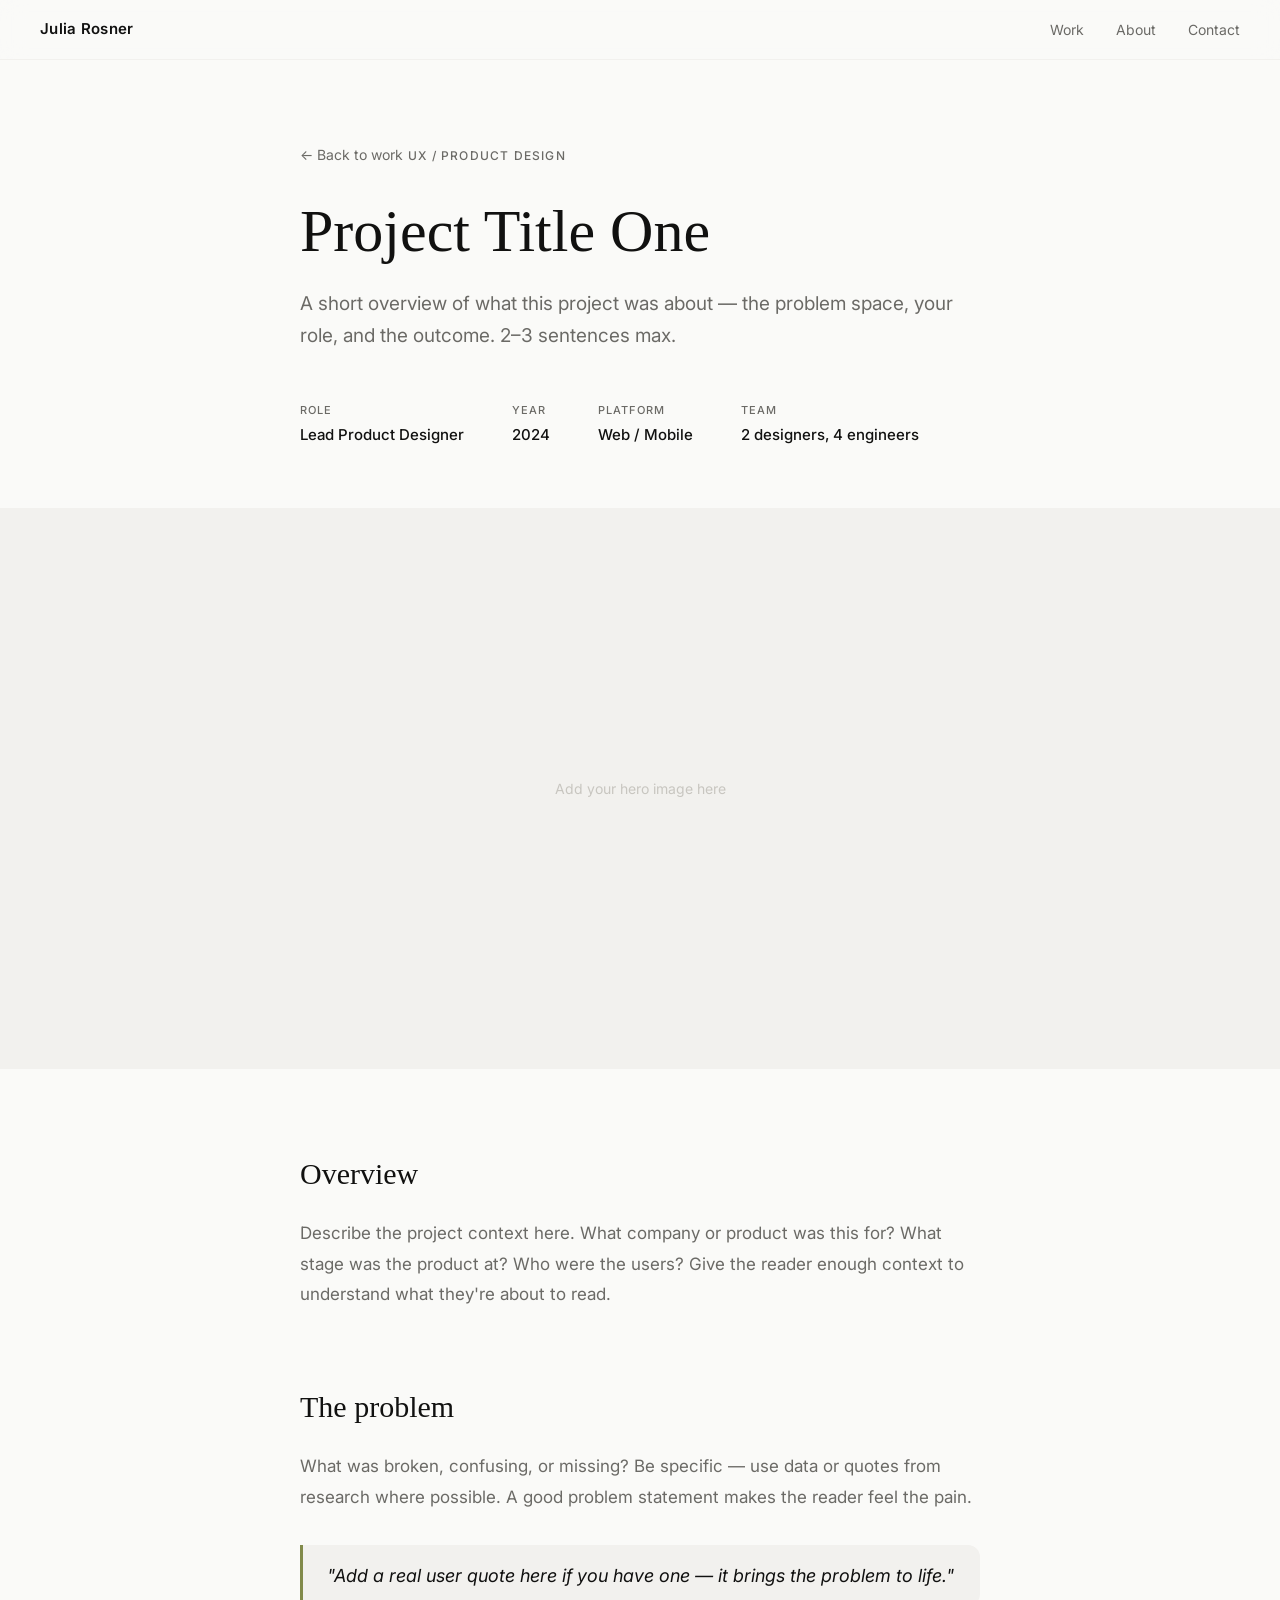
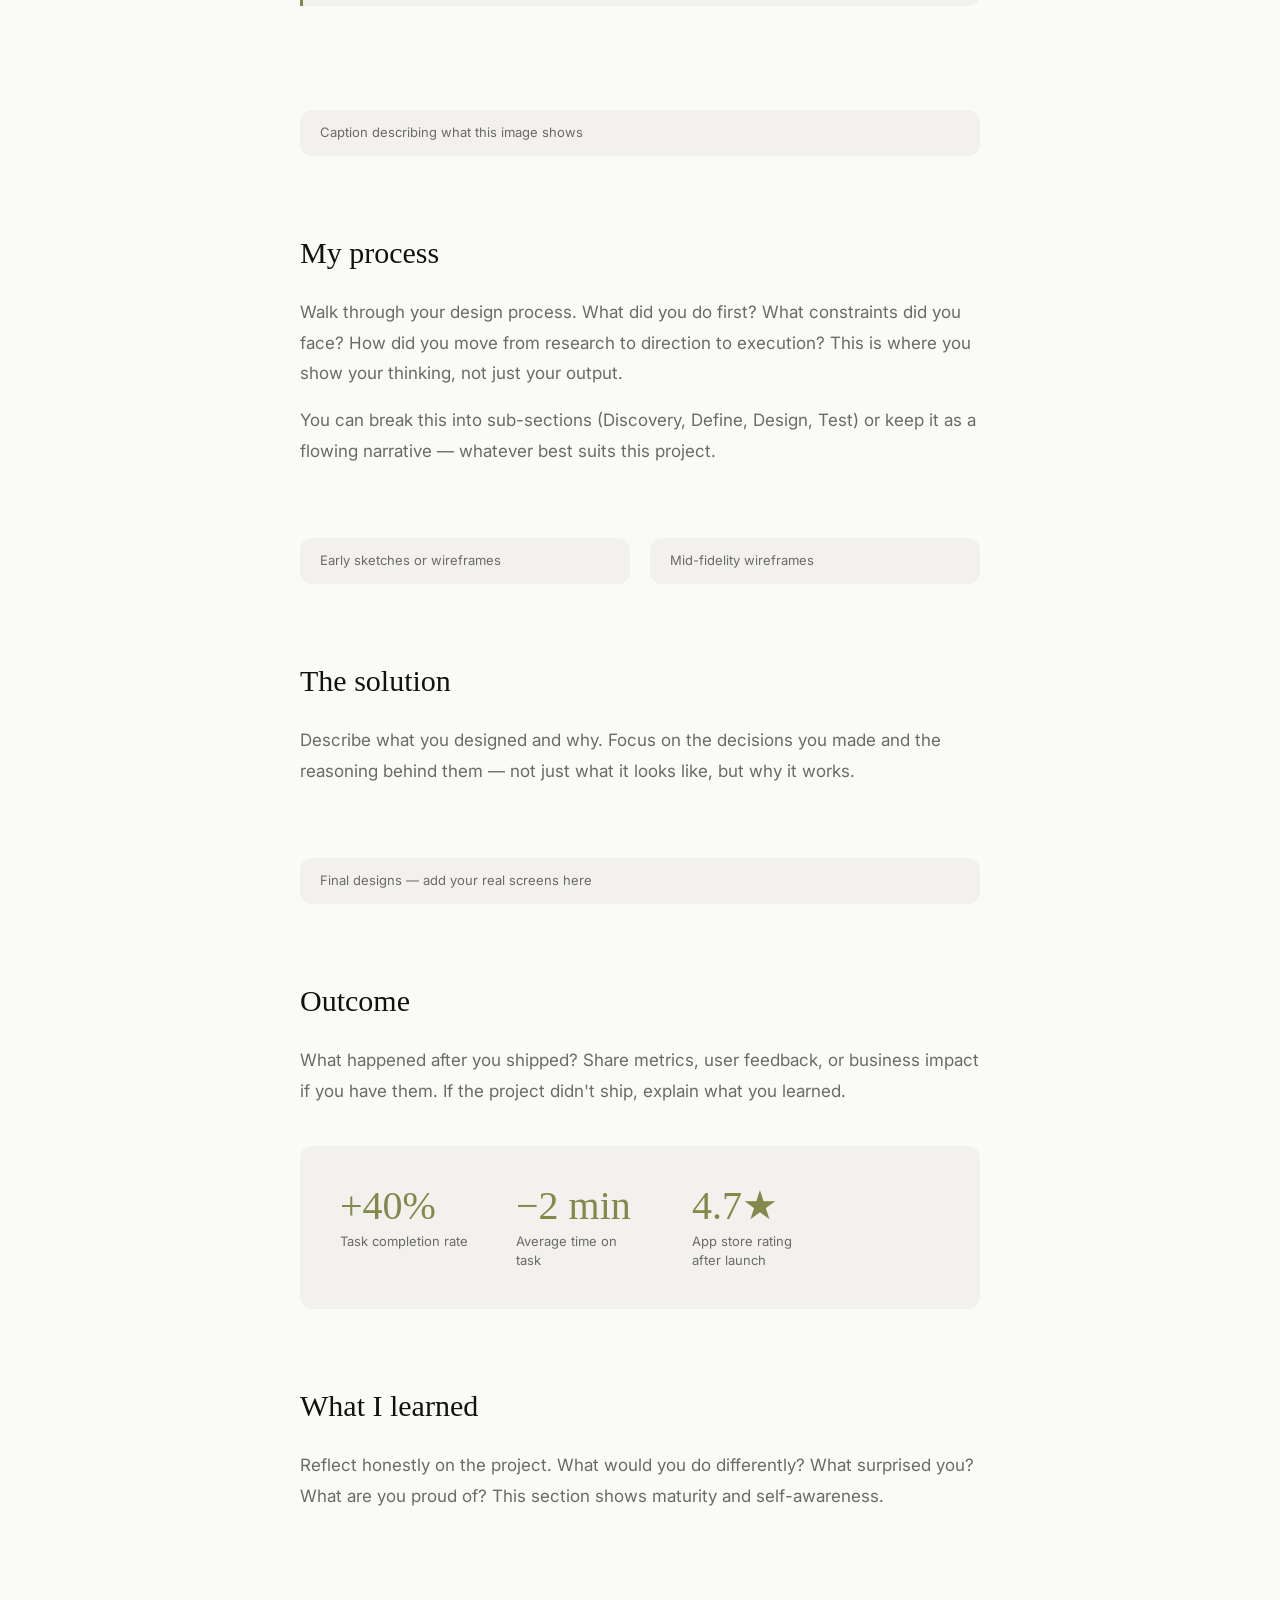
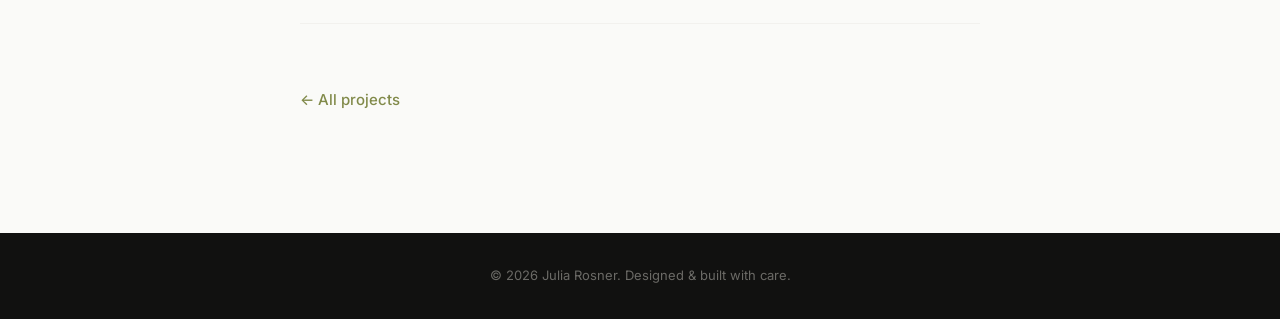
==== project1.html @ 935f2b2f "initial skeleton" ====
<!DOCTYPE html>
<html lang="en">
<head>
  <meta charset="UTF-8" />
  <meta name="viewport" content="width=device-width, initial-scale=1.0" />
  <title>Project Title One — Julia Rosner</title>
  <link rel="stylesheet" href="style.css" />
  <link rel="stylesheet" href="case-study.css" />
  <link rel="preconnect" href="https://fonts.googleapis.com" />
  <link rel="preconnect" href="https://fonts.gstatic.com" crossorigin />
  <link href="https://fonts.googleapis.com/css2?family=Cutive+Mono&family=Inter:wght@300;400;500;600&family=Playfair+Display:ital,wght@0,400;0,600;1,400&display=swap" rel="stylesheet" />
</head>
<body>

  <!-- NAV -->
  <nav>
    <a href="index.html" class="nav-name">Julia Rosner</a>
    <ul>
      <li><a href="index.html#work">Work</a></li>
      <li><a href="index.html#about">About</a></li>
      <li><a href="index.html#contact">Contact</a></li>
    </ul>
  </nav>

  <!-- CASE STUDY HEADER -->
  <header class="cs-header">
    <div class="cs-container">
      <a href="index.html" class="cs-back">← Back to work</a>
      <span class="tag">UX / Product Design</span>
      <h1>Project Title One</h1>
      <p class="cs-subtitle">A short overview of what this project was about — the problem space, your role, and the outcome. 2–3 sentences max.</p>
      <div class="cs-meta">
        <div class="cs-meta-item">
          <span class="cs-meta-label">Role</span>
          <span>Lead Product Designer</span>
        </div>
        <div class="cs-meta-item">
          <span class="cs-meta-label">Year</span>
          <span>2024</span>
        </div>
        <div class="cs-meta-item">
          <span class="cs-meta-label">Platform</span>
          <span>Web / Mobile</span>
        </div>
        <div class="cs-meta-item">
          <span class="cs-meta-label">Team</span>
          <span>2 designers, 4 engineers</span>
        </div>
      </div>
    </div>
  </header>

  <!-- HERO IMAGE -->
  <div class="cs-hero-image">
    <img src="images/project1.jpg" alt="Project 1 hero" onerror="this.style.display='none'" />
    <div class="cs-hero-placeholder"><span>Add your hero image here</span></div>
  </div>

  <!-- BODY -->
  <main class="cs-body">
    <div class="cs-container cs-content">

      <!-- OVERVIEW -->
      <section class="cs-section">
        <h2>Overview</h2>
        <p>Describe the project context here. What company or product was this for? What stage was the product at? Who were the users? Give the reader enough context to understand what they're about to read.</p>
      </section>

      <!-- PROBLEM -->
      <section class="cs-section">
        <h2>The problem</h2>
        <p>What was broken, confusing, or missing? Be specific — use data or quotes from research where possible. A good problem statement makes the reader feel the pain.</p>
        <blockquote class="cs-quote">
          "Add a real user quote here if you have one — it brings the problem to life."
        </blockquote>
      </section>

      <!-- FULL-WIDTH IMAGE BREAK -->
      <div class="cs-image-full">
        <img src="images/project1-research.jpg" alt="Research findings" onerror="this.style.display='none'" />
        <div class="cs-image-placeholder"><span>Research / discovery image</span></div>
        <p class="cs-caption">Caption describing what this image shows</p>
      </div>

      <!-- PROCESS -->
      <section class="cs-section">
        <h2>My process</h2>
        <p>Walk through your design process. What did you do first? What constraints did you face? How did you move from research to direction to execution? This is where you show your thinking, not just your output.</p>
        <p>You can break this into sub-sections (Discovery, Define, Design, Test) or keep it as a flowing narrative — whatever best suits this project.</p>
      </section>

      <!-- TWO-UP IMAGES -->
      <div class="cs-image-grid">
        <div class="cs-image-item">
          <img src="images/project1-sketch.jpg" alt="Early sketches" onerror="this.style.display='none'" />
          <div class="cs-image-placeholder"><span>Early explorations</span></div>
          <p class="cs-caption">Early sketches or wireframes</p>
        </div>
        <div class="cs-image-item">
          <img src="images/project1-wireframe.jpg" alt="Wireframes" onerror="this.style.display='none'" />
          <div class="cs-image-placeholder"><span>Mid-fidelity</span></div>
          <p class="cs-caption">Mid-fidelity wireframes</p>
        </div>
      </div>

      <!-- SOLUTION -->
      <section class="cs-section">
        <h2>The solution</h2>
        <p>Describe what you designed and why. Focus on the decisions you made and the reasoning behind them — not just what it looks like, but why it works.</p>
      </section>

      <!-- FINAL IMAGE -->
      <div class="cs-image-full">
        <img src="images/project1-final.jpg" alt="Final design" onerror="this.style.display='none'" />
        <div class="cs-image-placeholder"><span>Final design screens</span></div>
        <p class="cs-caption">Final designs — add your real screens here</p>
      </div>

      <!-- OUTCOME -->
      <section class="cs-section">
        <h2>Outcome</h2>
        <p>What happened after you shipped? Share metrics, user feedback, or business impact if you have them. If the project didn't ship, explain what you learned.</p>
        <div class="cs-stats">
          <div class="cs-stat">
            <span class="cs-stat-number">+40%</span>
            <span class="cs-stat-label">Task completion rate</span>
          </div>
          <div class="cs-stat">
            <span class="cs-stat-number">−2 min</span>
            <span class="cs-stat-label">Average time on task</span>
          </div>
          <div class="cs-stat">
            <span class="cs-stat-number">4.7★</span>
            <span class="cs-stat-label">App store rating after launch</span>
          </div>
        </div>
      </section>

      <!-- LEARNINGS -->
      <section class="cs-section">
        <h2>What I learned</h2>
        <p>Reflect honestly on the project. What would you do differently? What surprised you? What are you proud of? This section shows maturity and self-awareness.</p>
      </section>

      <!-- NAV BETWEEN PROJECTS -->
      <div class="cs-nav-projects">
        <a href="index.html#work" class="link-arrow">← All projects</a>
      </div>

    </div>
  </main>

  <!-- FOOTER -->
  <footer>
    <p>© 2026 Julia Rosner. Designed & built with care.</p>
  </footer>

  <script src="script.js"></script>

</body>
</html>
---- style.css ----
/* ===========================
   RESET & BASE
=========================== */

*, *::before, *::after {
  box-sizing: border-box;
  margin: 0;
  padding: 0;
}

:root {
  --black: #111110;
  --white: #FAFAF8;
  --grey-light: #F2F1EE;
  --grey-mid: #C8C6C0;
  --grey-text: #6B6A66;
  --green: #818A4A;
  --purple: #D8CAE2;
  --blue: #749FC8;
  --yellow: #E5D9A9;
  --orange: #E9D0C2;
  --font-sans: 'Inter', system-ui, sans-serif;
  --font-serif: 'Rowan', Georgia, serif;
  --max-width: 1100px;
  --radius: 12px;
}

html {
  scroll-behavior: smooth;
}

body {
  font-family: var(--font-sans);
  background: var(--white);
  color: var(--black);
  font-size: 17px;
  line-height: 1.65;
  -webkit-font-smoothing: antialiased;
}

img {
  max-width: 100%;
  display: block;
}

a {
  color: inherit;
  text-decoration: none;
}

/* ===========================
   NAVIGATION
=========================== */

nav {
  position: sticky;
  top: 0;
  z-index: 100;
  background: rgba(250, 250, 248, 0.85);
  backdrop-filter: blur(12px);
  -webkit-backdrop-filter: blur(12px);
  border-bottom: 1px solid var(--grey-light);
  display: flex;
  align-items: center;
  justify-content: space-between;
  padding: 0 40px;
  height: 60px;
}

.nav-name {
  font-weight: 600;
  font-size: 15px;
  letter-spacing: 0.02em;
}

nav ul {
  list-style: none;
  display: flex;
  gap: 32px;
}

nav ul a {
  font-size: 14px;
  color: var(--grey-text);
  transition: color 0.2s;
}

nav ul a:hover {
  color: var(--black);
}

/* ===========================
   HERO
=========================== */

.hero {
  min-height: calc(100vh - 60px);
  display: flex;
  align-items: center;
  padding: 80px 40px;
}

.hero-inner {
  max-width: var(--max-width);
  margin: 0 auto;
  width: 100%;
}

.hero-label {
  font-size: 13px;
  font-weight: 500;
  letter-spacing: 0.12em;
  text-transform: uppercase;
  color: var(--green);
  margin-bottom: 24px;
}

.hero h1 {
  font-family: var(--font-serif);
  font-size: clamp(44px, 6vw, 80px);
  font-weight: 400;
  line-height: 1.1;
  margin-bottom: 28px;
  max-width: 14ch;
}

.hero h1 em {
  font-style: italic;
  color: var(--green);
}

.hero-sub {
  font-size: 18px;
  color: var(--grey-text);
  max-width: 50ch;
  margin-bottom: 40px;
  line-height: 1.7;
}

/* ===========================
   BUTTONS
=========================== */

.btn {
  display: inline-block;
  background: var(--black);
  color: var(--white);
  padding: 14px 28px;
  border-radius: 100px;
  font-size: 15px;
  font-weight: 500;
  transition: background 0.2s, transform 0.15s;
}

.btn:hover {
  background: var(--green);
  transform: translateY(-1px);
}

.btn--outline {
  background: transparent;
  color: var(--black);
  border: 1.5px solid var(--black);
}

.btn--outline:hover {
  background: var(--black);
  color: var(--white);
}

.link-arrow {
  font-size: 15px;
  font-weight: 500;
  color: var(--green);
  transition: gap 0.2s;
  display: inline-flex;
  align-items: center;
  gap: 4px;
}

.link-arrow:hover {
  gap: 8px;
}

/* ===========================
   SECTIONS
=========================== */

.section {
  padding: 100px 40px;
}

.section--alt {
  background: var(--grey-light);
}

.container {
  max-width: var(--max-width);
  margin: 0 auto;
}

.section-title {
  font-family: var(--font-serif);
  font-size: clamp(28px, 3vw, 40px);
  font-weight: 400;
  margin-bottom: 64px;
}

/* ===========================
   PROJECTS — LARGE
=========================== */

.project {
  display: grid;
  grid-template-columns: 1fr 1fr;
  gap: 60px;
  align-items: center;
  margin-bottom: 100px;
}

.project--reverse {
  direction: rtl;
}

.project--reverse > * {
  direction: ltr;
}

.project-image {
  border-radius: var(--radius);
  overflow: hidden;
  background: var(--grey-light);
  aspect-ratio: 4/3;
  position: relative;
}

.project-image img {
  width: 100%;
  height: 100%;
  object-fit: cover;
  transition: transform 0.4s ease;
}

.project-image:hover img {
  transform: scale(1.03);
}

.project-placeholder {
  position: absolute;
  inset: 0;
  display: flex;
  align-items: center;
  justify-content: center;
  background: var(--grey-light);
  color: var(--grey-mid);
  font-size: 14px;
  text-align: center;
}

.project-info .tag {
  display: inline-block;
  font-size: 12px;
  font-weight: 500;
  letter-spacing: 0.1em;
  text-transform: uppercase;
  color: var(--grey-text);
  margin-bottom: 16px;
}

.project-info h3 {
  font-family: var(--font-serif);
  font-size: clamp(22px, 2.5vw, 32px);
  font-weight: 400;
  margin-bottom: 16px;
}

.project-info p {
  color: var(--grey-text);
  margin-bottom: 24px;
  line-height: 1.75;
}

/* ===========================
   PROJECT GRID (small cards)
=========================== */

.project-grid {
  display: grid;
  grid-template-columns: repeat(3, 1fr);
  gap: 28px;
}

.card {
  background: var(--white);
  border: 1px solid var(--grey-light);
  border-radius: var(--radius);
  overflow: hidden;
  transition: box-shadow 0.2s, transform 0.2s;
  padding-bottom: 28px;
}

.card:hover {
  transform: translateY(-4px);
  box-shadow: 0 12px 40px rgba(0,0,0,0.08);
}

.card-image {
  aspect-ratio: 16/9;
  background: var(--grey-light);
  overflow: hidden;
  position: relative;
  margin-bottom: 20px;
}

.card-image img {
  width: 100%;
  height: 100%;
  object-fit: cover;
  transition: transform 0.4s;
}

.card:hover .card-image img {
  transform: scale(1.05);
}

.card-placeholder {
  position: absolute;
  inset: 0;
  display: flex;
  align-items: center;
  justify-content: center;
  color: var(--grey-mid);
  font-size: 13px;
}

.card .tag,
.card h4,
.card p,
.card .link-arrow {
  padding: 0 20px;
}

.card .tag {
  display: block;
  font-size: 11px;
  font-weight: 500;
  letter-spacing: 0.1em;
  text-transform: uppercase;
  color: var(--grey-text);
  margin-bottom: 8px;
}

.card h4 {
  font-family: var(--font-serif);
  font-size: 20px;
  font-weight: 400;
  margin-bottom: 8px;
}

.card p {
  font-size: 14px;
  color: var(--grey-text);
  margin-bottom: 16px;
}

/* ===========================
   ABOUT
=========================== */

.about-grid {
  display: grid;
  grid-template-columns: 1fr 1.5fr;
  gap: 80px;
  align-items: start;
}

.about-image {
  border-radius: var(--radius);
  overflow: hidden;
  aspect-ratio: 3/4;
  background: var(--grey-mid);
  position: relative;
}

.about-image img {
  width: 100%;
  height: 100%;
  object-fit: cover;
}

.about-placeholder {
  position: absolute;
  inset: 0;
  display: flex;
  align-items: center;
  justify-content: center;
  color: var(--white);
  font-size: 14px;
}

.about-text h2 {
  font-family: var(--font-serif);
  font-size: clamp(28px, 3vw, 40px);
  font-weight: 400;
  margin-bottom: 24px;
}

.about-text p {
  color: var(--grey-text);
  margin-bottom: 18px;
  line-height: 1.8;
}

.about-text p strong {
  color: var(--black);
}

.skills {
  display: flex;
  flex-wrap: wrap;
  gap: 8px;
  margin: 28px 0 32px;
}

.skill-tag {
  font-size: 13px;
  font-weight: 500;
  background: var(--white);
  border: 1px solid var(--grey-mid);
  border-radius: 100px;
  padding: 6px 14px;
  color: var(--black);
}

/* ===========================
   CONTACT
=========================== */

.contact-inner {
  text-align: center;
  max-width: 600px;
}

.contact-inner h2 {
  font-family: var(--font-serif);
  font-size: clamp(36px, 4vw, 56px);
  font-weight: 400;
  margin-bottom: 16px;
}

.contact-inner p {
  color: var(--grey-text);
  margin-bottom: 40px;
  font-size: 18px;
}

.social-links {
  display: flex;
  gap: 32px;
  justify-content: center;
  margin-top: 32px;
}

.social-links a {
  font-size: 14px;
  font-weight: 500;
  color: var(--grey-text);
  transition: color 0.2s;
  border-bottom: 1px solid var(--grey-mid);
  padding-bottom: 2px;
}

.social-links a:hover {
  color: var(--black);
  border-color: var(--black);
}

/* ===========================
   FOOTER
=========================== */

footer {
  background: var(--black);
  color: var(--grey-text);
  text-align: center;
  padding: 32px 40px;
  font-size: 13px;
}

/* ===========================
   SCROLL ANIMATIONS
=========================== */

.fade-in {
  opacity: 0;
  transform: translateY(24px);
  transition: opacity 0.6s ease, transform 0.6s ease;
}

.fade-in.visible {
  opacity: 1;
  transform: translateY(0);
}

/* ===========================
   RESPONSIVE
=========================== */

@media (max-width: 900px) {
  .project {
    grid-template-columns: 1fr;
    gap: 32px;
    margin-bottom: 64px;
  }

  .project--reverse {
    direction: ltr;
  }

  .project-grid {
    grid-template-columns: 1fr 1fr;
  }

  .about-grid {
    grid-template-columns: 1fr;
    gap: 40px;
  }

  .about-image {
    aspect-ratio: 4/3;
    max-width: 400px;
  }
}

@media (max-width: 600px) {
  nav {
    padding: 0 20px;
  }

  nav ul {
    gap: 20px;
  }

  .hero,
  .section {
    padding: 60px 20px;
  }

  .project-grid {
    grid-template-columns: 1fr;
  }
}
---- case-study.css ----
/* ===========================
   CASE STUDY — LAYOUT
=========================== */

.cs-container {
  max-width: 760px;
  margin: 0 auto;
  padding: 0 40px;
}

.cs-header {
  padding: 80px 0 60px;
  border-bottom: 1px solid var(--grey-light);
}

.cs-back {
  display: inline-block;
  font-size: 14px;
  color: var(--grey-text);
  margin-bottom: 32px;
  transition: color 0.2s;
}

.cs-back:hover {
  color: var(--black);
}

.cs-header .tag {
  display: inline-block;
  font-size: 12px;
  font-weight: 500;
  letter-spacing: 0.1em;
  text-transform: uppercase;
  color: var(--grey-text);
  margin-bottom: 16px;
}

.cs-header h1 {
  font-family: var(--font-serif);
  font-size: clamp(36px, 5vw, 60px);
  font-weight: 400;
  line-height: 1.1;
  margin-bottom: 24px;
}

.cs-subtitle {
  font-size: 19px;
  color: var(--grey-text);
  line-height: 1.7;
  max-width: 55ch;
  margin-bottom: 48px;
}

.cs-meta {
  display: flex;
  gap: 48px;
  flex-wrap: wrap;
}

.cs-meta-item {
  display: flex;
  flex-direction: column;
  gap: 4px;
}

.cs-meta-label {
  font-size: 11px;
  font-weight: 500;
  letter-spacing: 0.1em;
  text-transform: uppercase;
  color: var(--grey-text);
}

.cs-meta-item span:last-child {
  font-size: 15px;
  font-weight: 500;
}

/* ===========================
   HERO IMAGE
=========================== */

.cs-hero-image {
  position: relative;
  background: var(--grey-light);
  aspect-ratio: 16/7;
  overflow: hidden;
}

.cs-hero-image img {
  width: 100%;
  height: 100%;
  object-fit: cover;
}

.cs-hero-placeholder {
  position: absolute;
  inset: 0;
  display: flex;
  align-items: center;
  justify-content: center;
  color: var(--grey-mid);
  font-size: 14px;
}

/* ===========================
   BODY CONTENT
=========================== */

.cs-body {
  padding: 80px 0 120px;
}

.cs-content {
  display: flex;
  flex-direction: column;
  gap: 0;
}

.cs-section {
  margin-bottom: 72px;
}

.cs-section h2 {
  font-family: var(--font-serif);
  font-size: clamp(22px, 2.5vw, 30px);
  font-weight: 400;
  margin-bottom: 20px;
}

.cs-section p {
  color: var(--grey-text);
  line-height: 1.8;
  margin-bottom: 16px;
  max-width: 65ch;
}

.cs-section p:last-child {
  margin-bottom: 0;
}

.cs-quote {
  border-left: 3px solid var(--green);
  padding: 16px 24px;
  margin: 32px 0;
  font-style: italic;
  font-size: 18px;
  color: var(--black);
  background: var(--grey-light);
  border-radius: 0 var(--radius) var(--radius) 0;
}

/* ===========================
   IMAGES
=========================== */

.cs-image-full {
  margin-bottom: 72px;
  border-radius: var(--radius);
  overflow: hidden;
  background: var(--grey-light);
  position: relative;
}

.cs-image-full img {
  width: 100%;
  display: block;
}

.cs-image-placeholder {
  position: absolute;
  inset: 0;
  display: flex;
  align-items: center;
  justify-content: center;
  color: var(--grey-mid);
  font-size: 14px;
  min-height: 320px;
}

.cs-caption {
  padding: 12px 20px;
  font-size: 13px;
  color: var(--grey-text);
  background: var(--grey-light);
}

.cs-image-grid {
  display: grid;
  grid-template-columns: 1fr 1fr;
  gap: 20px;
  margin-bottom: 72px;
}

.cs-image-item {
  border-radius: var(--radius);
  overflow: hidden;
  background: var(--grey-light);
  position: relative;
}

.cs-image-item img {
  width: 100%;
  display: block;
  aspect-ratio: 4/3;
  object-fit: cover;
}

.cs-image-item .cs-image-placeholder {
  min-height: 200px;
}

/* ===========================
   STATS
=========================== */

.cs-stats {
  display: flex;
  gap: 48px;
  flex-wrap: wrap;
  margin-top: 40px;
  padding: 40px;
  background: var(--grey-light);
  border-radius: var(--radius);
}

.cs-stat {
  display: flex;
  flex-direction: column;
  gap: 6px;
}

.cs-stat-number {
  font-family: var(--font-serif);
  font-size: 40px;
  font-weight: 400;
  color: var(--green);
  line-height: 1;
}

.cs-stat-label {
  font-size: 13px;
  color: var(--grey-text);
  max-width: 16ch;
  line-height: 1.4;
}

/* ===========================
   PROJECT NAV
=========================== */

.cs-nav-projects {
  display: flex;
  justify-content: space-between;
  align-items: center;
  padding-top: 64px;
  border-top: 1px solid var(--grey-light);
  margin-top: 40px;
}

/* ===========================
   RESPONSIVE
=========================== */

@media (max-width: 760px) {
  .cs-container {
    padding: 0 20px;
  }

  .cs-header {
    padding: 48px 0 40px;
  }

  .cs-meta {
    gap: 28px;
  }

  .cs-image-grid {
    grid-template-columns: 1fr;
  }

  .cs-stats {
    gap: 32px;
    padding: 28px;
  }
}
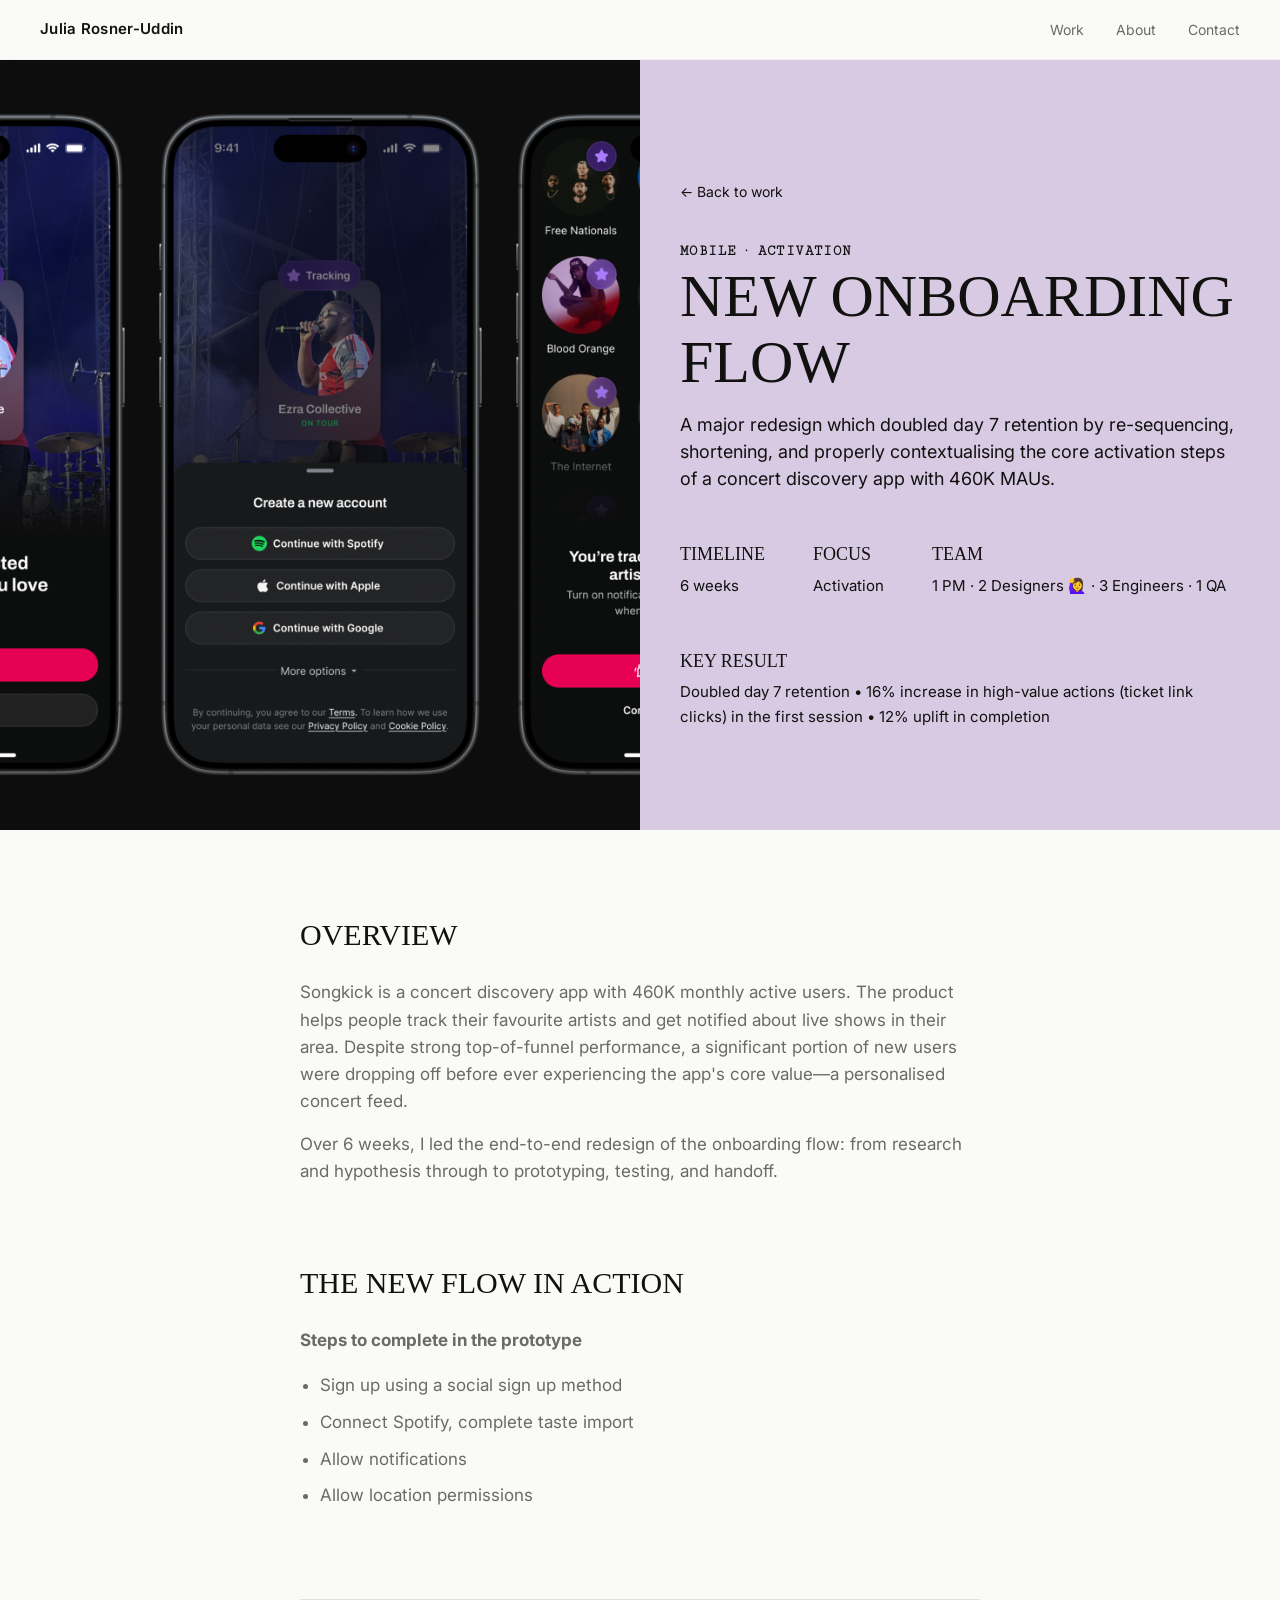
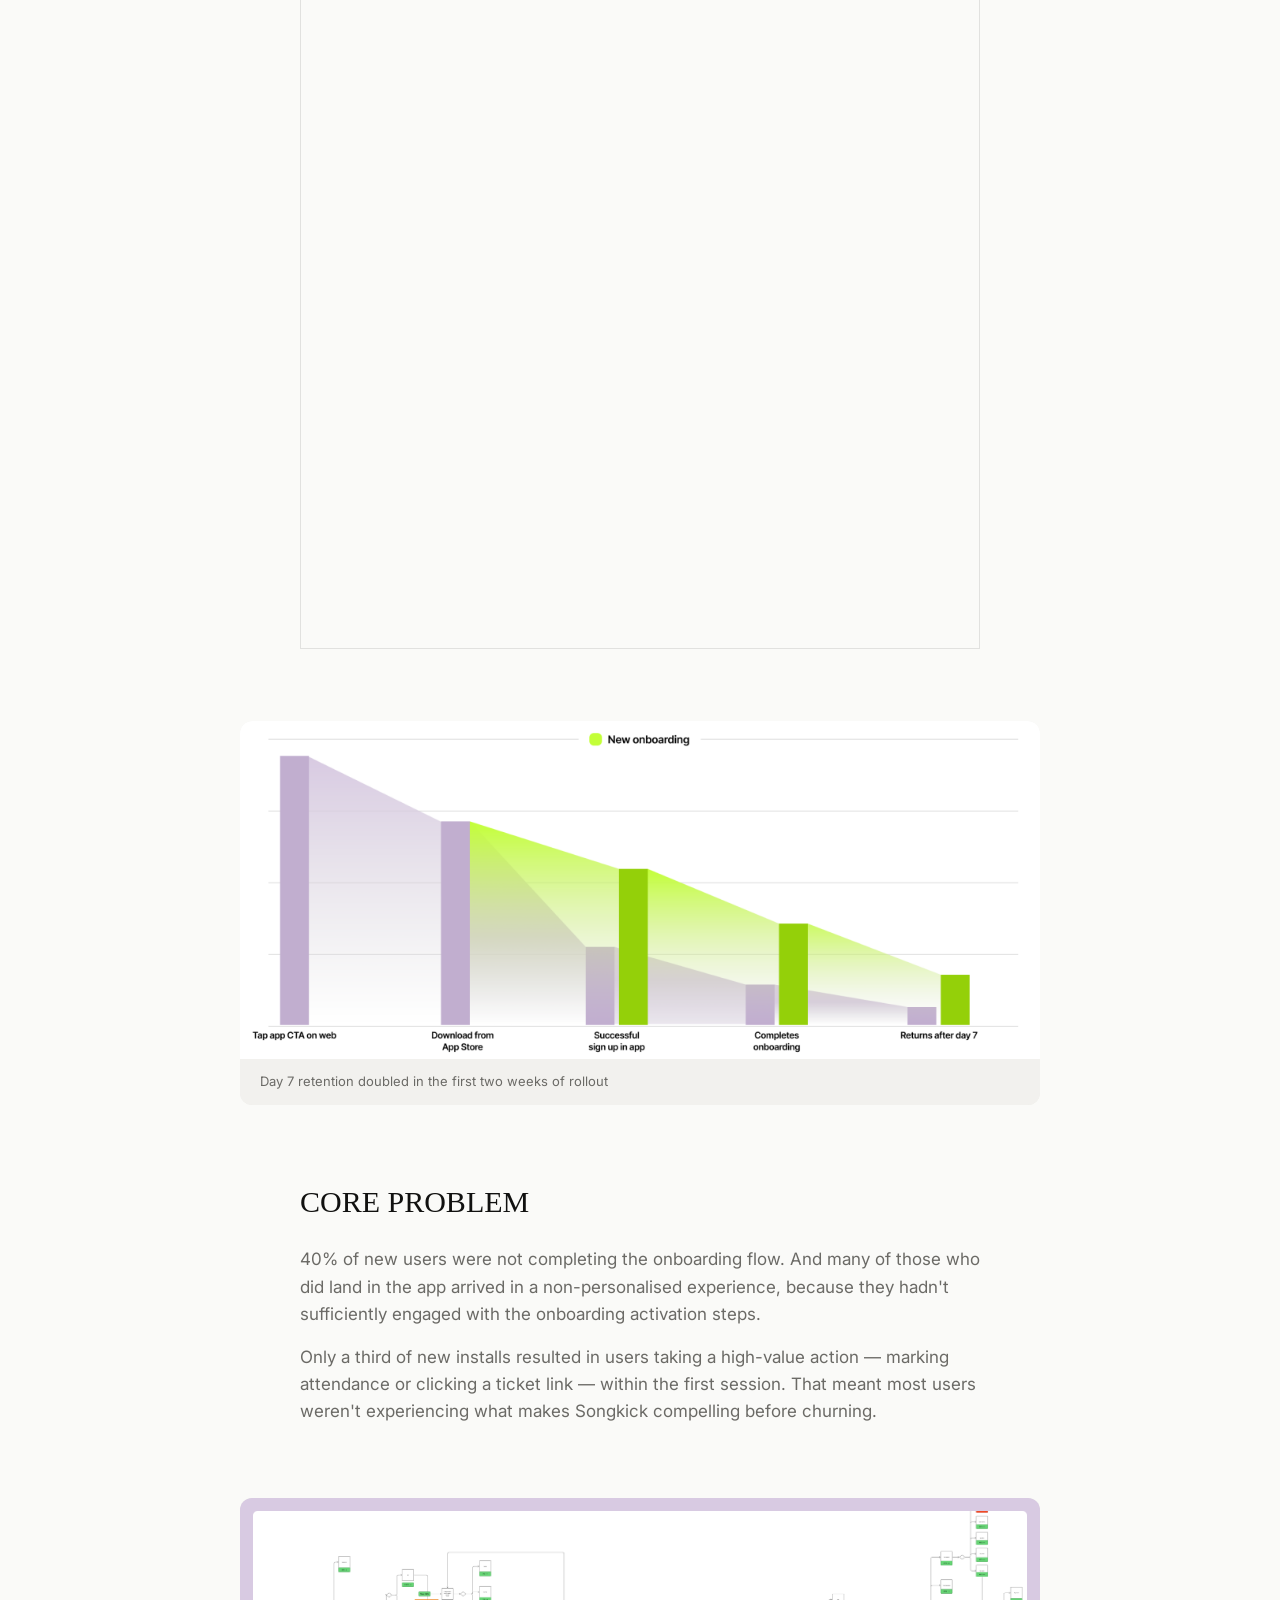
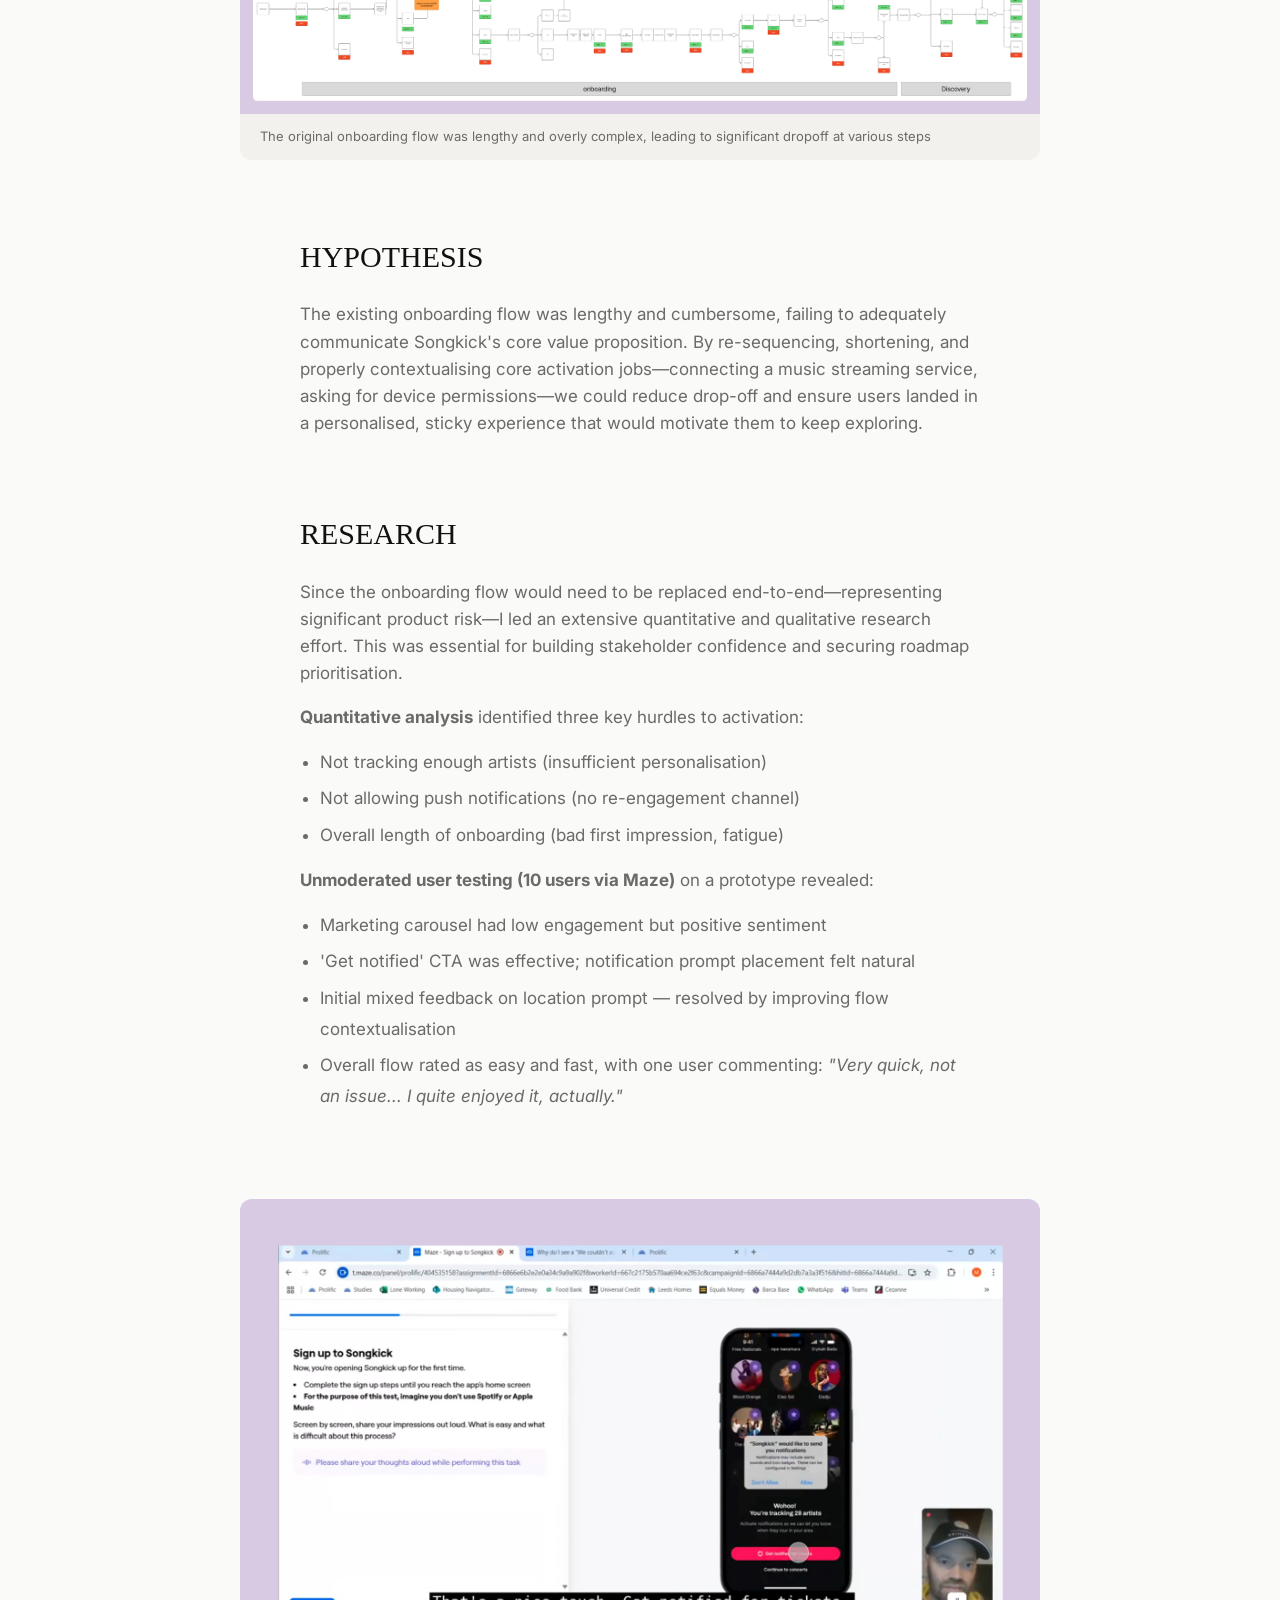
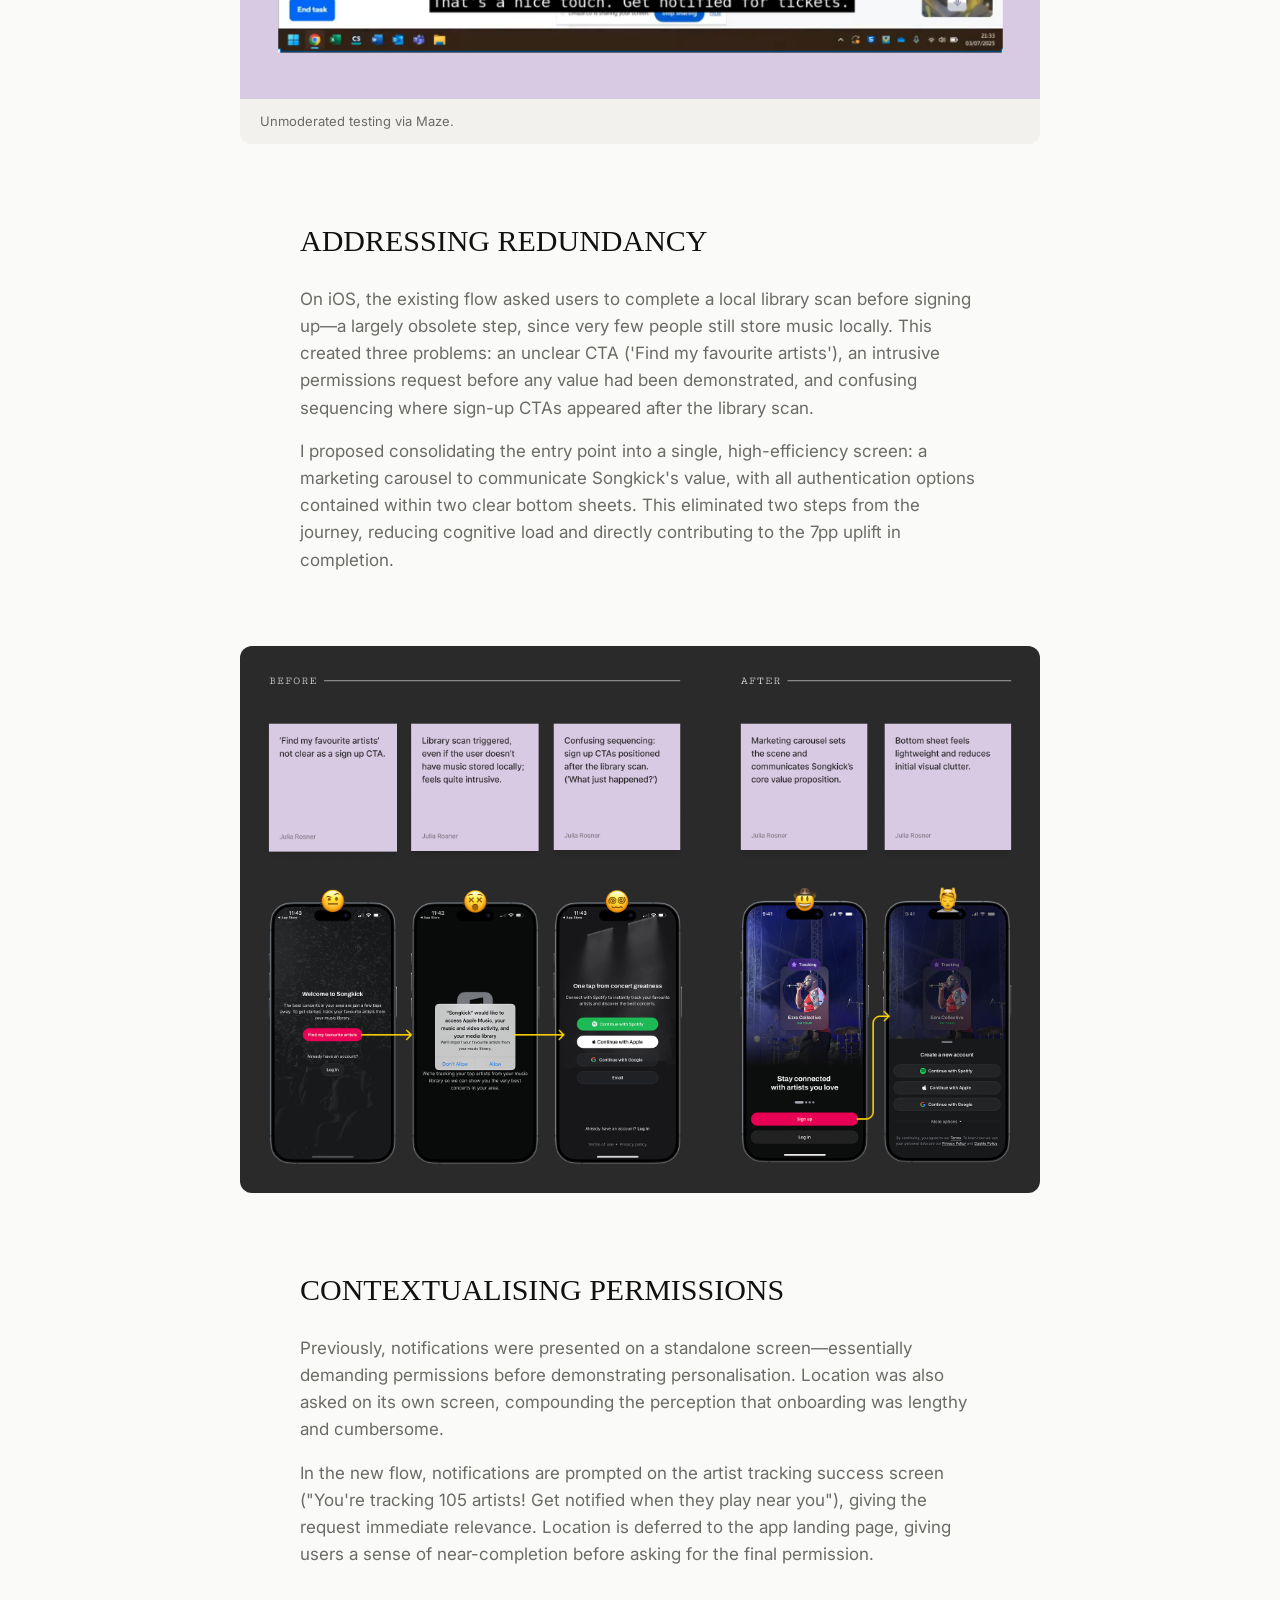
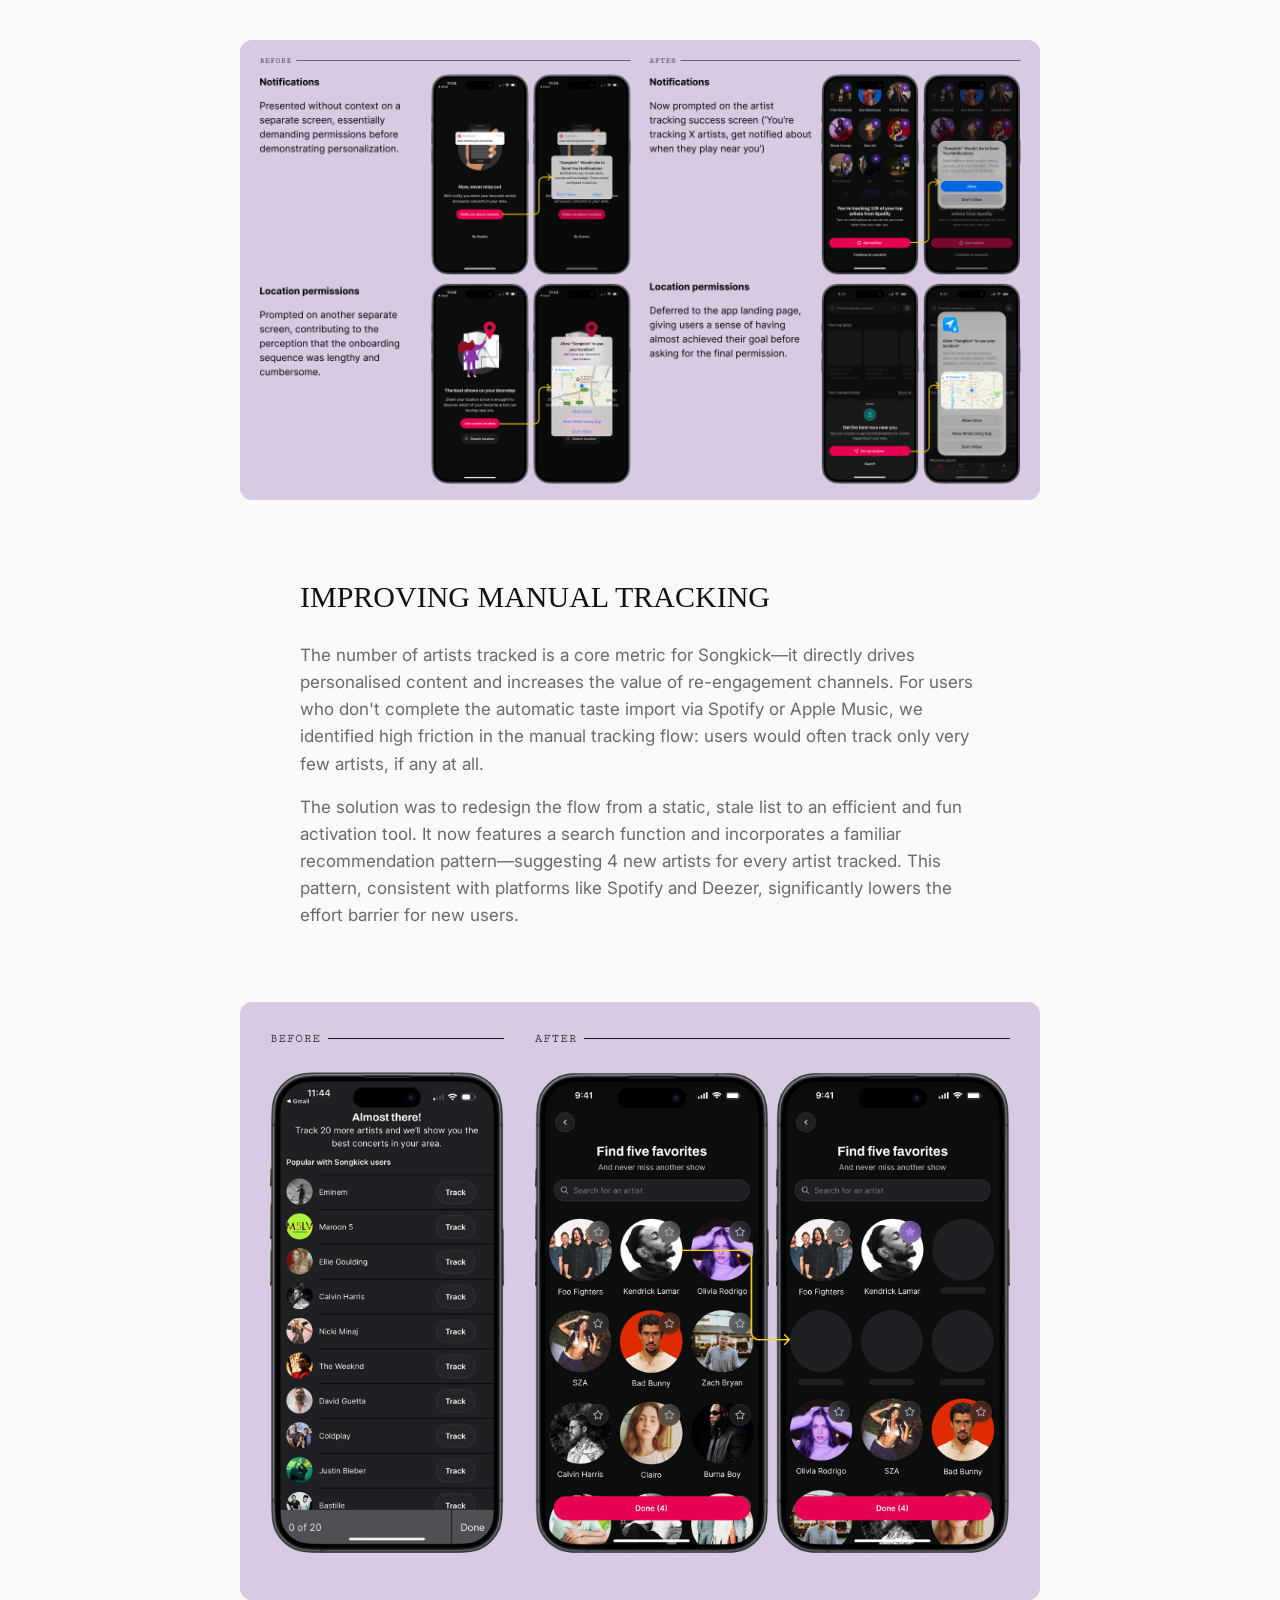
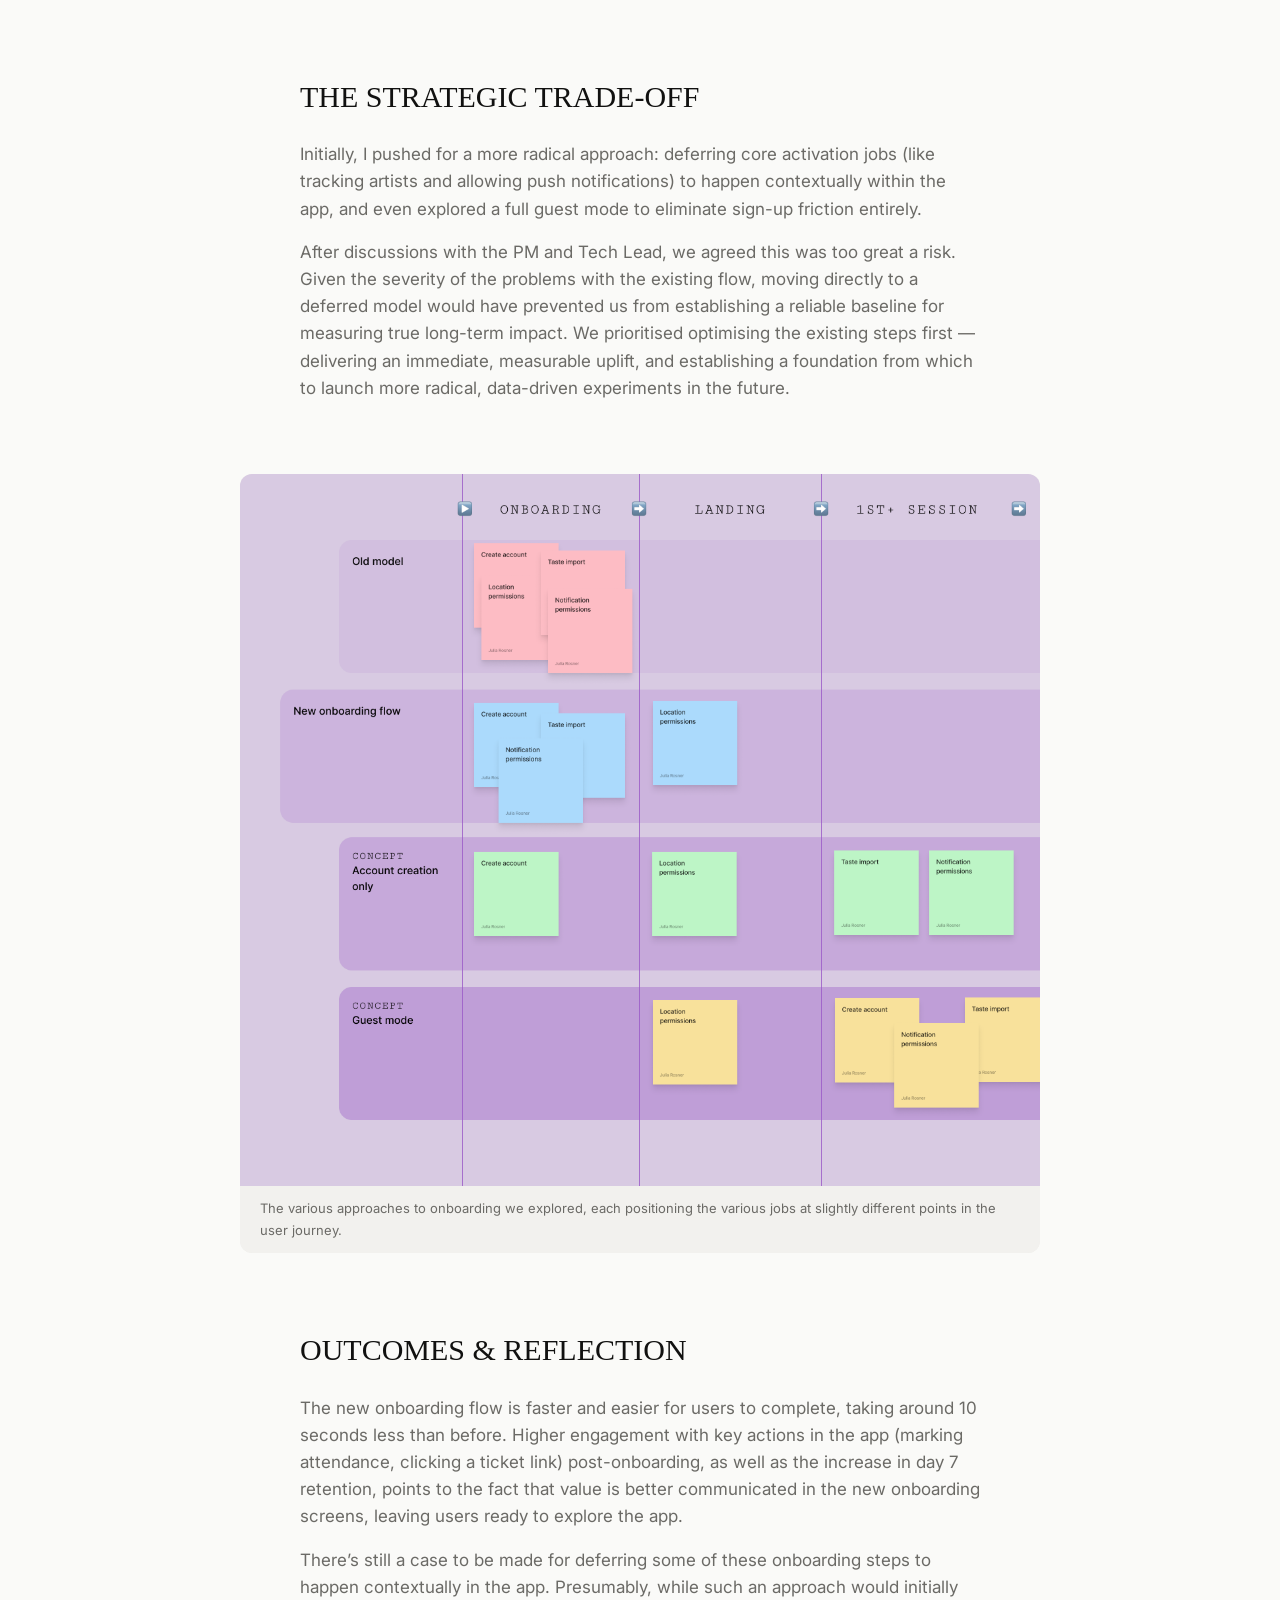
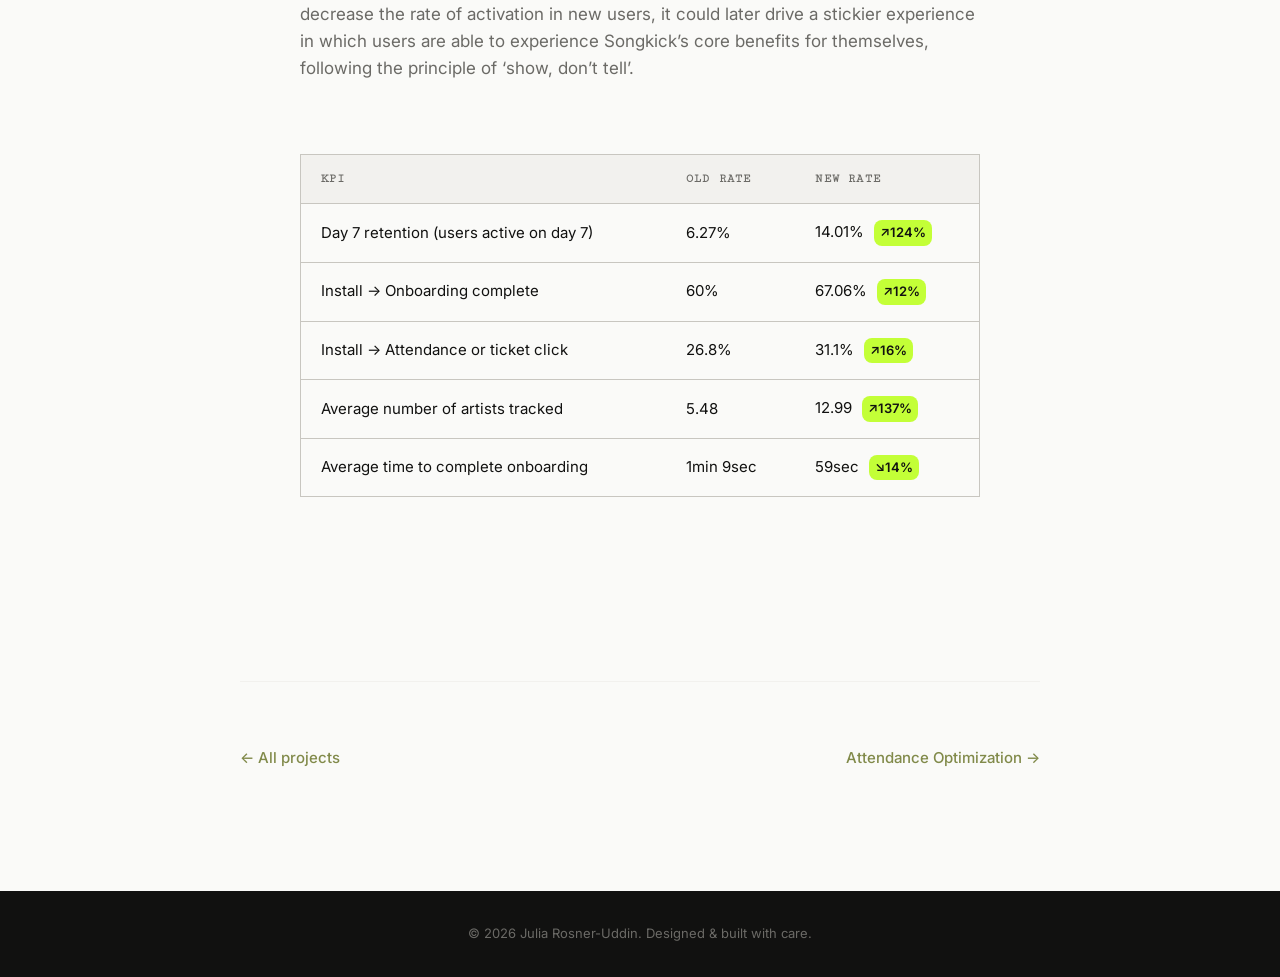
==== commit 5b8a436a: "work so far" ====
--- a/project1.html
+++ b/project1.html
@@ -3,7 +3,7 @@
 <head>
   <meta charset="UTF-8" />
   <meta name="viewport" content="width=device-width, initial-scale=1.0" />
-  <title>Project Title One — Julia Rosner</title>
+  <title>New Onboarding Flow — Julia Rosner-Uddin</title>
   <link rel="stylesheet" href="style.css" />
   <link rel="stylesheet" href="case-study.css" />
   <link rel="preconnect" href="https://fonts.googleapis.com" />
@@ -14,7 +14,7 @@
 
   <!-- NAV -->
   <nav>
-    <a href="index.html" class="nav-name">Julia Rosner</a>
+    <a href="index.html" class="nav-name">Julia Rosner-Uddin</a>
     <ul>
       <li><a href="index.html#work">Work</a></li>
       <li><a href="index.html#about">About</a></li>
@@ -22,38 +22,42 @@
     </ul>
   </nav>
 
-  <!-- CASE STUDY HEADER -->
-  <header class="cs-header">
-    <div class="cs-container">
-      <a href="index.html" class="cs-back">← Back to work</a>
-      <span class="tag">UX / Product Design</span>
-      <h1>Project Title One</h1>
-      <p class="cs-subtitle">A short overview of what this project was about — the problem space, your role, and the outcome. 2–3 sentences max.</p>
-      <div class="cs-meta">
-        <div class="cs-meta-item">
-          <span class="cs-meta-label">Role</span>
-          <span>Lead Product Designer</span>
+  <!-- HERO LAYOUT -->
+  <div class="cs-hero-layout">
+
+    <!-- HERO IMAGE -->
+    <div class="cs-hero-image">
+      <img src="images/onboarding_hero.png" alt="New Onboarding Flow hero" onerror="this.style.display='none'" />
+    </div>
+
+    <!-- CASE STUDY HEADER -->
+    <header class="cs-header cs-header--purple">
+      <div class="cs-container">
+        <a href="index.html" class="cs-back">← Back to work</a>
+        <span class="tag">Mobile · Activation</span>
+        <h1>New Onboarding Flow</h1>
+        <p class="cs-subtitle">A major redesign which doubled day 7 retention by re-sequencing, shortening, and properly contextualising the core activation steps of a concert discovery app with 460K MAUs.</p>
+        <div class="cs-meta">
+          <div class="cs-meta-item">
+            <span class="cs-meta-label">Timeline</span>
+            <span>6 weeks</span>
+          </div>
+          <div class="cs-meta-item">
+            <span class="cs-meta-label">Focus</span>
+            <span>Activation</span>
+          </div>
+          <div class="cs-meta-item">
+            <span class="cs-meta-label">Team</span>
+            <span>1 PM · 2 Designers 🙋‍♀️ · 3 Engineers · 1 QA</span>
+          </div>
+          <div class="cs-meta-item">
+            <span class="cs-meta-label">Key result</span>
+            <span>Doubled day 7 retention • 16% increase in high-value actions (ticket link clicks) in the first session • 12% uplift in completion</span>
+          </div>
         </div>
-        <div class="cs-meta-item">
-          <span class="cs-meta-label">Year</span>
-          <span>2024</span>
-        </div>
-        <div class="cs-meta-item">
-          <span class="cs-meta-label">Platform</span>
-          <span>Web / Mobile</span>
-        </div>
-        <div class="cs-meta-item">
-          <span class="cs-meta-label">Team</span>
-          <span>2 designers, 4 engineers</span>
-        </div>
-      </div>
-    </div>
-  </header>
-
-  <!-- HERO IMAGE -->
-  <div class="cs-hero-image">
-    <img src="images/project1.jpg" alt="Project 1 hero" onerror="this.style.display='none'" />
-    <div class="cs-hero-placeholder"><span>Add your hero image here</span></div>
+      </div>
+    </header>
+
   </div>
 
   <!-- BODY -->
@@ -63,88 +67,188 @@
       <!-- OVERVIEW -->
       <section class="cs-section">
         <h2>Overview</h2>
-        <p>Describe the project context here. What company or product was this for? What stage was the product at? Who were the users? Give the reader enough context to understand what they're about to read.</p>
-      </section>
+        <p>Songkick is a concert discovery app with 460K monthly active users. The product helps people track their favourite artists and get notified about live shows in their area. Despite strong top-of-funnel performance, a significant portion of new users were dropping off before ever experiencing the app's core value—a personalised concert feed.</p>
+        <p>Over 6 weeks, I led the end-to-end redesign of the onboarding flow: from research and hypothesis through to prototyping, testing, and handoff.</p>
+      </section>
+
+      <section class="cs-section">
+        <h2>The new flow in action</h2>
+        <p><strong>Steps to complete in the prototype</strong></p>
+        <ul class="cs-list">
+          <li>
+            Sign up using a social sign up method
+          </li>
+          <li>
+            Connect Spotify, complete taste import
+          </li>
+          <li>
+            Allow notifications
+          </li>
+          <li>
+            Allow location permissions
+          </li>
+        </ul>
+      </section>
+
+        </section>
+        <section class="cs-section iframe-section">
+        <iframe style="border: 1px solid rgba(0, 0, 0, 0.1);" width="100%" height="650" src="https://embed.figma.com/proto/xpp7c4aJyqGg13kTixynsl/Assets?node-id=213-24378&viewport=407%2C352%2C0.16&scaling=scale-down&content-scaling=fixed&starting-point-node-id=213%3A24378&page-id=150%3A22338&embed-host=share" allowfullscreen></iframe>
+      </section>
+
+
+            <div class="cs-image-full">
+        <img src="images/onboarding_graph.png" alt="Outcomes data" onerror="this.style.display='none'" />
+        <p class="cs-caption">Day 7 retention doubled in the first two weeks of rollout</p>
+      </div>
 
       <!-- PROBLEM -->
       <section class="cs-section">
-        <h2>The problem</h2>
-        <p>What was broken, confusing, or missing? Be specific — use data or quotes from research where possible. A good problem statement makes the reader feel the pain.</p>
-        <blockquote class="cs-quote">
-          "Add a real user quote here if you have one — it brings the problem to life."
-        </blockquote>
-      </section>
-
-      <!-- FULL-WIDTH IMAGE BREAK -->
-      <div class="cs-image-full">
-        <img src="images/project1-research.jpg" alt="Research findings" onerror="this.style.display='none'" />
-        <div class="cs-image-placeholder"><span>Research / discovery image</span></div>
-        <p class="cs-caption">Caption describing what this image shows</p>
-      </div>
-
-      <!-- PROCESS -->
-      <section class="cs-section">
-        <h2>My process</h2>
-        <p>Walk through your design process. What did you do first? What constraints did you face? How did you move from research to direction to execution? This is where you show your thinking, not just your output.</p>
-        <p>You can break this into sub-sections (Discovery, Define, Design, Test) or keep it as a flowing narrative — whatever best suits this project.</p>
-      </section>
-
-      <!-- TWO-UP IMAGES -->
-      <div class="cs-image-grid">
-        <div class="cs-image-item">
-          <img src="images/project1-sketch.jpg" alt="Early sketches" onerror="this.style.display='none'" />
-          <div class="cs-image-placeholder"><span>Early explorations</span></div>
-          <p class="cs-caption">Early sketches or wireframes</p>
-        </div>
-        <div class="cs-image-item">
-          <img src="images/project1-wireframe.jpg" alt="Wireframes" onerror="this.style.display='none'" />
-          <div class="cs-image-placeholder"><span>Mid-fidelity</span></div>
-          <p class="cs-caption">Mid-fidelity wireframes</p>
-        </div>
-      </div>
-
-      <!-- SOLUTION -->
-      <section class="cs-section">
-        <h2>The solution</h2>
-        <p>Describe what you designed and why. Focus on the decisions you made and the reasoning behind them — not just what it looks like, but why it works.</p>
-      </section>
-
-      <!-- FINAL IMAGE -->
-      <div class="cs-image-full">
-        <img src="images/project1-final.jpg" alt="Final design" onerror="this.style.display='none'" />
-        <div class="cs-image-placeholder"><span>Final design screens</span></div>
-        <p class="cs-caption">Final designs — add your real screens here</p>
-      </div>
-
-      <!-- OUTCOME -->
-      <section class="cs-section">
-        <h2>Outcome</h2>
-        <p>What happened after you shipped? Share metrics, user feedback, or business impact if you have them. If the project didn't ship, explain what you learned.</p>
-        <div class="cs-stats">
-          <div class="cs-stat">
-            <span class="cs-stat-number">+40%</span>
-            <span class="cs-stat-label">Task completion rate</span>
-          </div>
-          <div class="cs-stat">
-            <span class="cs-stat-number">−2 min</span>
-            <span class="cs-stat-label">Average time on task</span>
-          </div>
-          <div class="cs-stat">
-            <span class="cs-stat-number">4.7★</span>
-            <span class="cs-stat-label">App store rating after launch</span>
-          </div>
-        </div>
-      </section>
-
-      <!-- LEARNINGS -->
-      <section class="cs-section">
-        <h2>What I learned</h2>
-        <p>Reflect honestly on the project. What would you do differently? What surprised you? What are you proud of? This section shows maturity and self-awareness.</p>
-      </section>
-
-      <!-- NAV BETWEEN PROJECTS -->
+        <h2>Core problem</h2>
+        <p>40% of new users were not completing the onboarding flow. And many of those who did land in the app arrived in a non-personalised experience, because they hadn't sufficiently engaged with the onboarding activation steps.</p>
+        <p>Only a third of new installs resulted in users taking a high-value action — marking attendance or clicking a ticket link — within the first session. That meant most users weren't experiencing what makes Songkick compelling before churning.</p>
+      </section>
+
+      <!-- FULL-WIDTH IMAGE -->
+      <div class="cs-image-full">
+        <img src="images/onboarding_core-problem.png" alt="Songkick onboarding overview" onerror="this.style.display='none'" />
+        <p class="cs-caption">The original onboarding flow was lengthy and overly complex, leading to significant dropoff at various steps</p>
+      </div>
+
+      <!-- HYPOTHESIS -->
+      <section class="cs-section">
+        <h2>Hypothesis</h2>
+        <p>The existing onboarding flow was lengthy and cumbersome, failing to adequately communicate Songkick's core value proposition. By re-sequencing, shortening, and properly contextualising core activation jobs—connecting a music streaming service, asking for device permissions—we could reduce drop-off and ensure users landed in a personalised, sticky experience that would motivate them to keep exploring.</p>
+      </section>
+
+      <!-- RESEARCH -->
+      <section class="cs-section">
+        <h2>Research</h2>
+        <p>Since the onboarding flow would need to be replaced end-to-end—representing significant product risk—I led an extensive quantitative and qualitative research effort. This was essential for building stakeholder confidence and securing roadmap prioritisation.</p>
+        <p><strong>Quantitative analysis</strong> identified three key hurdles to activation:</p>
+        <ul class="cs-list">
+          <li>Not tracking enough artists (insufficient personalisation)</li>
+          <li>Not allowing push notifications (no re-engagement channel)</li>
+          <li>Overall length of onboarding (bad first impression, fatigue)</li>
+        </ul>
+        <p><strong>Unmoderated user testing (10 users via Maze)</strong> on a prototype revealed:</p>
+        <ul class="cs-list">
+          <li>Marketing carousel had low engagement but positive sentiment</li>
+          <li>'Get notified' CTA was effective; notification prompt placement felt natural</li>
+          <li>Initial mixed feedback on location prompt — resolved by improving flow contextualisation</li>
+          <li>Overall flow rated as easy and fast, with one user commenting: <i>"Very quick, not an issue... I quite enjoyed it, actually."</i></li>
+        </ul>
+      </section>
+
+      <div class="cs-image-full">
+        <img src="images/onboarding_research.png" alt="Hypothesis framing" onerror="this.style.display='none'" />
+        <p class="cs-caption">Unmoderated testing via Maze. </p>
+      </div>
+
+      <!-- ADDRESSING REDUNDANCY -->
+      <section class="cs-section">
+        <h2>Addressing redundancy</h2>
+        <p>On iOS, the existing flow asked users to complete a local library scan before signing up—a largely obsolete step, since very few people still store music locally. This created three problems: an unclear CTA ('Find my favourite artists'), an intrusive permissions request before any value had been demonstrated, and confusing sequencing where sign-up CTAs appeared after the library scan.</p>
+        <p>I proposed consolidating the entry point into a single, high-efficiency screen: a marketing carousel to communicate Songkick's value, with all authentication options contained within two clear bottom sheets. This eliminated two steps from the journey, reducing cognitive load and directly contributing to the 7pp uplift in completion.</p>
+      </section>
+
+      <div class="cs-image-full">
+        <img src="images/onboarding_redundancy.png" alt="Entry point consolidation" onerror="this.style.display='none'" />
+      </div>
+
+      <!-- CONTEXTUALISING PERMISSIONS -->
+      <section class="cs-section">
+        <h2>Contextualising permissions</h2>
+        <p>Previously, notifications were presented on a standalone screen—essentially demanding permissions before demonstrating personalisation. Location was also asked on its own screen, compounding the perception that onboarding was lengthy and cumbersome.</p>
+        <p>In the new flow, notifications are prompted on the artist tracking success screen ("You're tracking 105 artists! Get notified when they play near you"), giving the request immediate relevance. Location is deferred to the app landing page, giving users a sense of near-completion before asking for the final permission.</p>
+      </section>
+
+      <!-- FULL-WIDTH IMAGE -->
+      <div class="cs-image-full">
+        <img src="images/onboarding_permissions.png" alt="Permission contextualisation" onerror="this.style.display='none'" />
+      </div>
+
+      <!-- IMPROVING MANUAL TRACKING -->
+      <section class="cs-section">
+        <h2>Improving manual tracking</h2>
+        <p>The number of artists tracked is a core metric for Songkick—it directly drives personalised content and increases the value of re-engagement channels. For users who don't complete the automatic taste import via Spotify or Apple Music, we identified high friction in the manual tracking flow: users would often track only very few artists, if any at all.</p>
+        <p>The solution was to redesign the flow from a static, stale list to an efficient and fun activation tool. It now features a search function and incorporates a familiar recommendation pattern—suggesting 4 new artists for every artist tracked. This pattern, consistent with platforms like Spotify and Deezer, significantly lowers the effort barrier for new users.</p>
+      </section>
+
+      <div class="cs-image-full">
+        <img src="images/onboarding_manual-tracking.png" alt="Permission contextualisation" onerror="this.style.display='none'" />
+      </div>
+
+      <!-- THE STRATEGIC TRADE-OFF -->
+      <section class="cs-section">
+        <h2>The strategic trade-off</h2>
+        <p>Initially, I pushed for a more radical approach: deferring core activation jobs (like tracking artists and allowing push notifications) to happen contextually within the app, and even explored a full guest mode to eliminate sign-up friction entirely.</p>
+        <p>After discussions with the PM and Tech Lead, we agreed this was too great a risk. Given the severity of the problems with the existing flow, moving directly to a deferred model would have prevented us from establishing a reliable baseline for measuring true long-term impact. We prioritised optimising the existing steps first — delivering an immediate, measurable uplift, and establishing a foundation from which to launch more radical, data-driven experiments in the future.</p>
+      </section>
+
+      <div class="cs-image-full">
+        <img src="images/onboarding_strategic-tradeoff.png" alt="Strategy decision" onerror="this.style.display='none'" />
+        <p class="cs-caption">The various approaches to onboarding we explored, each positioning the various jobs at slightly different points in the user journey.</p>
+      </div>
+
+      <!-- OUTCOMES -->
+      <section class="cs-section">
+        <h2>Outcomes & reflection</h2>
+        <p>The new onboarding flow is faster and easier for users to complete, taking around 10 seconds less than before. Higher engagement with key actions in the app (marking attendance, clicking a ticket link) post-onboarding, as well as the increase in day 7 retention, points to the fact that value is better communicated in the new onboarding screens, leaving users ready to explore the app.
+        </p>
+        <p>
+          There’s still a case to be made for deferring some of these onboarding steps to happen contextually in the app. Presumably, while such an approach would initially decrease the rate of activation in new users, it could later drive a stickier experience in which users are able to experience Songkick’s core benefits for themselves, following the principle of ‘show, don’t tell’. 
+          </p>
+      </section>
+
+      <section class="cs-section">
+
+      <!-- KPI TABLE -->
+      <div class="cs-table-wrap">
+        <table class="cs-table">
+          <thead>
+            <tr>
+              <th>KPI</th>
+              <th>Old rate</th>
+              <th>New rate</th>
+            </tr>
+          </thead>
+          <tbody>
+            <tr>
+              <td>Day 7 retention (users active on day 7)</td>
+              <td>6.27%</td>
+              <td>14.01% <span class="cs-badge cs-badge--up">↗124%</span></td>
+            </tr>
+            <tr>
+              <td>Install → Onboarding complete</td>
+              <td>60%</td>
+              <td>67.06% <span class="cs-badge cs-badge--up">↗12%</span></td>
+            </tr>
+            <tr>
+              <td>Install → Attendance or ticket click</td>
+              <td>26.8%</td>
+              <td>31.1% <span class="cs-badge cs-badge--up">↗16%</span></td>
+            </tr>
+            <tr>
+              <td>Average number of artists tracked</td>
+              <td>5.48</td>
+              <td>12.99 <span class="cs-badge cs-badge--up">↗137%</span></td>
+            </tr>
+            <tr>
+              <td>Average time to complete onboarding</td>
+              <td>1min 9sec</td>
+              <td>59sec <span class="cs-badge cs-badge--down">↘14%</span></td>
+            </tr>
+          </tbody>
+        </table>
+      </div>
+
+      </section>
+
+
+      <!-- PROJECT NAV -->
       <div class="cs-nav-projects">
         <a href="index.html#work" class="link-arrow">← All projects</a>
+        <a href="project2.html" class="link-arrow">Attendance Optimization →</a>
       </div>
 
     </div>
@@ -152,7 +256,7 @@
 
   <!-- FOOTER -->
   <footer>
-    <p>© 2026 Julia Rosner. Designed & built with care.</p>
+    <p>© 2026 Julia Rosner-Uddin. Designed & built with care.</p>
   </footer>
 
   <script src="script.js"></script>
--- a/style.css
+++ b/style.css
@@ -21,6 +21,7 @@
   --orange: #E9D0C2;
   --font-sans: 'Inter', system-ui, sans-serif;
   --font-serif: 'Rowan', Georgia, serif;
+  --font-accent: 'Cutive Mono', monospace;
   --max-width: 1100px;
   --radius: 12px;
 }
@@ -46,6 +47,19 @@
 a {
   color: inherit;
   text-decoration: none;
+}
+
+/* ===========================
+   TYPOGRAPHY
+=========================== */
+
+/* Shared tag label style — overridden per context below */
+.tag {
+  font-family: var(--font-accent);
+  font-weight: 500;
+  letter-spacing: 0.1em;
+  text-transform: uppercase;
+  color: var(--grey-text);
 }
 
 /* ===========================
@@ -98,6 +112,8 @@
   display: flex;
   align-items: center;
   padding: 80px 40px;
+  background: var(--green);
+  color: var(--white);
 }
 
 .hero-inner {
@@ -111,7 +127,6 @@
   font-weight: 500;
   letter-spacing: 0.12em;
   text-transform: uppercase;
-  color: var(--green);
   margin-bottom: 24px;
 }
 
@@ -121,20 +136,44 @@
   font-weight: 400;
   line-height: 1.1;
   margin-bottom: 28px;
-  max-width: 14ch;
 }
 
 .hero h1 em {
-  font-style: italic;
-  color: var(--green);
+  font-family: var(--font-sans);
+  font-style: normal;
 }
 
 .hero-sub {
   font-size: 18px;
-  color: var(--grey-text);
   max-width: 50ch;
+  margin-bottom: 28px;
+  line-height: 1.7;
+}
+
+.hero-companies {
+  display: flex;
+  flex-wrap: wrap;
+  gap: 10px;
   margin-bottom: 40px;
-  line-height: 1.7;
+}
+
+.company-tag {
+  display: inline-flex;
+  align-items: center;
+  gap: 4px;
+  background: rgba(255, 255, 255, 0.20);
+  border-radius: 10px;
+  padding: 6px 14px 6px 8px;
+  font-size: 13px;
+  font-weight: 500;
+  color: var(--white);
+}
+
+.company-tag img {
+  width: 20px;
+  height: 20px;
+  object-fit: contain;
+  border-radius: 4px;
 }
 
 /* ===========================
@@ -213,24 +252,12 @@
 .project {
   display: grid;
   grid-template-columns: 1fr 1fr;
-  gap: 60px;
   align-items: center;
-  margin-bottom: 100px;
-}
-
-.project--reverse {
-  direction: rtl;
-}
-
-.project--reverse > * {
-  direction: ltr;
+  margin-bottom: 40px;
 }
 
 .project-image {
-  border-radius: var(--radius);
   overflow: hidden;
-  background: var(--grey-light);
-  aspect-ratio: 4/3;
   position: relative;
 }
 
@@ -245,39 +272,22 @@
   transform: scale(1.03);
 }
 
-.project-placeholder {
-  position: absolute;
-  inset: 0;
-  display: flex;
-  align-items: center;
-  justify-content: center;
-  background: var(--grey-light);
-  color: var(--grey-mid);
-  font-size: 14px;
-  text-align: center;
-}
-
 .project-info .tag {
   display: inline-block;
   font-size: 12px;
-  font-weight: 500;
-  letter-spacing: 0.1em;
-  text-transform: uppercase;
-  color: var(--grey-text);
   margin-bottom: 16px;
 }
 
 .project-info h3 {
   font-family: var(--font-serif);
+  text-transform: uppercase;
   font-size: clamp(22px, 2.5vw, 32px);
   font-weight: 400;
   margin-bottom: 16px;
 }
 
 .project-info p {
-  color: var(--grey-text);
-  margin-bottom: 24px;
-  line-height: 1.75;
+  margin-bottom: 8px;
 }
 
 /* ===========================
@@ -291,12 +301,11 @@
 }
 
 .card {
-  background: var(--white);
+  position: relative;
   border: 1px solid var(--grey-light);
   border-radius: var(--radius);
   overflow: hidden;
-  transition: box-shadow 0.2s, transform 0.2s;
-  padding-bottom: 28px;
+  transition: box-shadow 0.2s, transform 0.4s;
 }
 
 .card:hover {
@@ -304,12 +313,16 @@
   box-shadow: 0 12px 40px rgba(0,0,0,0.08);
 }
 
-.card-image {
-  aspect-ratio: 16/9;
-  background: var(--grey-light);
-  overflow: hidden;
-  position: relative;
-  margin-bottom: 20px;
+.project-info {
+  padding: 20px;
+  font-size: 14px;
+}
+
+/* Stretch the link to cover the entire card */
+.card .link-arrow::after {
+  content: '';
+  position: absolute;
+  inset: 0;
 }
 
 .card-image img {
@@ -323,44 +336,18 @@
   transform: scale(1.05);
 }
 
-.card-placeholder {
-  position: absolute;
-  inset: 0;
-  display: flex;
-  align-items: center;
-  justify-content: center;
-  color: var(--grey-mid);
-  font-size: 13px;
-}
-
-.card .tag,
-.card h4,
-.card p,
-.card .link-arrow {
-  padding: 0 20px;
-}
-
 .card .tag {
   display: block;
   font-size: 11px;
-  font-weight: 500;
-  letter-spacing: 0.1em;
-  text-transform: uppercase;
-  color: var(--grey-text);
   margin-bottom: 8px;
 }
 
 .card h4 {
   font-family: var(--font-serif);
+  text-transform: uppercase;
   font-size: 20px;
-  font-weight: 400;
-  margin-bottom: 8px;
-}
-
-.card p {
-  font-size: 14px;
-  color: var(--grey-text);
-  margin-bottom: 16px;
+  font-weight: 500;
+  margin-bottom: 4px;
 }
 
 /* ===========================
@@ -488,21 +475,6 @@
 }
 
 /* ===========================
-   SCROLL ANIMATIONS
-=========================== */
-
-.fade-in {
-  opacity: 0;
-  transform: translateY(24px);
-  transition: opacity 0.6s ease, transform 0.6s ease;
-}
-
-.fade-in.visible {
-  opacity: 1;
-  transform: translateY(0);
-}
-
-/* ===========================
    RESPONSIVE
 =========================== */
 
@@ -513,10 +485,6 @@
     margin-bottom: 64px;
   }
 
-  .project--reverse {
-    direction: ltr;
-  }
-
   .project-grid {
     grid-template-columns: 1fr 1fr;
   }
--- a/case-study.css
+++ b/case-study.css
@@ -1,38 +1,47 @@
 /* ===========================
-   CASE STUDY — LAYOUT
+   LAYOUT
 =========================== */
 
 .cs-container {
-  max-width: 760px;
+  max-width: 1000px;
   margin: 0 auto;
-  padding: 0 40px;
+  padding: 0 100px;
 }
 
 .cs-header {
   padding: 80px 0 60px;
   border-bottom: 1px solid var(--grey-light);
-}
-
-.cs-back {
-  display: inline-block;
+  color: var(--black);
+}
+
+.cs-body {
+  padding: 80px 0 120px;
+}
+
+.cs-content {
+  display: flex;
+  flex-direction: column;
+}
+
+.cs-section {
+  margin-bottom: 72px;
+  padding: 0 60px;
+}
+
+.iframe-section {
+  display: flex;
+  justify-content: center;
+  align-items: center;  
+}
+
+/* ===========================
+   TYPOGRAPHY
+=========================== */
+
+.cs-header .tag {
   font-size: 14px;
-  color: var(--grey-text);
-  margin-bottom: 32px;
-  transition: color 0.2s;
-}
-
-.cs-back:hover {
-  color: var(--black);
-}
-
-.cs-header .tag {
-  display: inline-block;
-  font-size: 12px;
-  font-weight: 500;
-  letter-spacing: 0.1em;
-  text-transform: uppercase;
-  color: var(--grey-text);
-  margin-bottom: 16px;
+  font-weight: 600;
+  color: var(--black);
 }
 
 .cs-header h1 {
@@ -40,103 +49,50 @@
   font-size: clamp(36px, 5vw, 60px);
   font-weight: 400;
   line-height: 1.1;
-  margin-bottom: 24px;
+  margin-bottom: 16px;
+  text-transform: uppercase;
 }
 
 .cs-subtitle {
-  font-size: 19px;
-  color: var(--grey-text);
-  line-height: 1.7;
+  font-size: 18px;
+  line-height: 1.5;
   max-width: 55ch;
   margin-bottom: 48px;
 }
 
-.cs-meta {
-  display: flex;
-  gap: 48px;
-  flex-wrap: wrap;
-}
-
-.cs-meta-item {
-  display: flex;
-  flex-direction: column;
-  gap: 4px;
-}
-
 .cs-meta-label {
-  font-size: 11px;
+  font-size: 18px;
   font-weight: 500;
-  letter-spacing: 0.1em;
   text-transform: uppercase;
-  color: var(--grey-text);
-}
-
-.cs-meta-item span:last-child {
-  font-size: 15px;
-  font-weight: 500;
-}
-
-/* ===========================
-   HERO IMAGE
-=========================== */
-
-.cs-hero-image {
-  position: relative;
-  background: var(--grey-light);
-  aspect-ratio: 16/7;
-  overflow: hidden;
-}
-
-.cs-hero-image img {
-  width: 100%;
-  height: 100%;
-  object-fit: cover;
-}
-
-.cs-hero-placeholder {
-  position: absolute;
-  inset: 0;
-  display: flex;
-  align-items: center;
-  justify-content: center;
-  color: var(--grey-mid);
-  font-size: 14px;
-}
-
-/* ===========================
-   BODY CONTENT
-=========================== */
-
-.cs-body {
-  padding: 80px 0 120px;
-}
-
-.cs-content {
-  display: flex;
-  flex-direction: column;
-  gap: 0;
-}
-
-.cs-section {
-  margin-bottom: 72px;
-}
-
+  font-family: var(--font-serif);
+}
 .cs-section h2 {
   font-family: var(--font-serif);
+  text-transform: uppercase;
   font-size: clamp(22px, 2.5vw, 30px);
-  font-weight: 400;
+  font-weight: 500;
   margin-bottom: 20px;
 }
 
 .cs-section p {
   color: var(--grey-text);
-  line-height: 1.8;
+  line-height: 1.6;
   margin-bottom: 16px;
   max-width: 65ch;
 }
 
 .cs-section p:last-child {
   margin-bottom: 0;
+}
+
+.cs-list {
+  color: var(--grey-text);
+  line-height: 1.8;
+  margin: 12px 0 16px 20px;
+  display: flex;
+  flex-direction: column;
+  gap: 6px;
+  max-width: 65ch;
 }
 
 .cs-quote {
@@ -150,86 +106,6 @@
   border-radius: 0 var(--radius) var(--radius) 0;
 }
 
-/* ===========================
-   IMAGES
-=========================== */
-
-.cs-image-full {
-  margin-bottom: 72px;
-  border-radius: var(--radius);
-  overflow: hidden;
-  background: var(--grey-light);
-  position: relative;
-}
-
-.cs-image-full img {
-  width: 100%;
-  display: block;
-}
-
-.cs-image-placeholder {
-  position: absolute;
-  inset: 0;
-  display: flex;
-  align-items: center;
-  justify-content: center;
-  color: var(--grey-mid);
-  font-size: 14px;
-  min-height: 320px;
-}
-
-.cs-caption {
-  padding: 12px 20px;
-  font-size: 13px;
-  color: var(--grey-text);
-  background: var(--grey-light);
-}
-
-.cs-image-grid {
-  display: grid;
-  grid-template-columns: 1fr 1fr;
-  gap: 20px;
-  margin-bottom: 72px;
-}
-
-.cs-image-item {
-  border-radius: var(--radius);
-  overflow: hidden;
-  background: var(--grey-light);
-  position: relative;
-}
-
-.cs-image-item img {
-  width: 100%;
-  display: block;
-  aspect-ratio: 4/3;
-  object-fit: cover;
-}
-
-.cs-image-item .cs-image-placeholder {
-  min-height: 200px;
-}
-
-/* ===========================
-   STATS
-=========================== */
-
-.cs-stats {
-  display: flex;
-  gap: 48px;
-  flex-wrap: wrap;
-  margin-top: 40px;
-  padding: 40px;
-  background: var(--grey-light);
-  border-radius: var(--radius);
-}
-
-.cs-stat {
-  display: flex;
-  flex-direction: column;
-  gap: 6px;
-}
-
 .cs-stat-number {
   font-family: var(--font-serif);
   font-size: 40px;
@@ -245,6 +121,262 @@
   line-height: 1.4;
 }
 
+.cs-three-col-item h3 {
+  font-family: var(--font-serif);
+  font-size: 22px;
+  font-weight: 400;
+  margin-bottom: 14px;
+}
+
+.cs-three-col-item p {
+  font-size: 15px;
+  color: var(--grey-text);
+  line-height: 1.75;
+}
+
+.cs-ba-label {
+  font-family: var(--font-accent);
+  font-size: 11px;
+  letter-spacing: 0.15em;
+  color: var(--grey-text);
+  display: block;
+  margin-bottom: 20px;
+}
+
+.cs-caption {
+  padding: 12px 20px;
+  font-size: 13px;
+  color: var(--grey-text);
+  background: var(--grey-light);
+}
+
+/* ===========================
+   HEADER META
+=========================== */
+
+.cs-back {
+  display: block;
+  font-size: 14px;
+  margin-bottom: 32px;
+  transition: color 0.2s;
+}
+
+.cs-back:hover {
+  color: var(--black);
+}
+
+.cs-meta {
+  display: flex;
+  gap: 48px;
+  flex-wrap: wrap;
+}
+
+.cs-meta-item {
+  display: flex;
+  flex-direction: column;
+  gap: 4px;
+}
+
+.cs-meta-item span:last-child {
+  font-size: 15px;
+  font-weight: 400;
+}
+
+/* ===========================
+   PROJECT COLOR THEMES
+=========================== */
+
+.cs-header--purple { background: var(--purple); }
+.cs-header--yellow { background: var(--yellow); }
+.cs-header--orange { background: var(--orange); }
+.cs-header--blue   { background: var(--blue); }
+
+/* ===========================
+   HERO LAYOUT
+=========================== */
+
+.cs-hero-layout {
+  display: grid;
+  grid-template-columns: 1fr 1fr;
+}
+
+.cs-hero-layout .cs-header {
+  order: 1;
+  border-bottom: none;
+}
+
+.cs-hero-layout .cs-hero-image {
+  order: 0;
+  aspect-ratio: auto;
+}
+
+/* ===========================
+   HERO IMAGE
+=========================== */
+
+.cs-hero-image {
+  position: relative;
+  background: var(--grey-light);
+  aspect-ratio: 16/7;
+  overflow: hidden;
+}
+
+.cs-hero-image img {
+  width: 100%;
+  height: 100%;
+  object-fit: cover;
+}
+
+.cs-hero-placeholder {
+  position: absolute;
+  inset: 0;
+  display: flex;
+  align-items: center;
+  justify-content: center;
+  color: var(--grey-mid);
+  font-size: 14px;
+}
+
+header .cs-container {
+  padding: 40px;
+}
+
+/* ===========================
+   IMAGES
+=========================== */
+
+.cs-image-full {
+  margin-bottom: 72px;
+  border-radius: var(--radius);
+  overflow: hidden;
+  background: var(--grey-light);
+  position: relative;
+}
+
+.cs-image-full img {
+  width: 120%;
+  display: block;
+}
+
+.cs-image-placeholder {
+  position: absolute;
+  inset: 0;
+  display: flex;
+  align-items: center;
+  justify-content: center;
+  color: var(--grey-mid);
+  font-size: 14px;
+  min-height: 320px;
+}
+
+.cs-image-grid {
+  display: grid;
+  grid-template-columns: 1fr 1fr;
+  gap: 20px;
+  margin-bottom: 72px;
+}
+
+.cs-image-item {
+  border-radius: var(--radius);
+  overflow: hidden;
+  background: var(--grey-light);
+  position: relative;
+}
+
+.cs-image-item img {
+  width: 100%;
+  display: block;
+  aspect-ratio: 4/3;
+  object-fit: cover;
+}
+
+.cs-image-item .cs-image-placeholder {
+  min-height: 200px;
+}
+
+/* ===========================
+   KPI TABLE
+=========================== */
+
+.cs-table-wrap {
+  margin-bottom: 72px;
+  border: 1px solid var(--grey-mid);
+  overflow: hidden;
+}
+
+.cs-table {
+  width: 100%;
+  border-collapse: collapse;
+  font-size: 15px;
+}
+
+.cs-table thead th {
+  text-align: left;
+  padding: 14px 20px;
+  font-size: 12px;
+  font-family: var(--font-accent);
+  letter-spacing: 0.1em;
+  text-transform: uppercase;
+  color: var(--grey-text);
+  background: var(--grey-light);
+  border-bottom: 1px solid var(--grey-mid);
+}
+
+.cs-table tbody td {
+  padding: 16px 20px;
+  border-bottom: 1px solid var(--grey-mid);
+  color: var(--black);
+  vertical-align: middle;
+}
+
+.cs-table tbody tr:last-child td {
+  border-bottom: none;
+}
+
+.cs-table tbody td:first-child {
+  color: var(--black);
+}
+
+.cs-badge {
+  display: inline-block;
+  font-size: 13px;
+  font-weight: 600;
+  padding: 2px 6px;
+  border-radius: 8px;
+  margin-left: 6px;
+  vertical-align: middle;
+}
+
+.cs-badge--up {
+  background: #C3FF37;
+  color: var(--black);
+}
+
+.cs-badge--down {
+  background: #C3FF37;
+  color: var(--black);
+}
+
+/* ===========================
+   STATS
+=========================== */
+
+.cs-stats {
+  display: flex;
+  gap: 48px;
+  flex-wrap: wrap;
+  margin-top: 40px;
+  padding: 40px;
+  background: var(--grey-light);
+  border-radius: var(--radius);
+}
+
+.cs-stat {
+  display: flex;
+  flex-direction: column;
+  gap: 6px;
+}
+
 /* ===========================
    PROJECT NAV
 =========================== */
@@ -259,10 +391,100 @@
 }
 
 /* ===========================
+   BEFORE / AFTER COMPARISON
+=========================== */
+
+.cs-before-after {
+  display: grid;
+  grid-template-columns: 1fr 1fr;
+  margin-bottom: 72px;
+  border: 1px solid var(--grey-mid);
+  border-radius: var(--radius);
+  overflow: hidden;
+}
+
+.cs-before { background: var(--grey-light); padding: 28px; }
+.cs-after  { background: var(--white); padding: 28px; border-left: 1px solid var(--grey-mid); }
+
+.cs-ba-item {
+  font-size: 14px;
+  color: var(--grey-text);
+  line-height: 1.6;
+  padding: 12px 0;
+  border-bottom: 1px solid var(--grey-mid);
+}
+
+.cs-ba-item:last-child { border-bottom: none; }
+
+.cs-ba-item strong {
+  display: block;
+  color: var(--black);
+  font-size: 13px;
+  margin-bottom: 4px;
+}
+
+/* ===========================
+   THREE COLUMN LAYOUT
+=========================== */
+
+.cs-three-col {
+  display: grid;
+  grid-template-columns: repeat(3, 1fr);
+  gap: 1px;
+  background: var(--grey-mid);
+  border: 1px solid var(--grey-mid);
+  border-radius: var(--radius);
+  overflow: hidden;
+  margin-bottom: 72px;
+}
+
+.cs-three-col-item {
+  background: var(--white);
+  padding: 32px 28px;
+}
+
+/* ===========================
+   CALLOUT
+=========================== */
+
+.cs-callout {
+  background: var(--grey-light);
+  border-left: 3px solid var(--green);
+  border-radius: 0 var(--radius) var(--radius) 0;
+  padding: 24px 28px;
+  margin: 32px 0;
+}
+
+.cs-callout p {
+  color: var(--black);
+  font-size: 16px;
+  line-height: 1.7;
+  margin-bottom: 0;
+}
+
+/* ===========================
    RESPONSIVE
 =========================== */
 
 @media (max-width: 760px) {
+  .cs-hero-layout {
+    grid-template-columns: 1fr;
+  }
+
+  .cs-hero-layout .cs-header {
+    order: 0;
+    border-bottom: 1px solid var(--grey-light);
+  }
+
+  .cs-hero-layout .cs-hero-image {
+    order: 1;
+    aspect-ratio: 16/7;
+  }
+
+  .cs-section {
+    padding: 0;
+  }
+
   .cs-container {
     padding: 0 20px;
   }
@@ -283,4 +505,17 @@
     gap: 32px;
     padding: 28px;
   }
-}
+
+  .cs-before-after {
+    grid-template-columns: 1fr;
+  }
+
+  .cs-after {
+    border-left: none;
+    border-top: 1px solid var(--grey-mid);
+  }
+
+  .cs-three-col {
+    grid-template-columns: 1fr;
+  }
+}
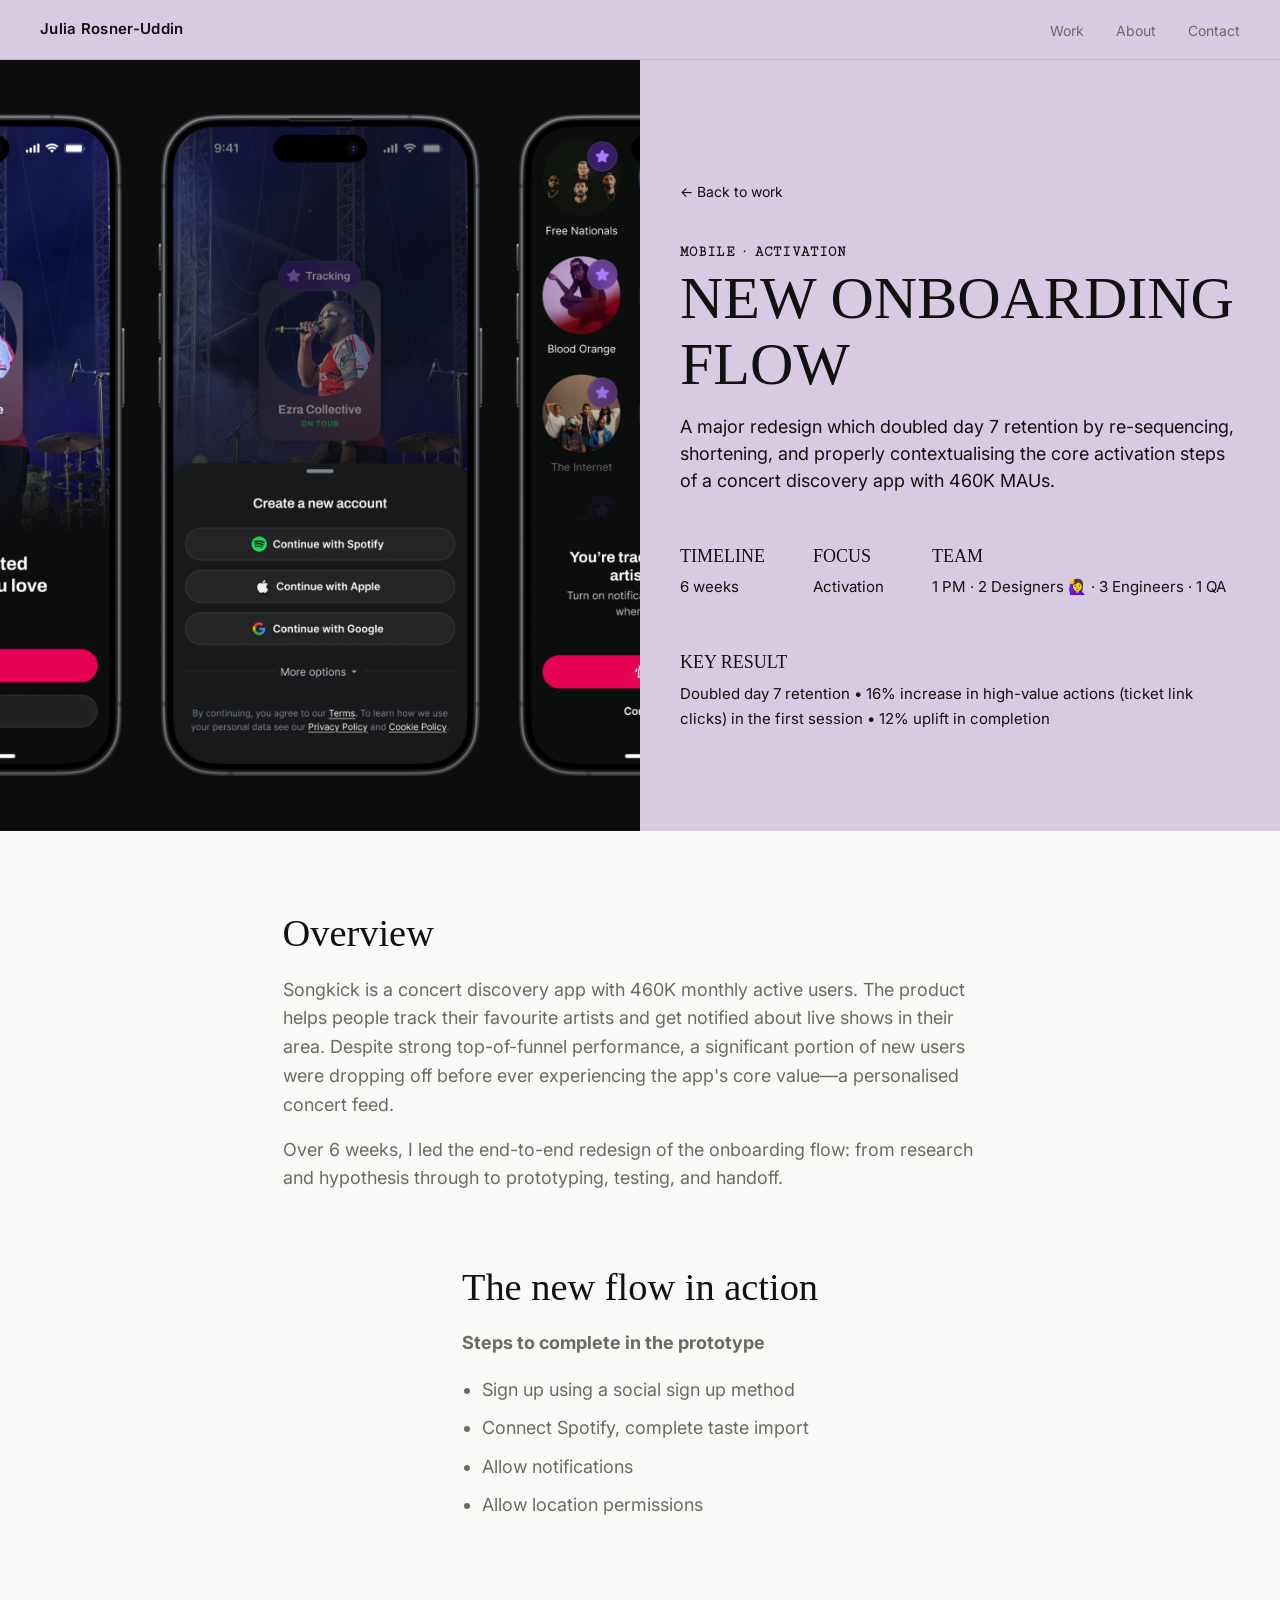
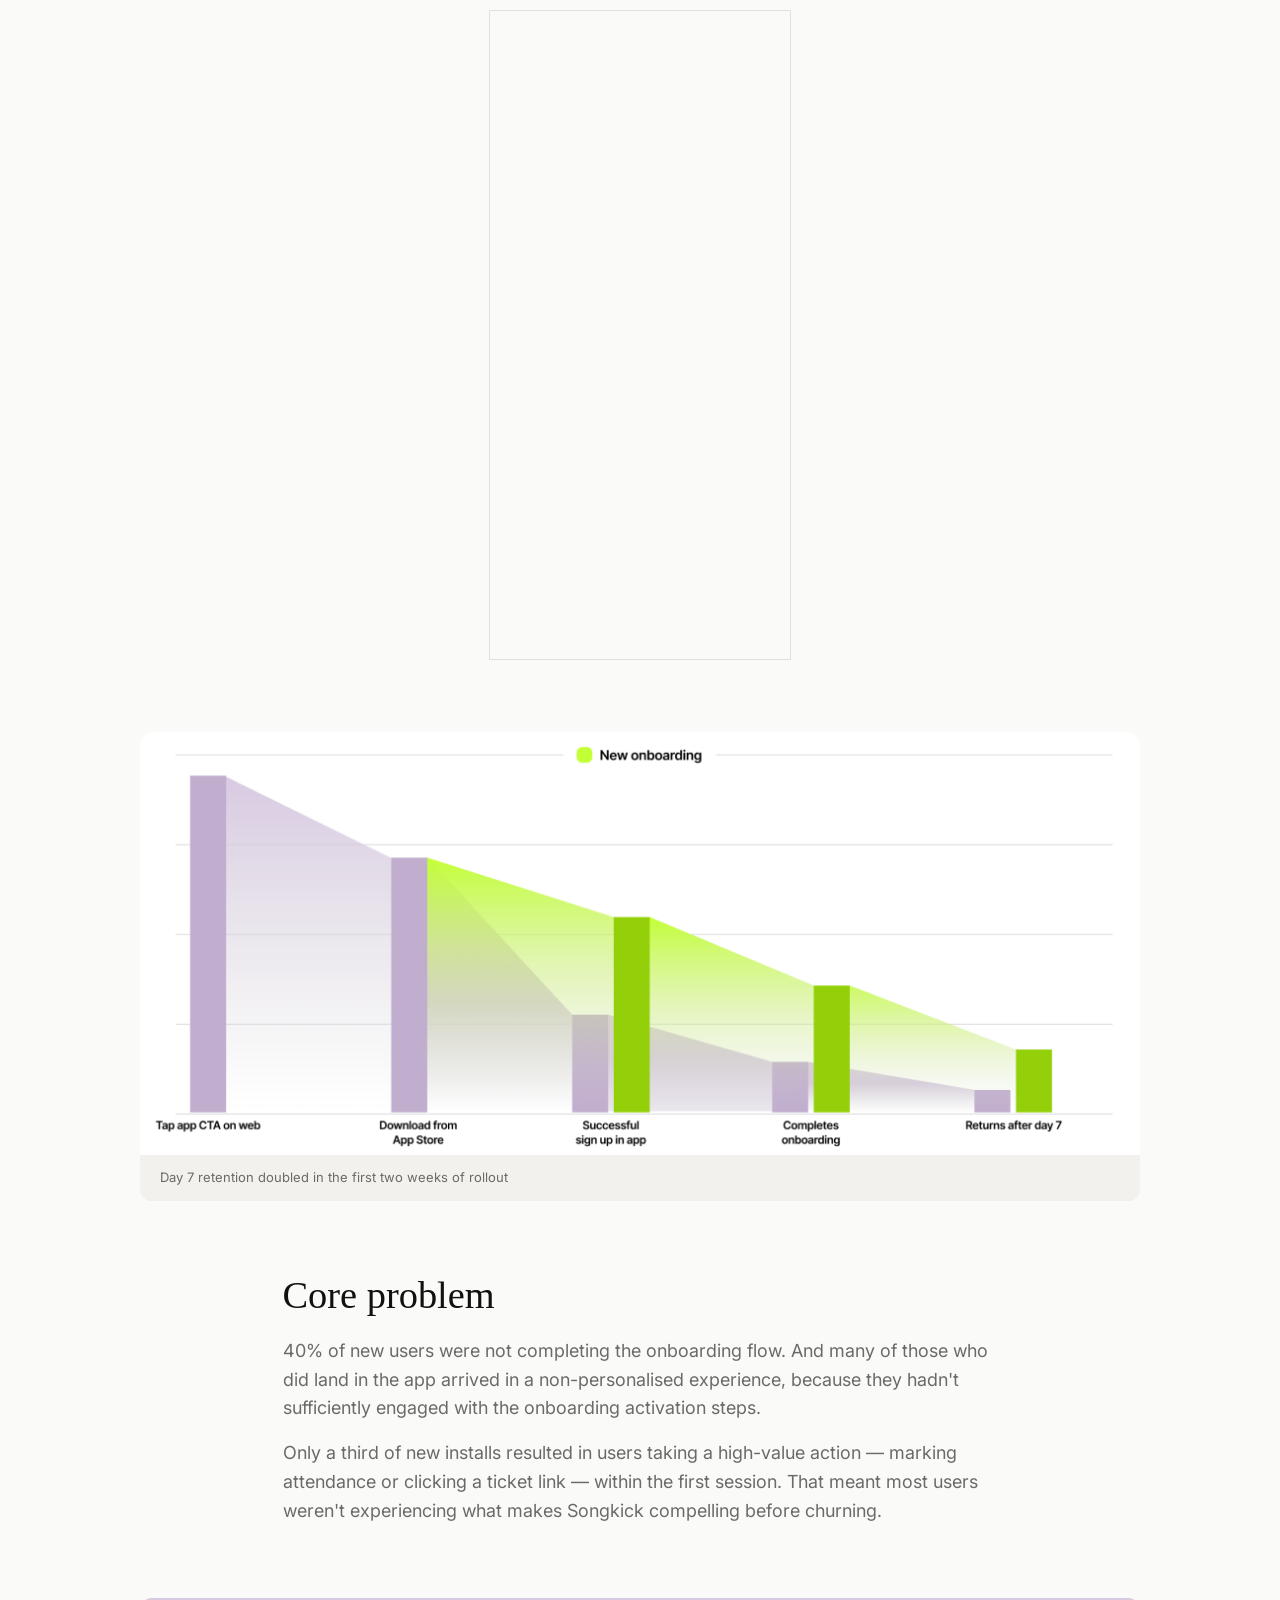
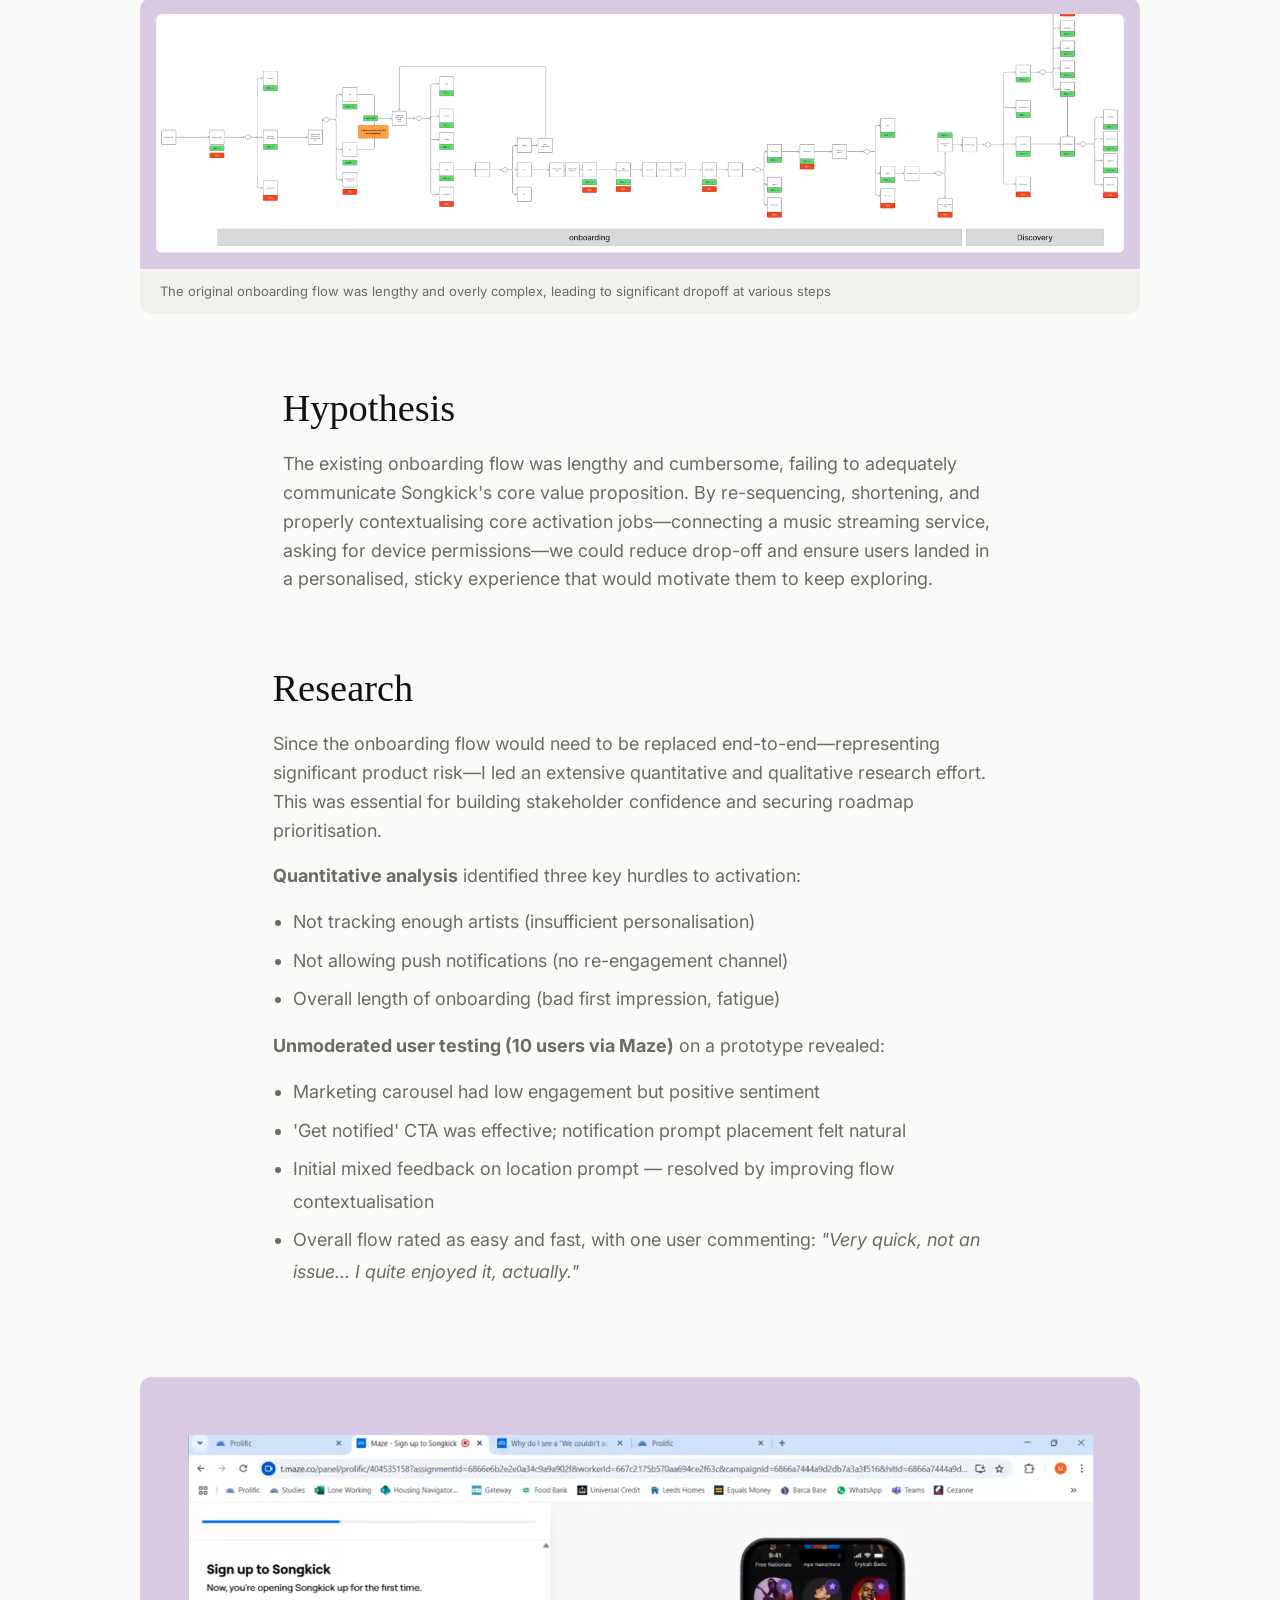
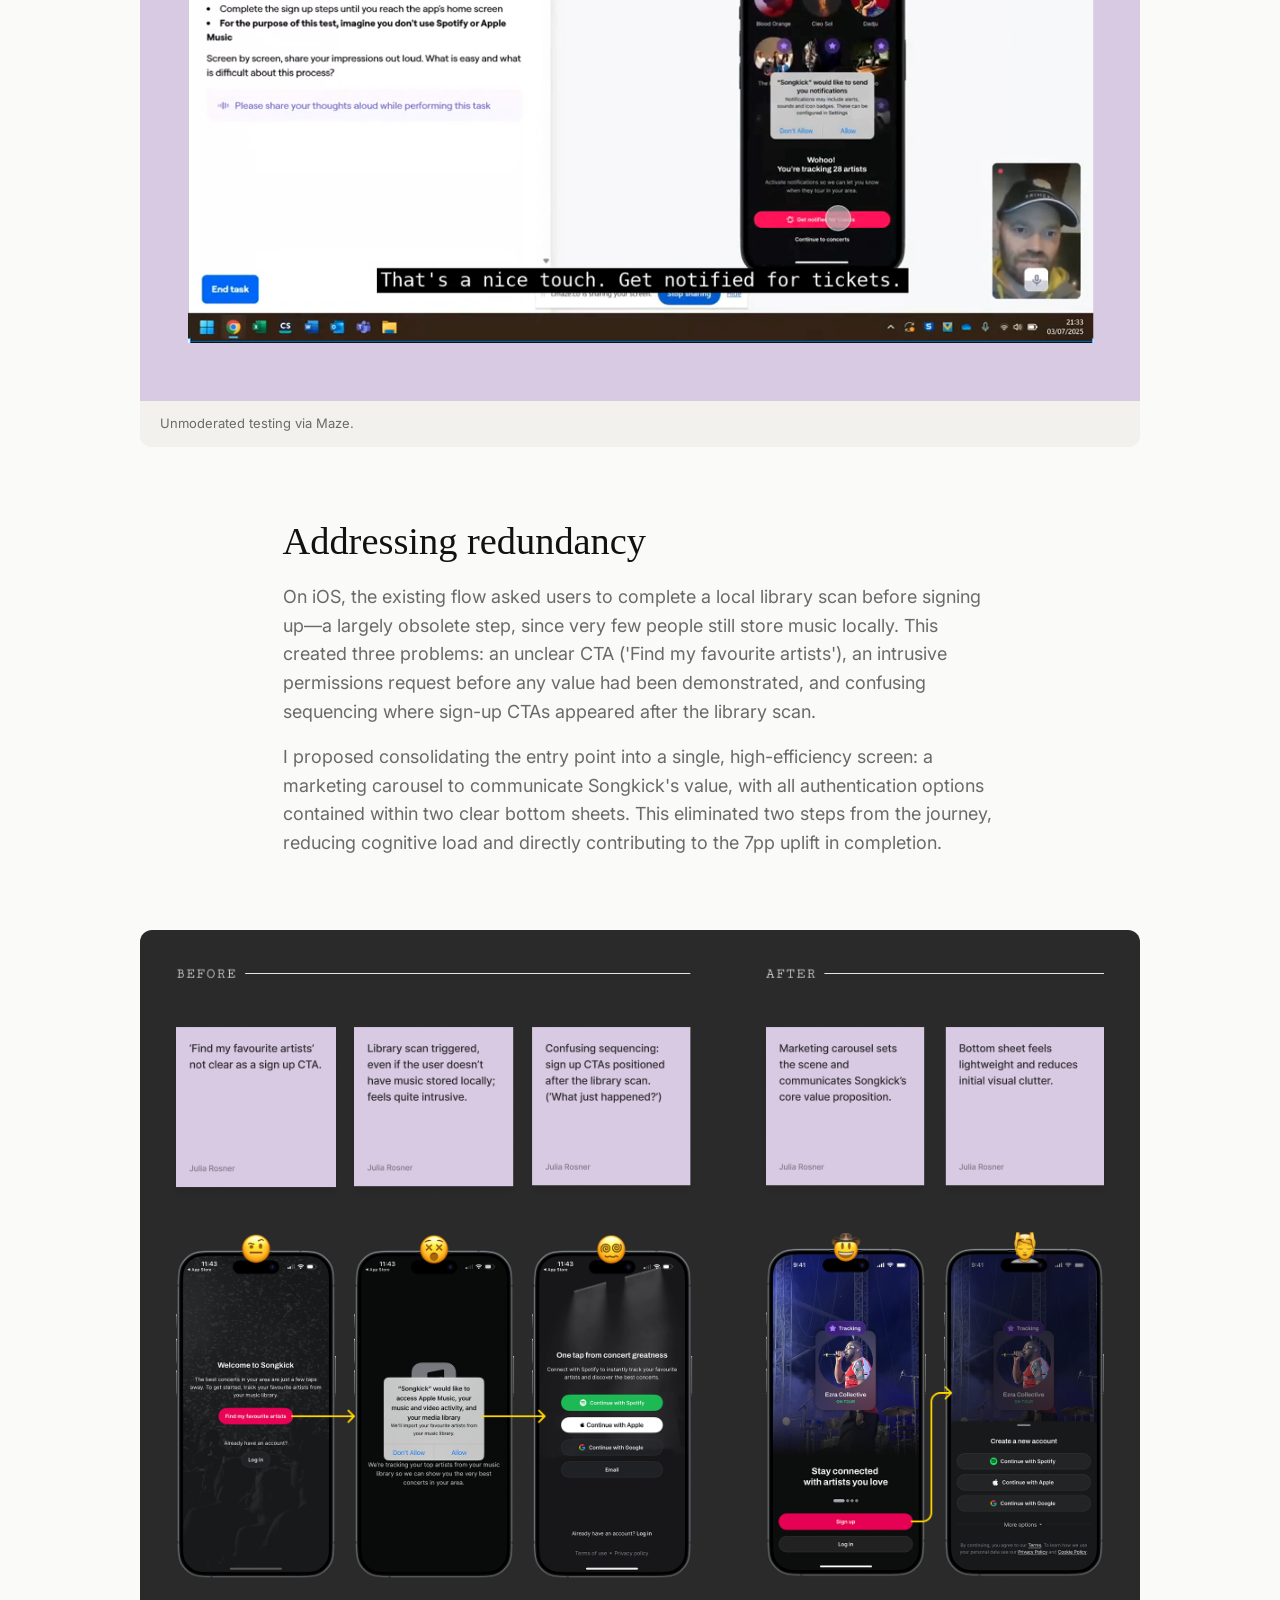
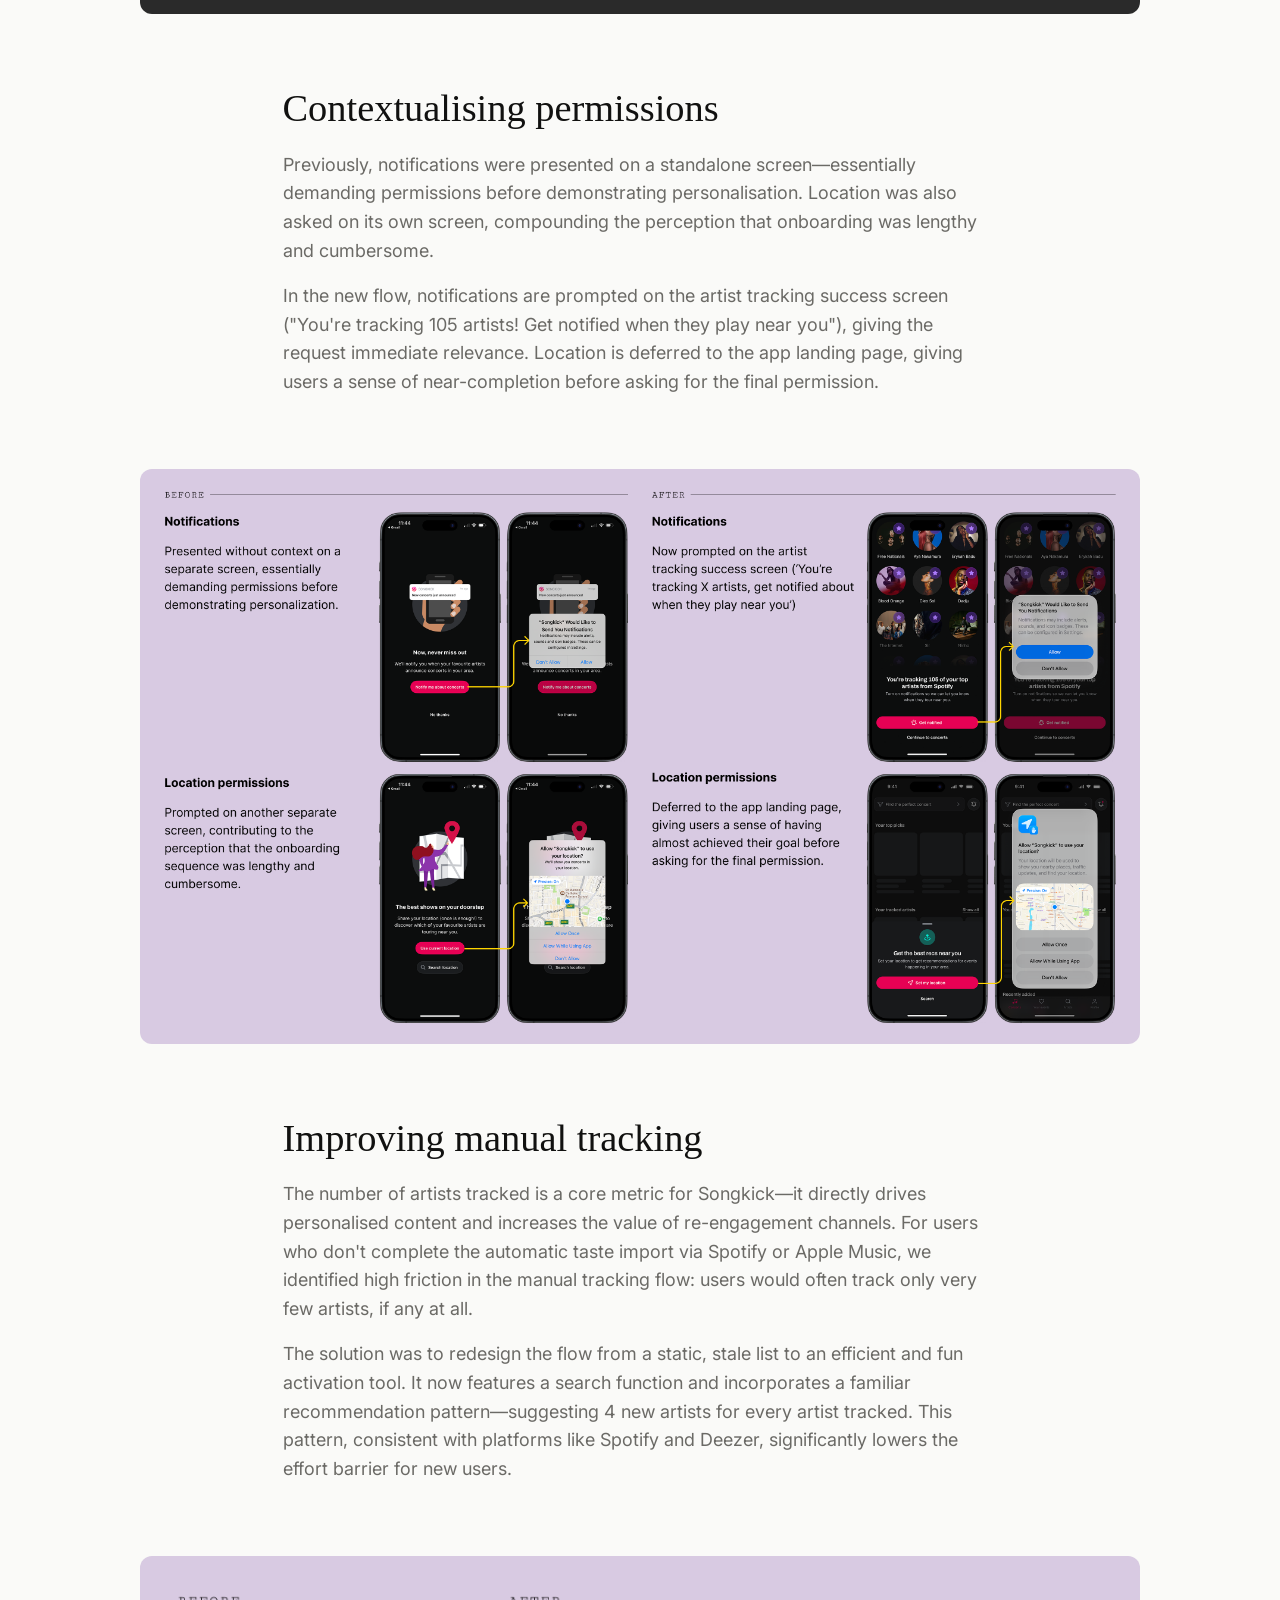
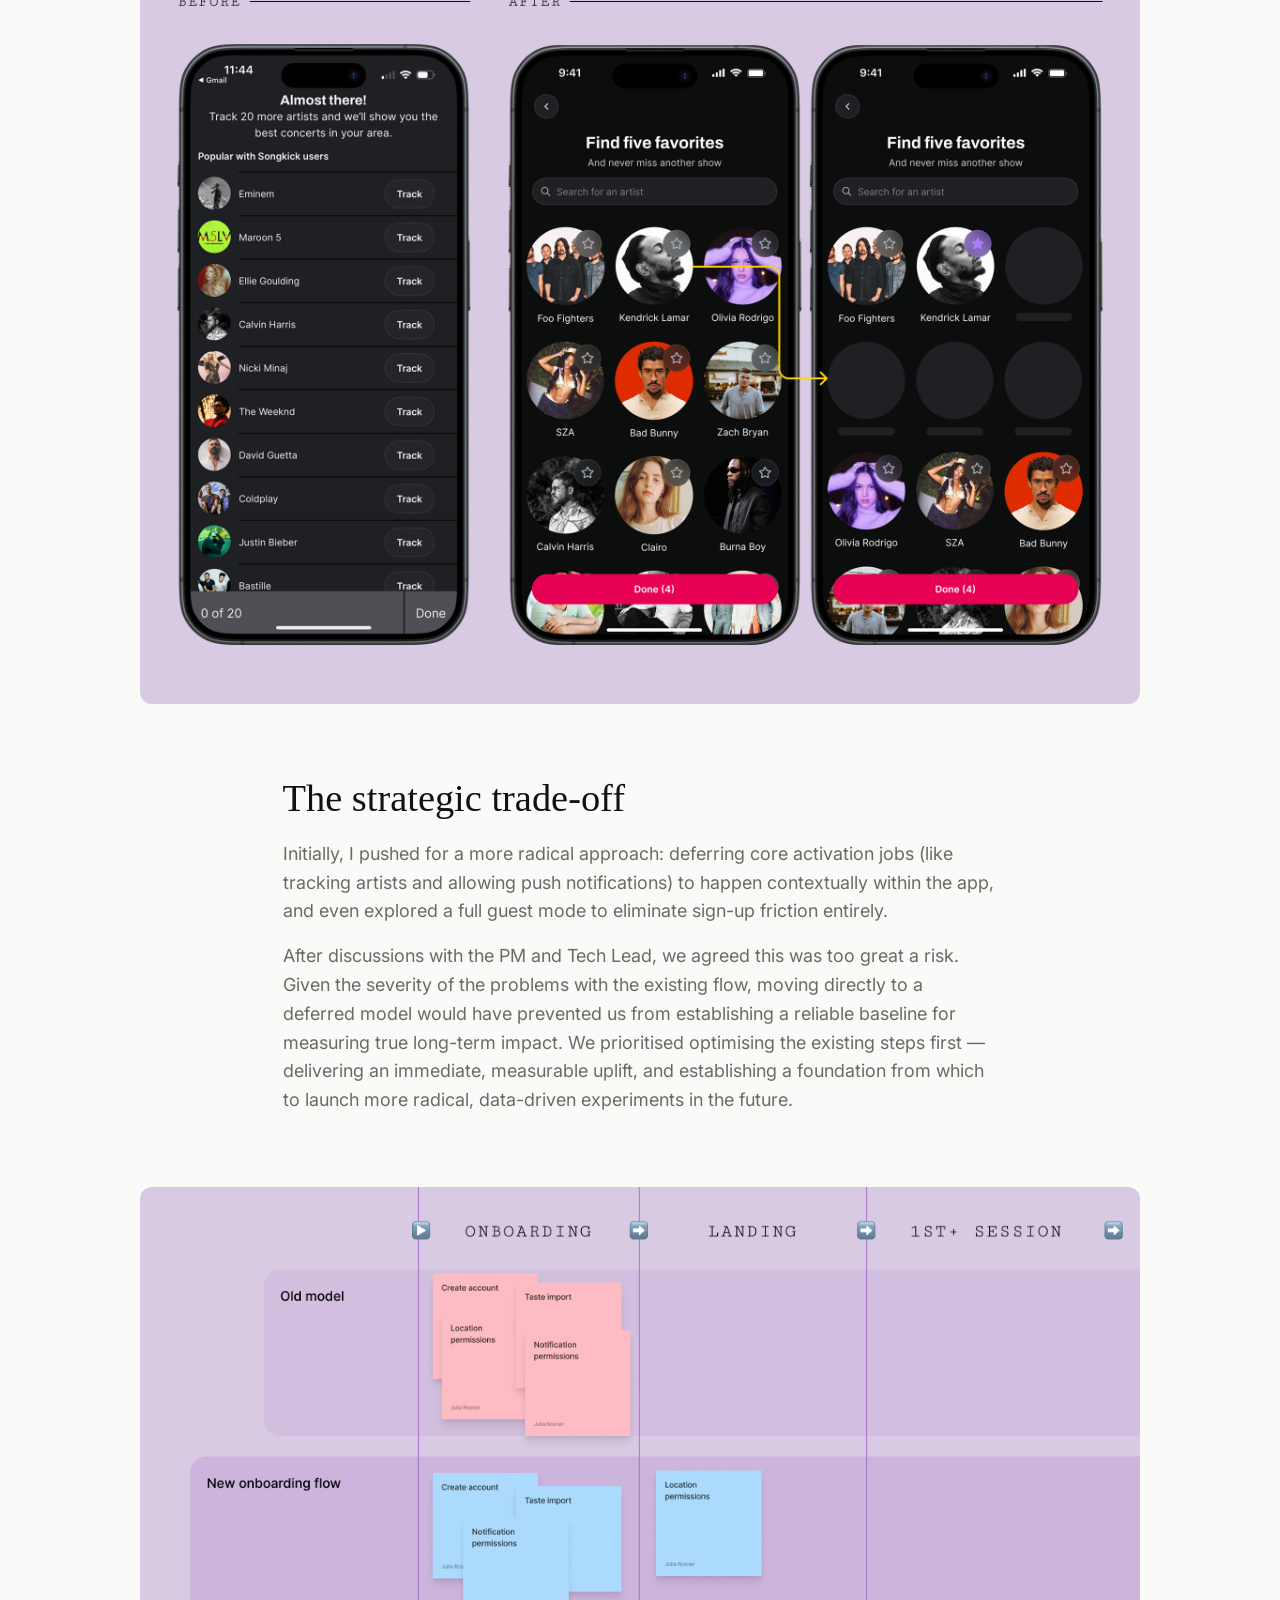
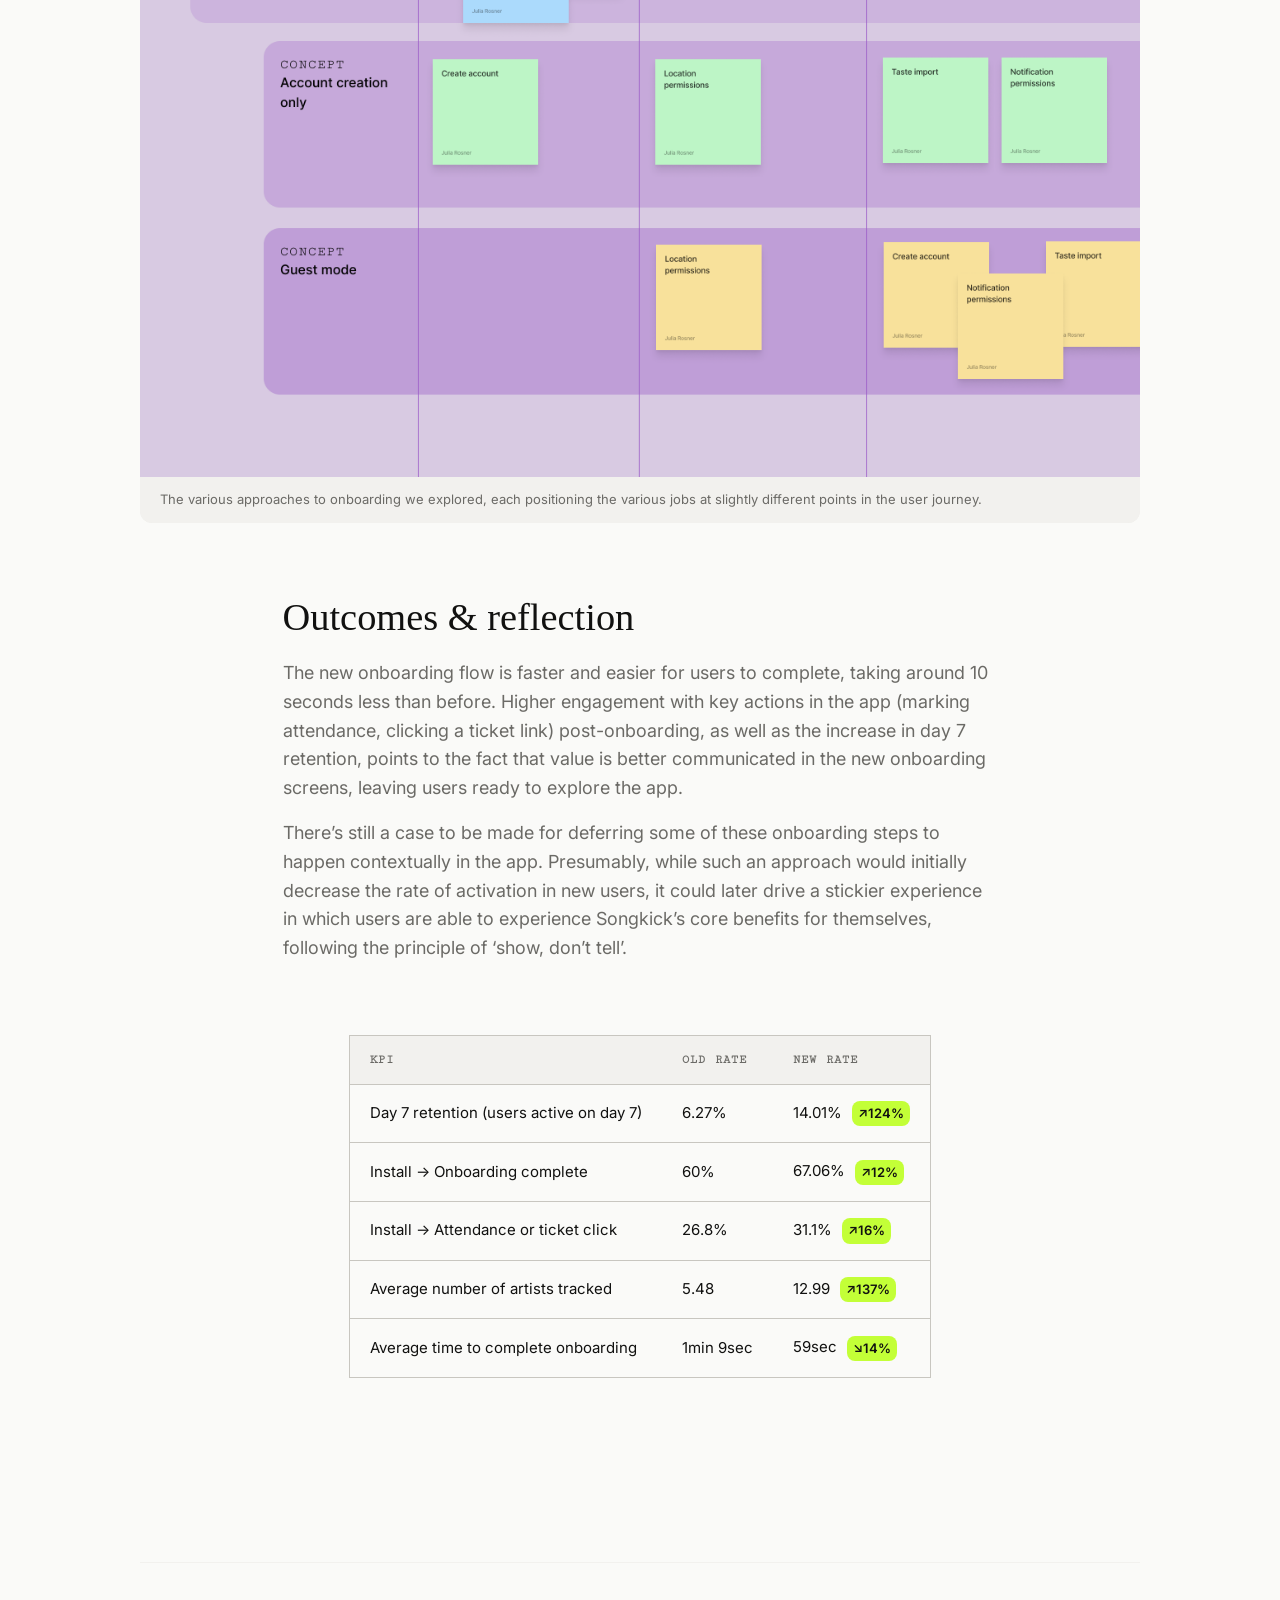
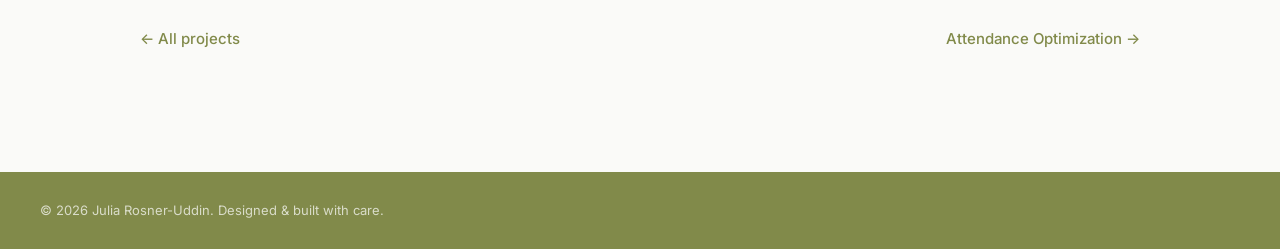
==== commit 32a5a072: "general homepage changes" ====
--- a/project1.html
+++ b/project1.html
@@ -10,7 +10,7 @@
   <link rel="preconnect" href="https://fonts.gstatic.com" crossorigin />
   <link href="https://fonts.googleapis.com/css2?family=Cutive+Mono&family=Inter:wght@300;400;500;600&family=Playfair+Display:ital,wght@0,400;0,600;1,400&display=swap" rel="stylesheet" />
 </head>
-<body>
+<body class="theme-purple">
 
   <!-- NAV -->
   <nav>
--- a/style.css
+++ b/style.css
@@ -22,8 +22,11 @@
   --font-sans: 'Inter', system-ui, sans-serif;
   --font-serif: 'Rowan', Georgia, serif;
   --font-accent: 'Cutive Mono', monospace;
-  --max-width: 1100px;
+  --max-width: 1200px;
   --radius: 12px;
+  --text-lg: 20px;
+  --text-base: 18px;
+  --text-sm: 16px;
 }
 
 html {
@@ -34,7 +37,7 @@
   font-family: var(--font-sans);
   background: var(--white);
   color: var(--black);
-  font-size: 17px;
+  font-size: 18px;
   line-height: 1.65;
   -webkit-font-smoothing: antialiased;
 }
@@ -53,11 +56,52 @@
    TYPOGRAPHY
 =========================== */
 
-/* Shared tag label style — overridden per context below */
+h2 {
+  font-family: var(--font-serif);
+  font-size: clamp(28px, 3vw, 40px);
+  font-weight: 400;
+}
+
+h1, h2, h3, h4 {
+  line-height: 1.15;
+  margin-bottom: 8px;
+}
+
+/* Contextual heading spacing */
+.section-title { margin-bottom: 64px; }
+.about-text h2 { margin-bottom: 24px; }
+
+/* Paragraph sizes */
+.p-lg {
+  font-size: var(--text-lg);
+  line-height: 1.8;
+}
+
+.p-base {
+  font-size: var(--text-base);
+  line-height: 1.8;
+}
+
+.p-sm {
+  font-size: var(--text-sm);
+  line-height: 1.8;
+}
+
+/* Intro block — sizing via .p-lg / .p-base, these carry spacing only */
+.intro-lead {
+  margin-bottom: 16px;
+}
+
+.intro-body {
+  margin-bottom: 64px;
+  color: var(--grey-text);
+}
+
+/* Tags & labels */
 .tag {
   font-family: var(--font-accent);
-  font-weight: 500;
-  letter-spacing: 0.1em;
+  font-weight: 700;
+  letter-spacing: 0.08em;
   text-transform: uppercase;
   color: var(--grey-text);
 }
@@ -70,21 +114,35 @@
   position: sticky;
   top: 0;
   z-index: 100;
-  background: rgba(250, 250, 248, 0.85);
-  backdrop-filter: blur(12px);
-  -webkit-backdrop-filter: blur(12px);
-  border-bottom: 1px solid var(--grey-light);
+  background: transparent;
+  border-bottom: 1px solid rgba(0, 0, 0, 0.08);
   display: flex;
   align-items: center;
   justify-content: space-between;
   padding: 0 40px;
   height: 60px;
+  transition: background 0.3s, border-color 0.3s;
+}
+
+/* Per-theme initial nav background — matches hero */
+body.theme-purple nav { background: var(--purple); }
+body.theme-blue    nav { background: var(--blue); }
+body.theme-yellow  nav { background: var(--yellow); }
+body.theme-orange  nav { background: var(--orange); }
+body.theme-sage    nav { background: #D1DCA8; }
+
+/* Scrolled — transparent, dark text */
+nav.nav--scrolled {
+  background: transparent;
+  border-bottom-color: rgba(0, 0, 0, 0.1);
 }
 
 .nav-name {
   font-weight: 600;
   font-size: 15px;
   letter-spacing: 0.02em;
+  color: var(--black);
+  transition: color 0.3s;
 }
 
 nav ul {
@@ -96,7 +154,7 @@
 nav ul a {
   font-size: 14px;
   color: var(--grey-text);
-  transition: color 0.2s;
+  transition: color 0.3s;
 }
 
 nav ul a:hover {
@@ -108,7 +166,7 @@
 =========================== */
 
 .hero {
-  min-height: calc(100vh - 60px);
+  min-height: calc(100vh - 100px);
   display: flex;
   align-items: center;
   padding: 80px 40px;
@@ -117,9 +175,8 @@
 }
 
 .hero-inner {
-  max-width: var(--max-width);
   margin: 0 auto;
-  width: 100%;
+  width: 90%;
 }
 
 .hero-label {
@@ -130,24 +187,36 @@
   margin-bottom: 24px;
 }
 
+.hero-h1-wrap {
+  display: flex;
+  align-items: center;
+  justify-content: center;
+  gap: 80px;
+  margin-bottom: 28px;
+}
+
+.hero-star {
+  flex-shrink: 0;
+  width: 44px;
+  height: 44px;
+}
+
 .hero h1 {
   font-family: var(--font-serif);
-  font-size: clamp(44px, 6vw, 80px);
-  font-weight: 400;
+  text-transform: uppercase;
+  font-size: clamp(48px, 6vw, 80px);
+  font-weight: 600;
   line-height: 1.1;
-  margin-bottom: 28px;
-}
-
-.hero h1 em {
-  font-family: var(--font-sans);
-  font-style: normal;
-}
-
-.hero-sub {
-  font-size: 18px;
-  max-width: 50ch;
-  margin-bottom: 28px;
-  line-height: 1.7;
+  color: #ABDAFC;
+  text-align: center;
+}
+
+.hero-arc-text {
+  display: block;
+  width: 100%;
+  max-width: 700px;
+  margin: 0 auto 8px;
+  overflow: visible;
 }
 
 .hero-companies {
@@ -155,25 +224,6 @@
   flex-wrap: wrap;
   gap: 10px;
   margin-bottom: 40px;
-}
-
-.company-tag {
-  display: inline-flex;
-  align-items: center;
-  gap: 4px;
-  background: rgba(255, 255, 255, 0.20);
-  border-radius: 10px;
-  padding: 6px 14px 6px 8px;
-  font-size: 13px;
-  font-weight: 500;
-  color: var(--white);
-}
-
-.company-tag img {
-  width: 20px;
-  height: 20px;
-  object-fit: contain;
-  border-radius: 4px;
 }
 
 /* ===========================
@@ -230,7 +280,7 @@
 }
 
 .section--alt {
-  background: var(--grey-light);
+  background: #efefef;
 }
 
 .container {
@@ -238,11 +288,9 @@
   margin: 0 auto;
 }
 
-.section-title {
-  font-family: var(--font-serif);
-  font-size: clamp(28px, 3vw, 40px);
-  font-weight: 400;
-  margin-bottom: 64px;
+.text-container {
+  max-width: 800px;
+  margin: 0 auto;
 }
 
 /* ===========================
@@ -268,13 +316,17 @@
   transition: transform 0.4s ease;
 }
 
-.project-image:hover img {
+.project--large:hover img {
   transform: scale(1.03);
 }
+
+.card:hover .card-image img {
+  transform: scale(1.05);
+}
+
 
 .project-info .tag {
   display: inline-block;
-  font-size: 12px;
   margin-bottom: 16px;
 }
 
@@ -287,7 +339,8 @@
 }
 
 .project-info p {
-  margin-bottom: 8px;
+  margin-bottom: 16px;
+  opacity: .7;
 }
 
 /* ===========================
@@ -300,12 +353,29 @@
   gap: 28px;
 }
 
+.card--wide {
+  grid-column: 1 / -1;
+  display: grid;
+  grid-template-columns: 1fr 1fr;
+}
+
+.card--wide .project-info {
+  padding: 36px 40px;
+  display: flex;
+  flex-direction: column;
+  justify-content: center;
+}
+
+.card--wide .card-image {
+  min-height: 240px;
+}
+
 .card {
   position: relative;
-  border: 1px solid var(--grey-light);
   border-radius: var(--radius);
   overflow: hidden;
   transition: box-shadow 0.2s, transform 0.4s;
+  overflow: hidden;
 }
 
 .card:hover {
@@ -314,11 +384,15 @@
 }
 
 .project-info {
-  padding: 20px;
-  font-size: 14px;
+  padding: 20px 20px;
+
 }
 
 /* Stretch the link to cover the entire card */
+.card .link-arrow {
+  color: var(--black);
+}
+
 .card .link-arrow::after {
   content: '';
   position: absolute;
@@ -338,16 +412,26 @@
 
 .card .tag {
   display: block;
-  font-size: 11px;
-  margin-bottom: 8px;
+  font-size: 13px;
+  margin-bottom: 10px;
+  color: var(--black);
+  opacity: .7;
 }
 
 .card h4 {
   font-family: var(--font-serif);
   text-transform: uppercase;
-  font-size: 20px;
+  font-size: 22px;
   font-weight: 500;
-  margin-bottom: 4px;
+  margin-bottom: 10px;
+}
+
+.project-grid .card .project-info p {
+  display: -webkit-box;
+  -webkit-line-clamp: 2;
+  line-clamp: 2;
+  -webkit-box-orient: vertical;
+  overflow: hidden;
 }
 
 /* ===========================
@@ -359,9 +443,25 @@
   grid-template-columns: 1fr 1.5fr;
   gap: 80px;
   align-items: start;
-}
-
-.about-image {
+  position: relative;
+  padding: 0 40px;
+}
+
+.about-text {
+  z-index: 9999;
+}
+
+.about-star-deco {
+  position: absolute;
+  left: calc(44.5% - 3px);
+  top: 2%;
+  transform: translate(-50%, -50%);
+  width: 34px;
+  height: 34px;
+  pointer-events: none;
+}
+
+.about-carousel {
   border-radius: var(--radius);
   overflow: hidden;
   aspect-ratio: 3/4;
@@ -369,109 +469,124 @@
   position: relative;
 }
 
-.about-image img {
+.carousel-track {
+  display: flex;
+  height: 100%;
+  transition: transform 0.35s ease;
+}
+
+.carousel-slide {
+  flex: 0 0 100%;
+  width: 100%;
+  height: 100%;
+}
+
+.carousel-slide img {
   width: 100%;
   height: 100%;
   object-fit: cover;
-}
-
-.about-placeholder {
+  display: block;
+}
+
+.carousel-btn {
   position: absolute;
-  inset: 0;
+  top: 50%;
+  transform: translateY(-50%);
+  background: rgba(255, 255, 255, 0.85);
+  border: none;
+  width: 36px;
+  height: 36px;
+  border-radius: 50%;
+  cursor: pointer;
   display: flex;
   align-items: center;
   justify-content: center;
-  color: var(--white);
-  font-size: 14px;
-}
-
-.about-text h2 {
-  font-family: var(--font-serif);
-  font-size: clamp(28px, 3vw, 40px);
-  font-weight: 400;
-  margin-bottom: 24px;
+  font-size: 16px;
+  color: var(--black);
+  z-index: 2;
+  transition: background 0.2s;
+}
+
+.carousel-btn:hover {
+  background: var(--white);
+}
+
+.carousel-btn--prev { left: 12px; }
+.carousel-btn--next { right: 12px; }
+
+.carousel-dots {
+  position: absolute;
+  bottom: 14px;
+  left: 50%;
+  transform: translateX(-50%);
+  display: flex;
+  gap: 6px;
+  z-index: 2;
+}
+
+.carousel-dot {
+  width: 7px;
+  height: 7px;
+  border-radius: 50%;
+  border: none;
+  background: rgba(255, 255, 255, 0.5);
+  cursor: pointer;
+  padding: 0;
+  transition: background 0.2s, transform 0.2s;
+}
+
+.carousel-dot--active {
+  background: var(--white);
+  transform: scale(1.35);
 }
 
 .about-text p {
-  color: var(--grey-text);
   margin-bottom: 18px;
   line-height: 1.8;
 }
 
+.about-text .p-sm {
+  opacity: .7;
+}
+
 .about-text p strong {
   color: var(--black);
 }
 
-.skills {
-  display: flex;
+/* ===========================
+   FOOTER
+=========================== */
+
+footer {
+  background: var(--green);
+  color: rgba(255, 255, 255, 0.7);
+  padding: 28px 40px;
+  font-size: 13px;
+}
+
+.footer-inner {
+  max-width: var(--max-width);
+  margin: 0 auto;
+  display: flex;
+  align-items: center;
+  justify-content: space-between;
   flex-wrap: wrap;
-  gap: 8px;
-  margin: 28px 0 32px;
-}
-
-.skill-tag {
-  font-size: 13px;
-  font-weight: 500;
-  background: var(--white);
-  border: 1px solid var(--grey-mid);
-  border-radius: 100px;
-  padding: 6px 14px;
-  color: var(--black);
-}
-
-/* ===========================
-   CONTACT
-=========================== */
-
-.contact-inner {
-  text-align: center;
-  max-width: 600px;
-}
-
-.contact-inner h2 {
-  font-family: var(--font-serif);
-  font-size: clamp(36px, 4vw, 56px);
-  font-weight: 400;
-  margin-bottom: 16px;
-}
-
-.contact-inner p {
-  color: var(--grey-text);
-  margin-bottom: 40px;
-  font-size: 18px;
-}
-
-.social-links {
-  display: flex;
-  gap: 32px;
-  justify-content: center;
-  margin-top: 32px;
-}
-
-.social-links a {
-  font-size: 14px;
-  font-weight: 500;
-  color: var(--grey-text);
+  gap: 12px;
+}
+
+.footer-links {
+  display: flex;
+  gap: 24px;
+  flex-wrap: wrap;
+}
+
+.footer-links a {
+  color: rgba(255, 255, 255, 0.7);
   transition: color 0.2s;
-  border-bottom: 1px solid var(--grey-mid);
-  padding-bottom: 2px;
-}
-
-.social-links a:hover {
-  color: var(--black);
-  border-color: var(--black);
-}
-
-/* ===========================
-   FOOTER
-=========================== */
-
-footer {
-  background: var(--black);
-  color: var(--grey-text);
-  text-align: center;
-  padding: 32px 40px;
-  font-size: 13px;
+}
+
+.footer-links a:hover {
+  color: var(--white);
 }
 
 /* ===========================
@@ -494,10 +609,18 @@
     gap: 40px;
   }
 
-  .about-image {
+  .about-star-deco {
+    display: none;
+  }
+
+  .about-carousel {
     aspect-ratio: 4/3;
     max-width: 400px;
   }
+
+    .text-container {
+  max-width: 100%;
+}
 }
 
 @media (max-width: 600px) {
@@ -514,7 +637,26 @@
     padding: 60px 20px;
   }
 
+  .hero h1 {
+    font-size: clamp(36px, 10vw, 52px);
+  }
+
+  .hero-sub {
+    font-size: 18px;
+  }
+
+  .hero-h1-wrap {
+    gap: 16px;
+  }
+
+  .hero-star {
+    width: 28px;
+    height: 28px;
+  }
+
   .project-grid {
     grid-template-columns: 1fr;
   }
-}
+
+
+}
--- a/case-study.css
+++ b/case-study.css
@@ -3,9 +3,9 @@
 =========================== */
 
 .cs-container {
-  max-width: 1000px;
   margin: 0 auto;
   padding: 0 100px;
+  max-width: var(--max-width);
 }
 
 .cs-header {
@@ -24,8 +24,8 @@
 }
 
 .cs-section {
+  margin: 0 auto;
   margin-bottom: 72px;
-  padding: 0 60px;
 }
 
 .iframe-section {
@@ -67,10 +67,6 @@
   font-family: var(--font-serif);
 }
 .cs-section h2 {
-  font-family: var(--font-serif);
-  text-transform: uppercase;
-  font-size: clamp(22px, 2.5vw, 30px);
-  font-weight: 500;
   margin-bottom: 20px;
 }
 
@@ -190,6 +186,7 @@
 .cs-header--yellow { background: var(--yellow); }
 .cs-header--orange { background: var(--orange); }
 .cs-header--blue   { background: var(--blue); }
+.cs-header--sage   { background: #D1DCA8; }
 
 /* ===========================
    HERO LAYOUT
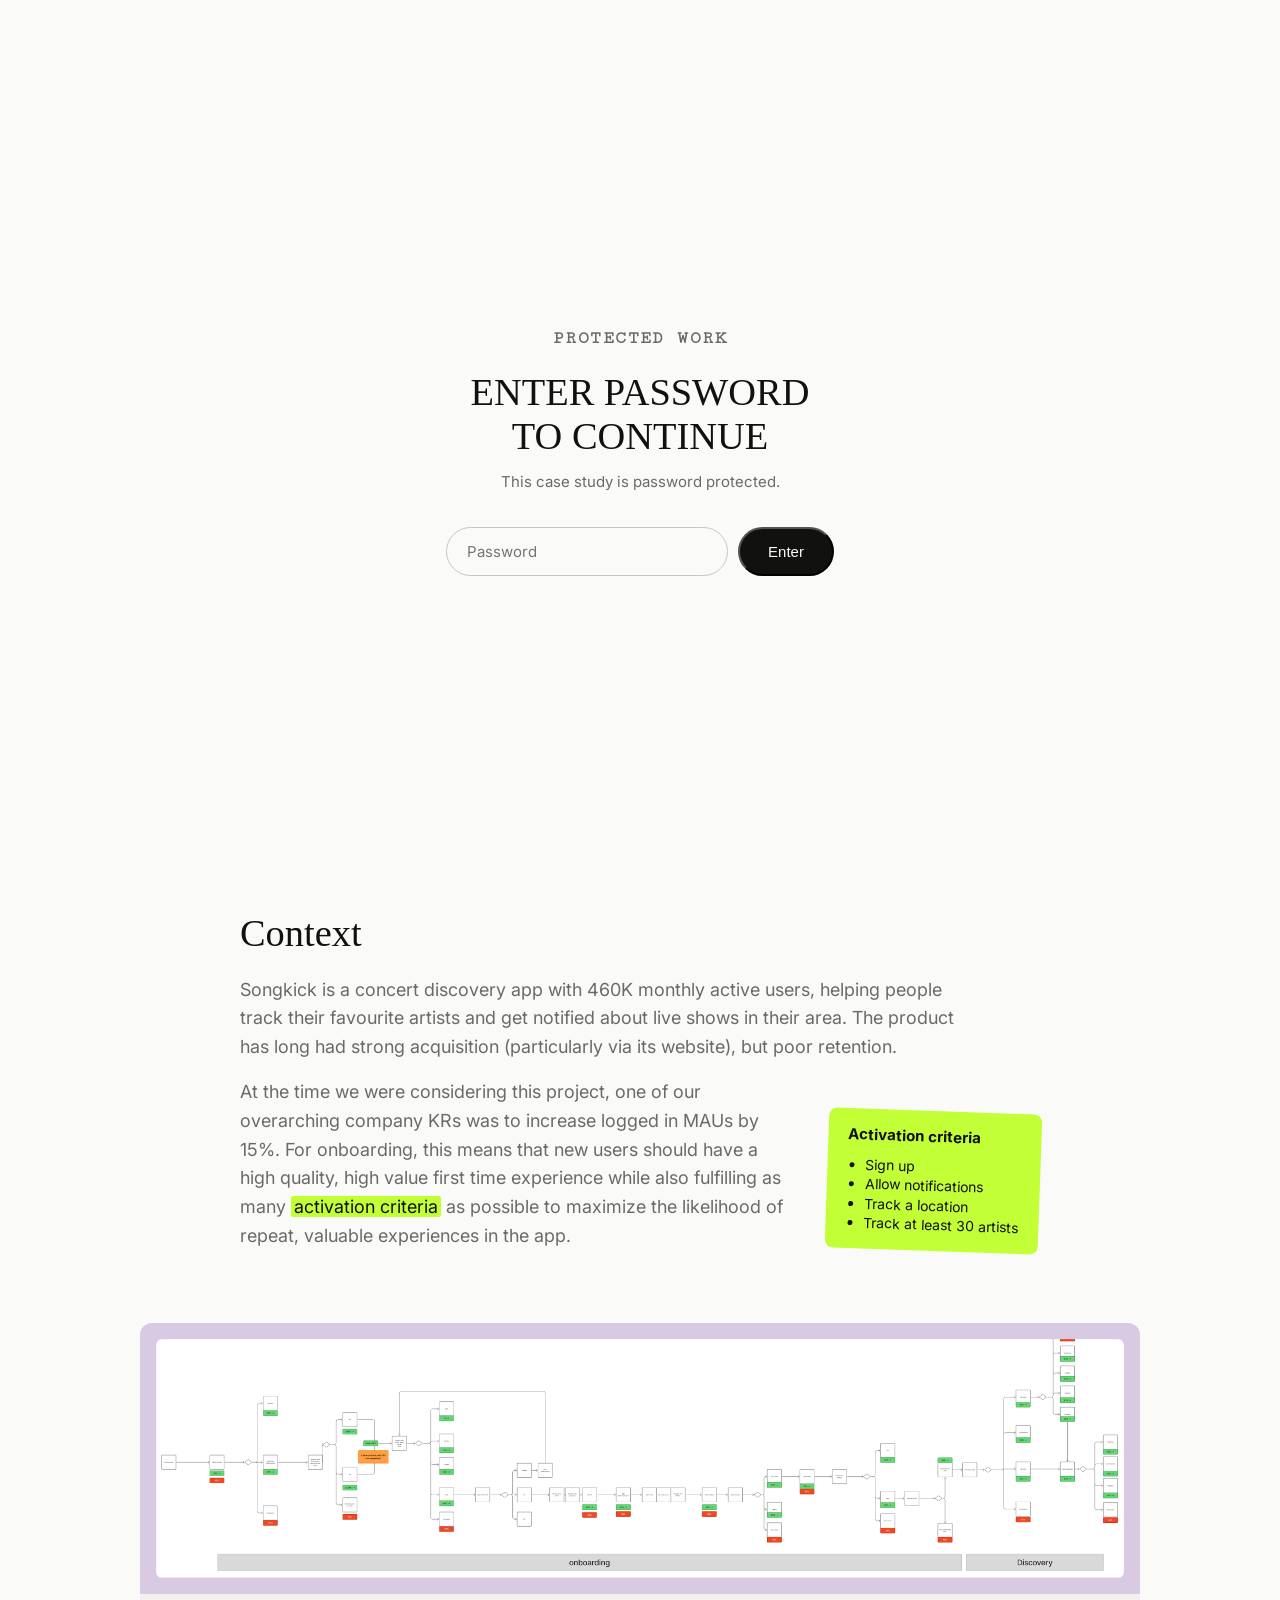
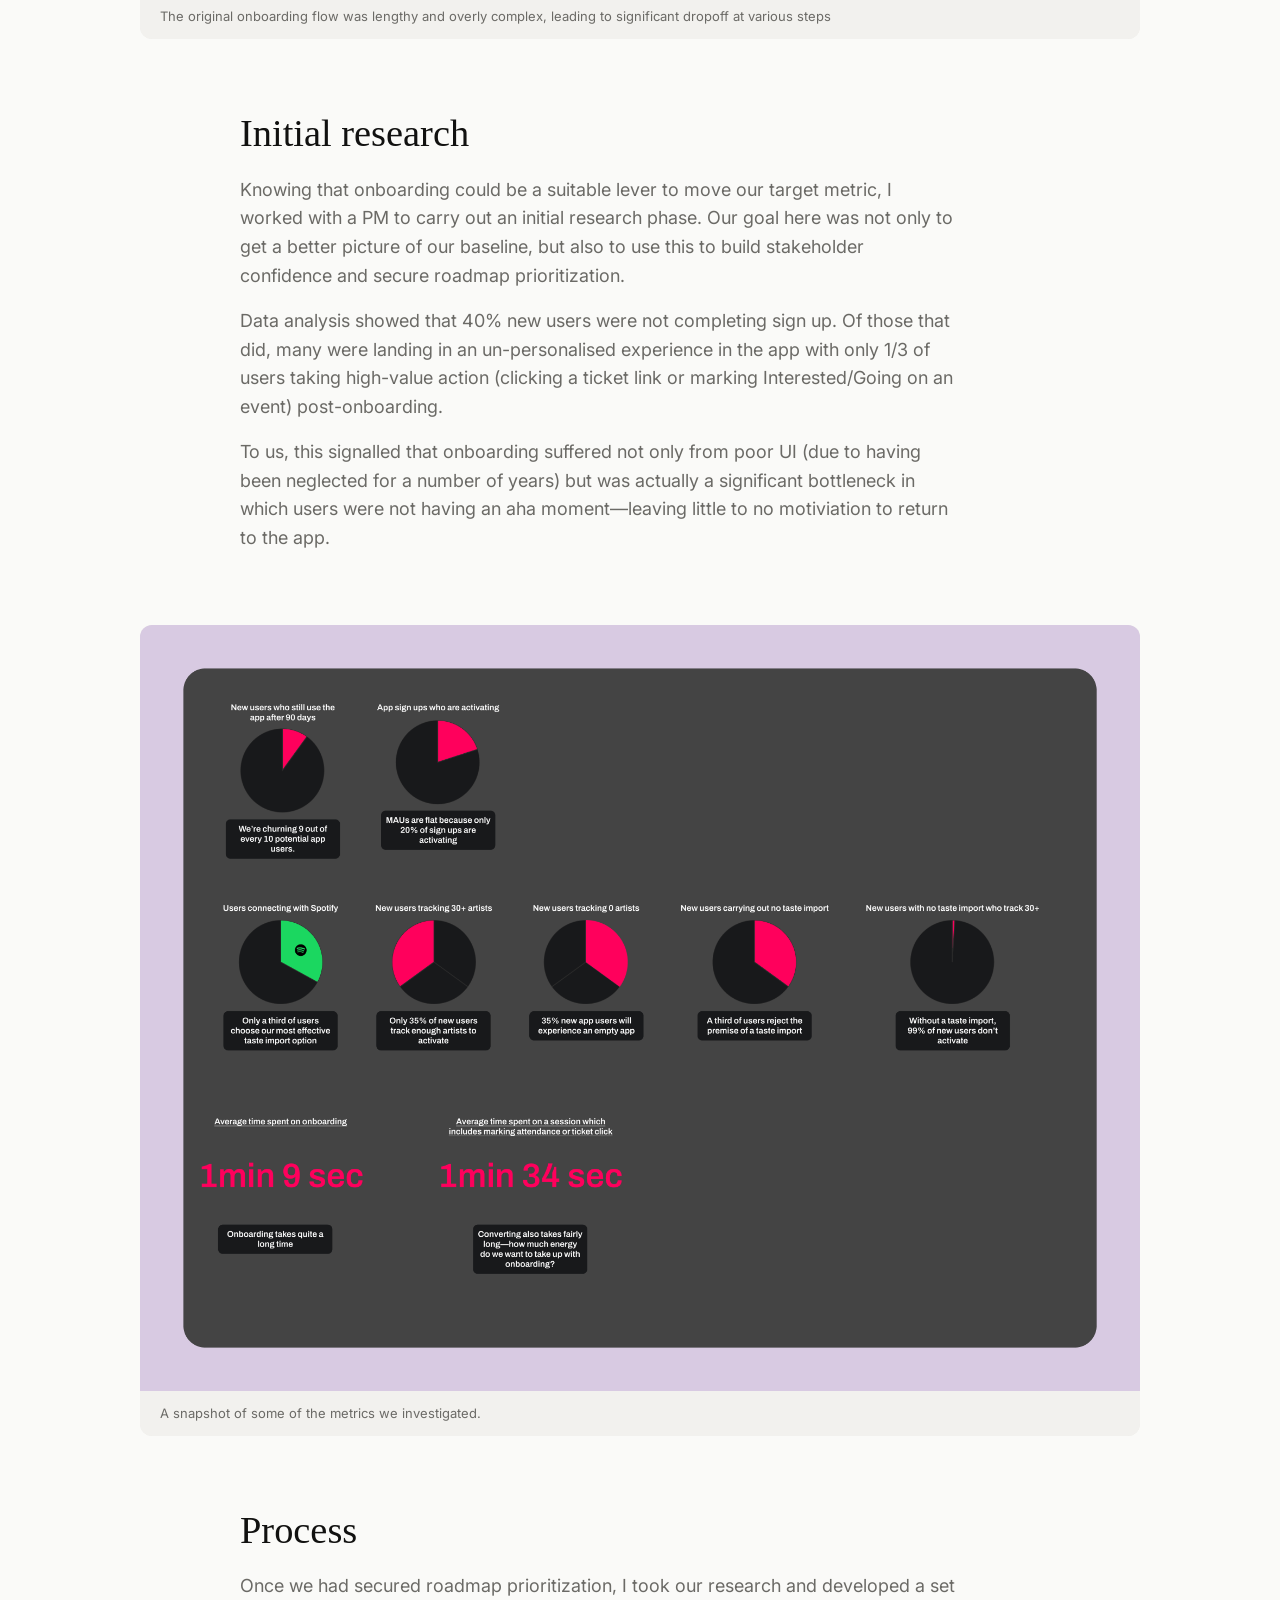
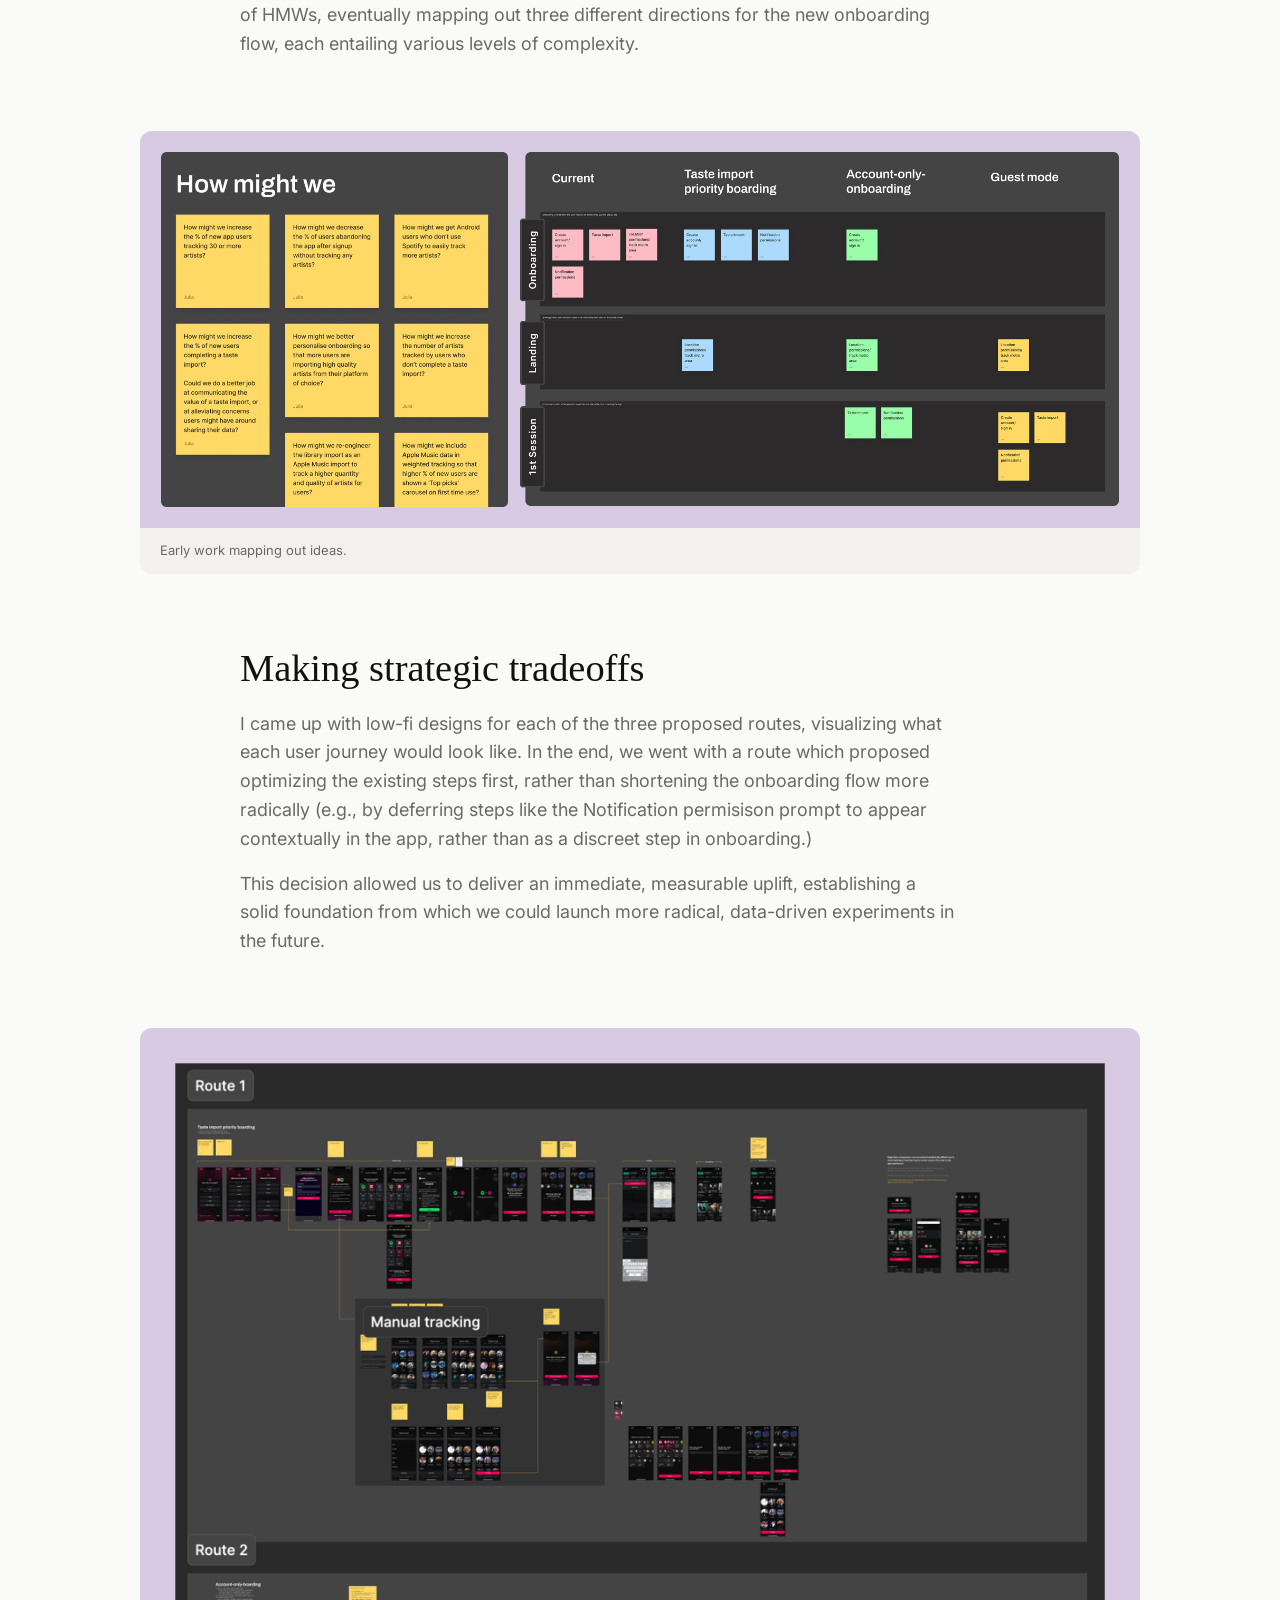
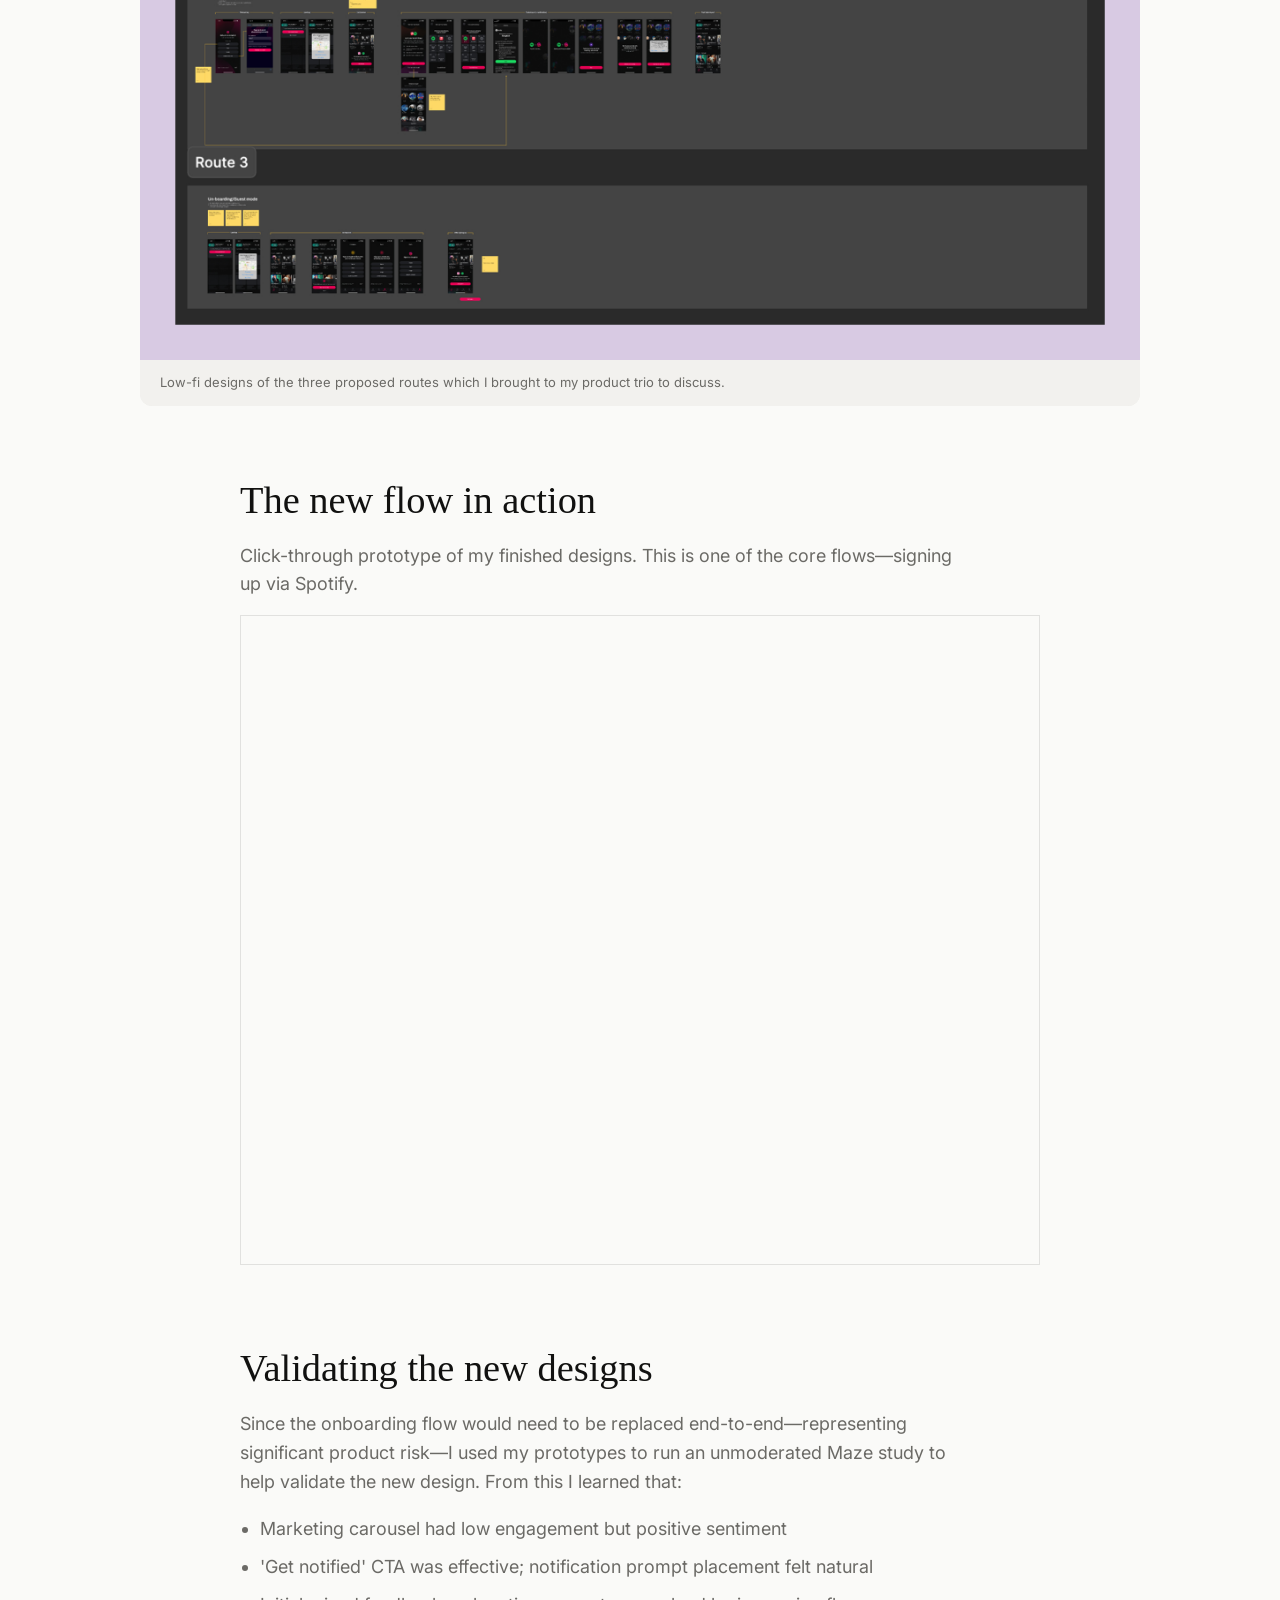
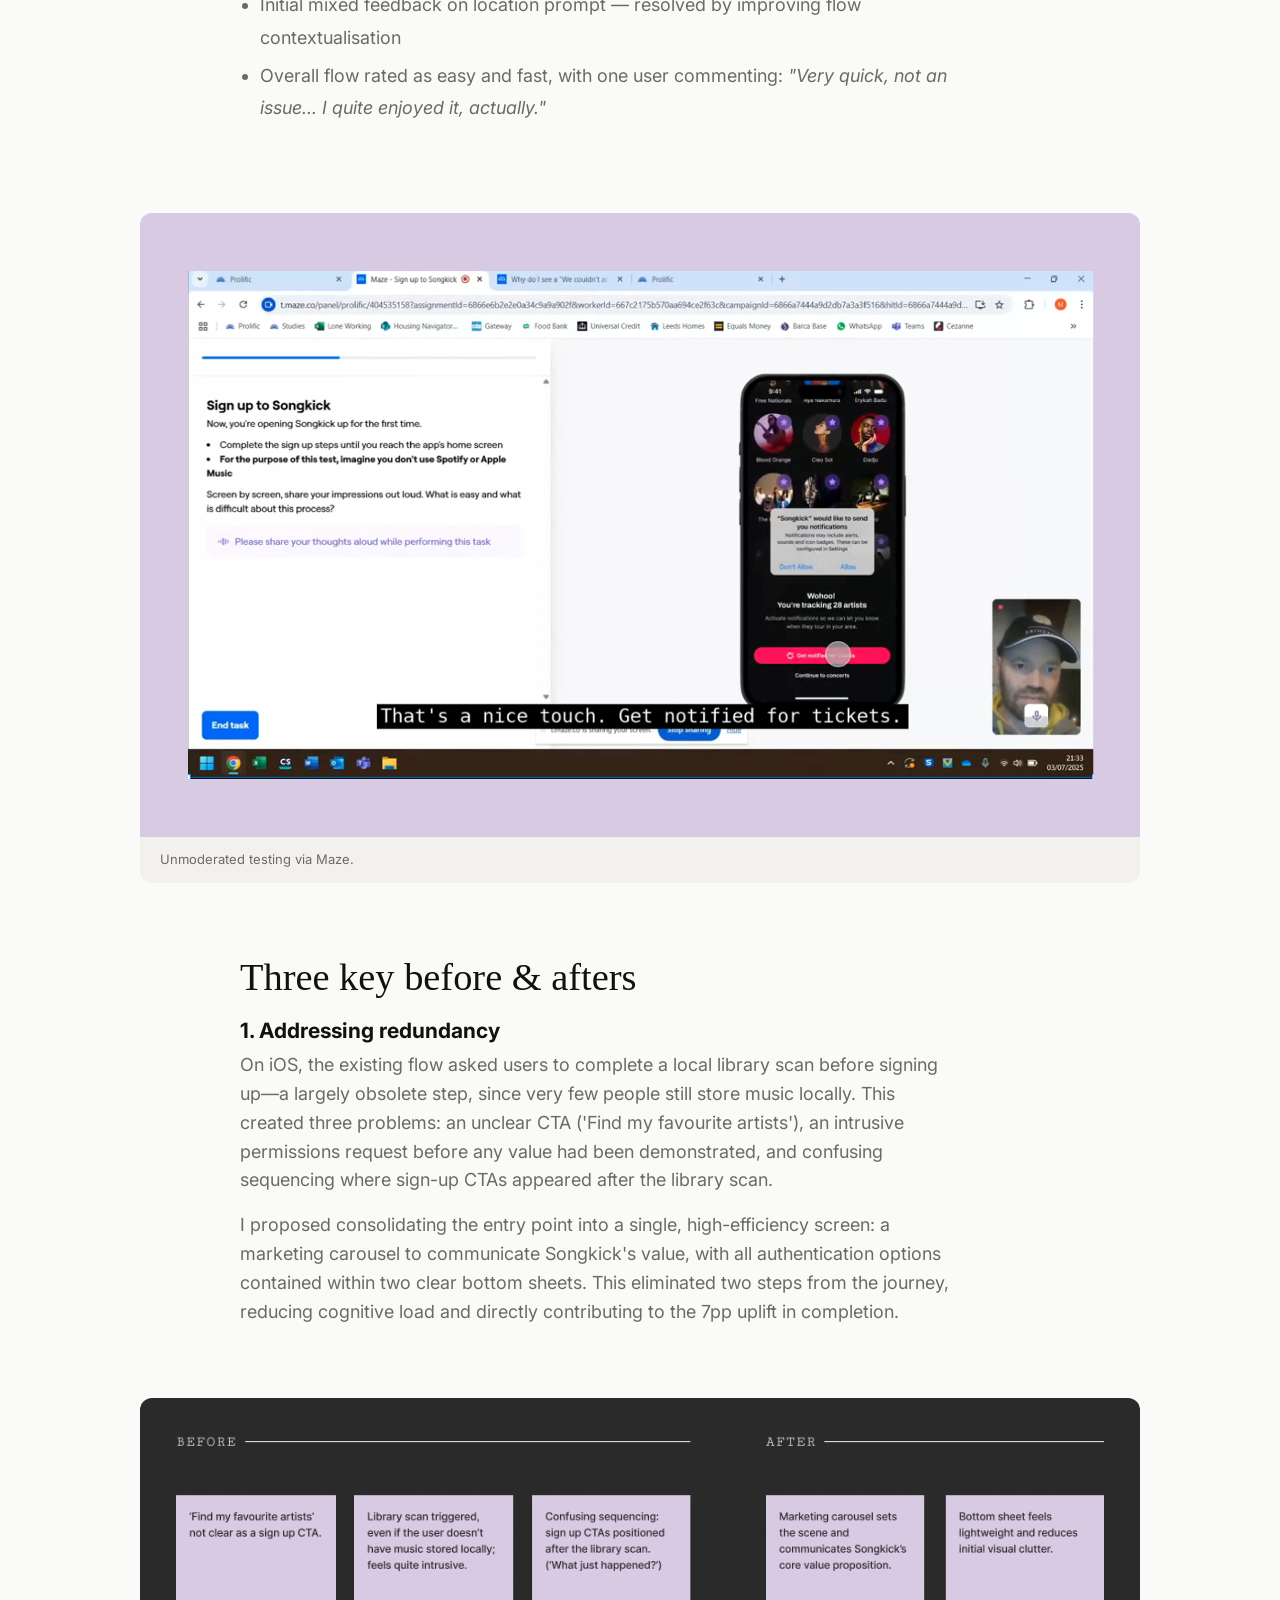
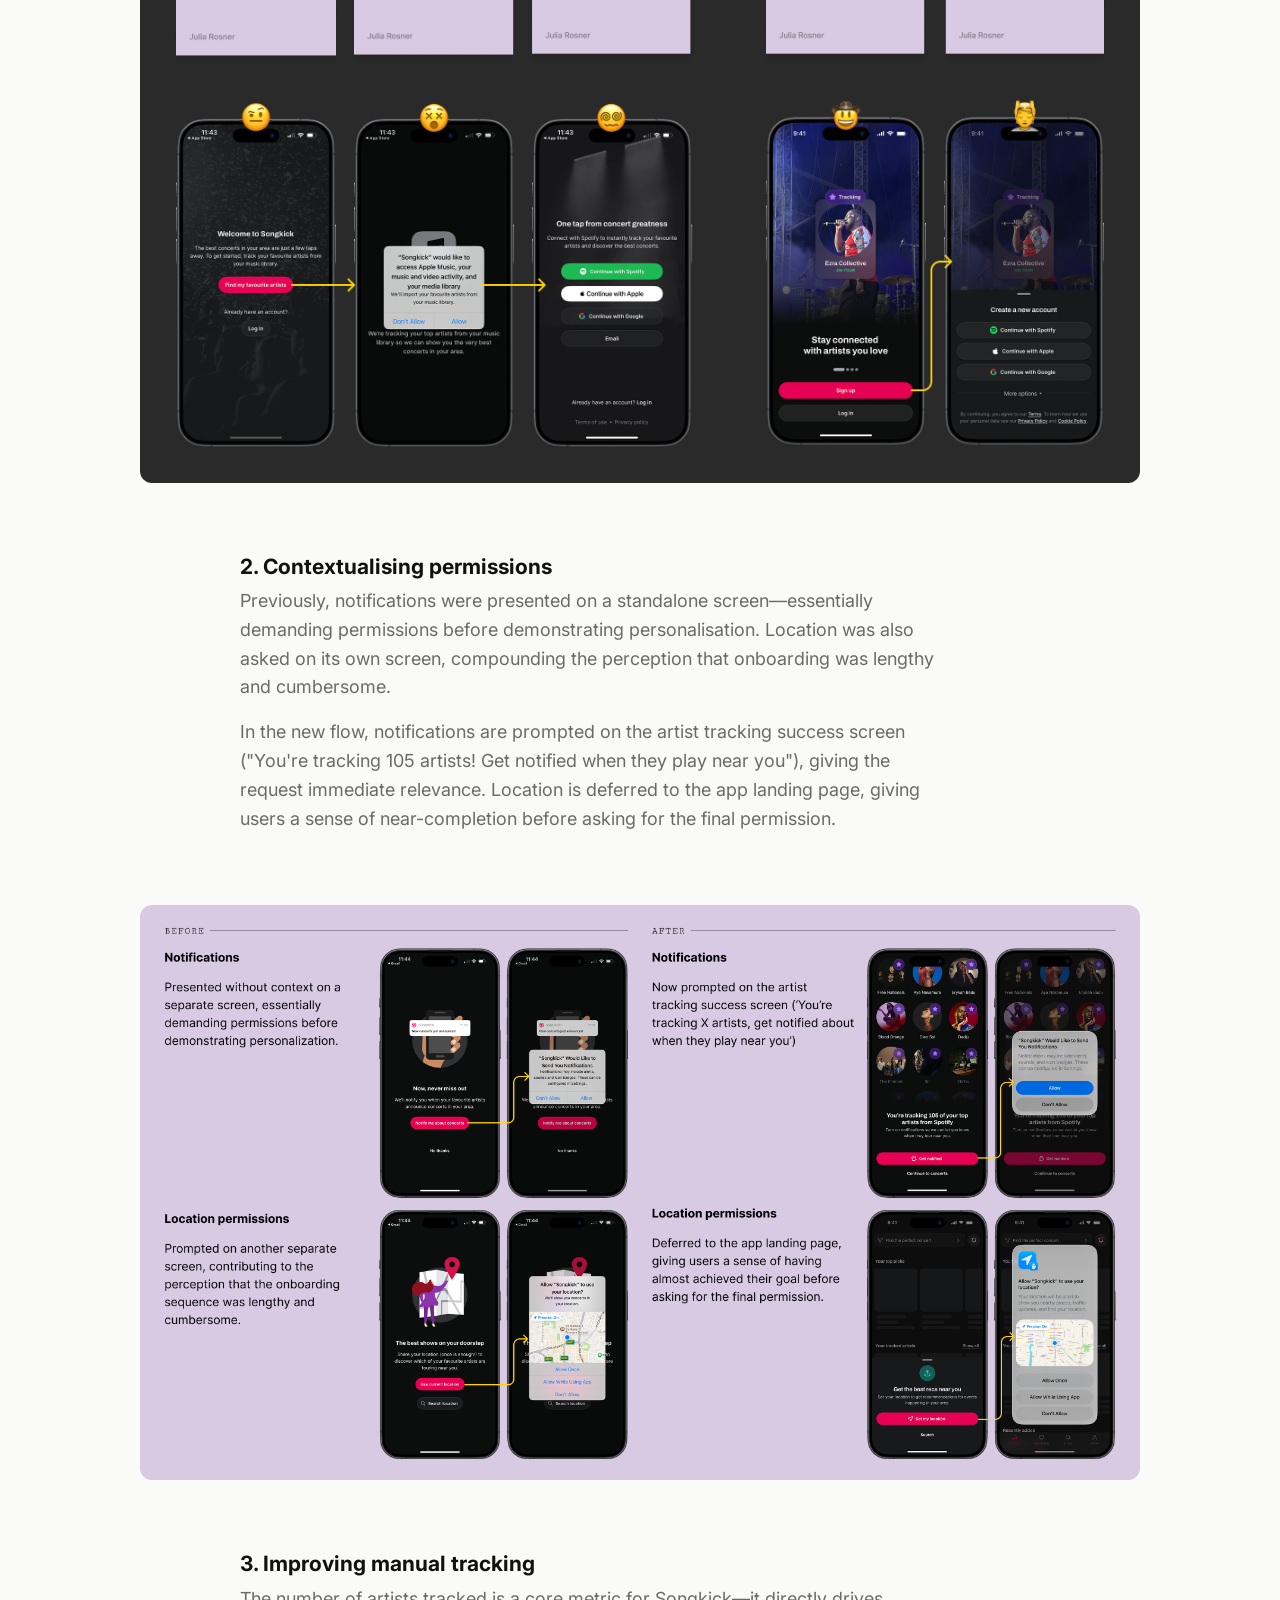
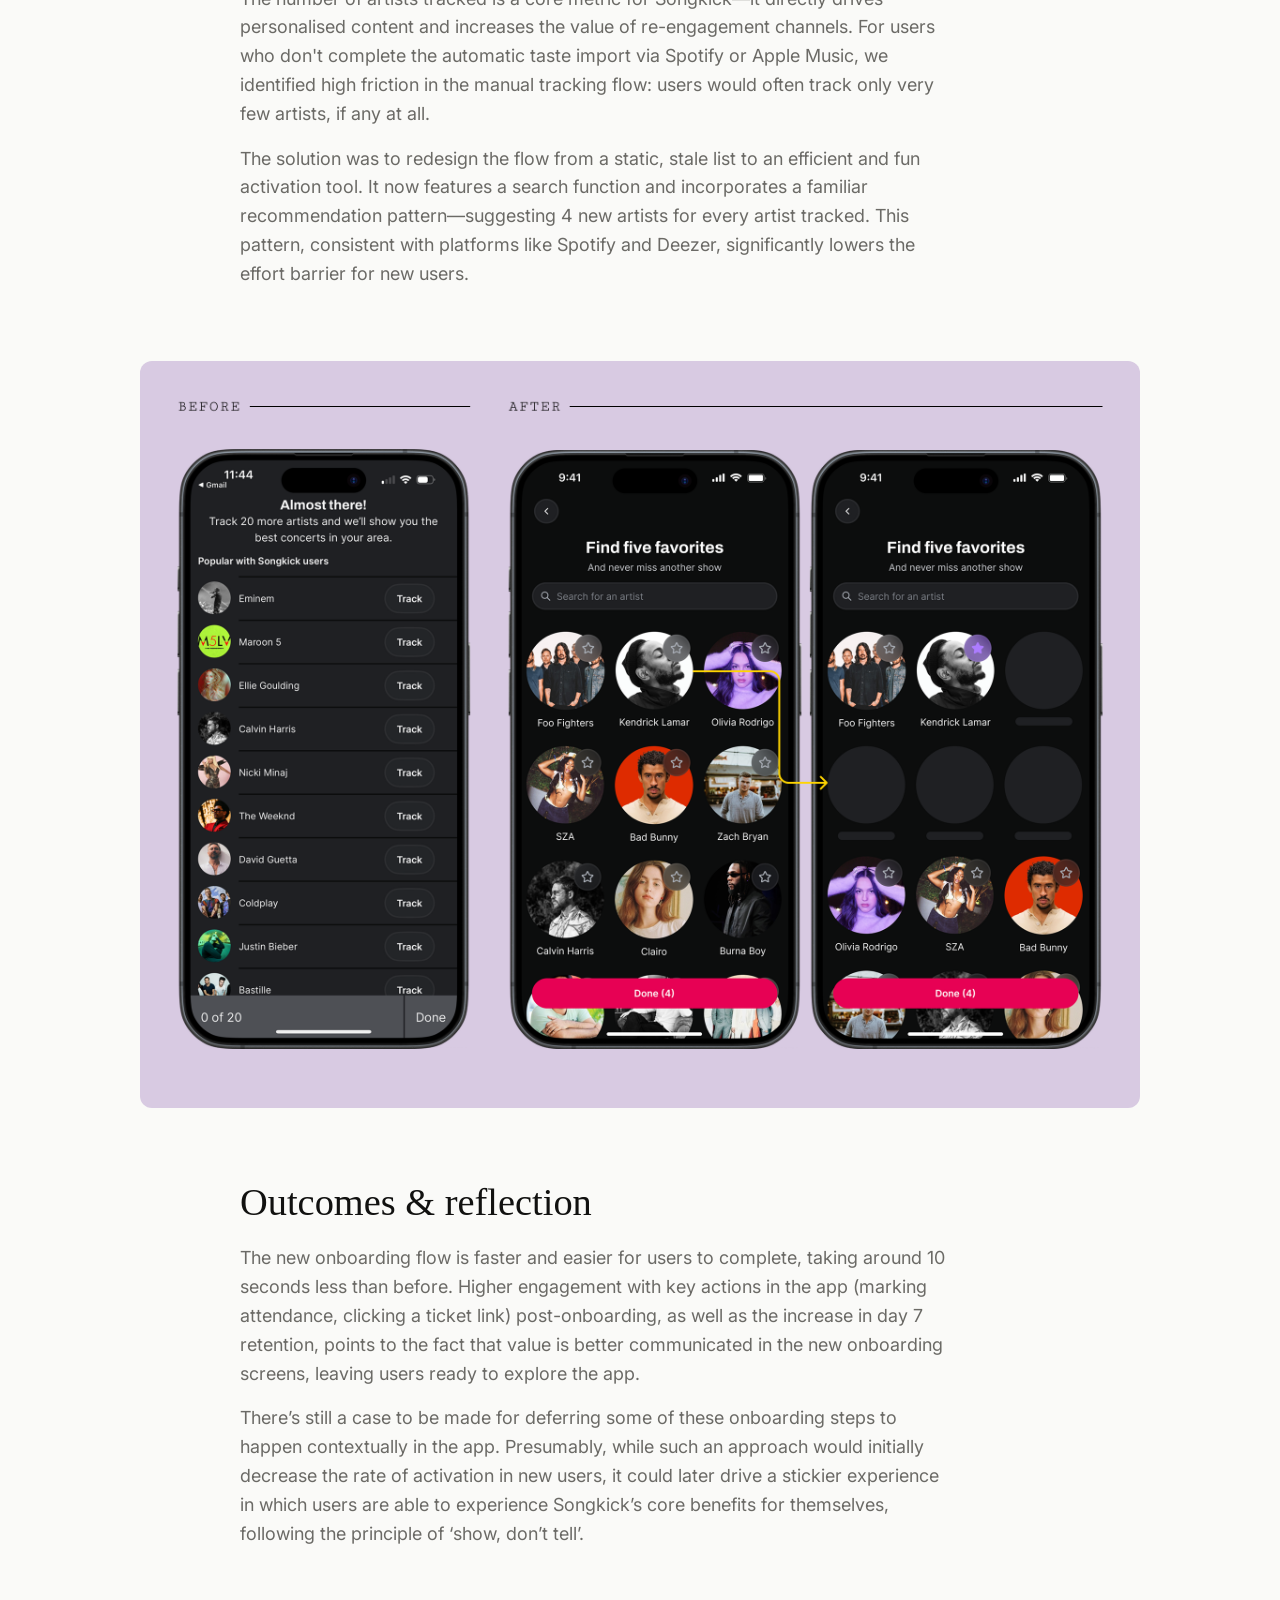
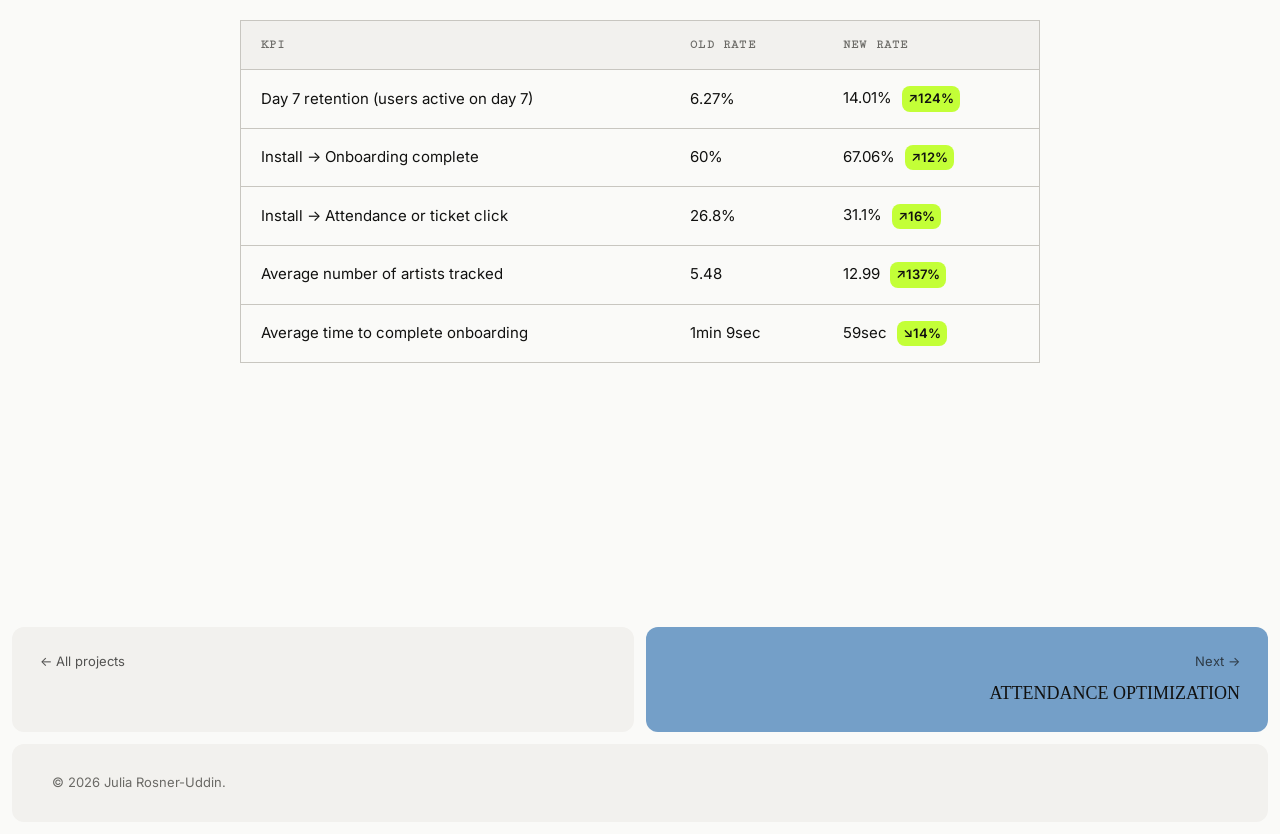
==== commit 5e7c8214: "case studies 1-3" ====
--- a/project1.html
+++ b/project1.html
@@ -12,6 +12,20 @@
 </head>
 <body class="theme-purple">
 
+  <!-- PASSWORD GATE -->
+  <div id="pw-gate">
+    <div class="pw-modal">
+      <span class="tag">Protected work</span>
+      <h2>Enter password to continue</h2>
+      <p class="pw-subtitle">This case study is password protected.</p>
+      <div class="pw-form">
+        <input class="pw-input" type="password" id="pw-input" placeholder="Password" autocomplete="off" />
+        <button id="pw-submit" class="btn">Enter</button>
+      </div>
+      <p class="pw-error" id="pw-error">Incorrect password. Try again.</p>
+    </div>
+  </div>
+
   <!-- NAV -->
   <nav>
     <a href="index.html" class="nav-name">Julia Rosner-Uddin</a>
@@ -36,7 +50,7 @@
         <a href="index.html" class="cs-back">← Back to work</a>
         <span class="tag">Mobile · Activation</span>
         <h1>New Onboarding Flow</h1>
-        <p class="cs-subtitle">A major redesign which doubled day 7 retention by re-sequencing, shortening, and properly contextualising the core activation steps of a concert discovery app with 460K MAUs.</p>
+        <p class="cs-subtitle">A major redesign which doubled day 7 retention by re-sequencing and properly contextualising the core activation steps of Songkick, a concert discovery app with 460K MAUs.</p>
         <div class="cs-meta">
           <div class="cs-meta-item">
             <span class="cs-meta-label">Timeline</span>
@@ -48,10 +62,10 @@
           </div>
           <div class="cs-meta-item">
             <span class="cs-meta-label">Team</span>
-            <span>1 PM · 2 Designers 🙋‍♀️ · 3 Engineers · 1 QA</span>
-          </div>
-          <div class="cs-meta-item">
-            <span class="cs-meta-label">Key result</span>
+            <span>1 PM · 1 Designer 🙋‍♀️ · 3 Engineers · 1 QA</span>
+          </div>
+          <div class="cs-meta-item">
+            <span class="cs-meta-label">Key results</span>
             <span>Doubled day 7 retention • 16% increase in high-value actions (ticket link clicks) in the first session • 12% uplift in completion</span>
           </div>
         </div>
@@ -64,73 +78,84 @@
   <main class="cs-body">
     <div class="cs-container cs-content">
 
-      <!-- OVERVIEW -->
-      <section class="cs-section">
-        <h2>Overview</h2>
-        <p>Songkick is a concert discovery app with 460K monthly active users. The product helps people track their favourite artists and get notified about live shows in their area. Despite strong top-of-funnel performance, a significant portion of new users were dropping off before ever experiencing the app's core value—a personalised concert feed.</p>
-        <p>Over 6 weeks, I led the end-to-end redesign of the onboarding flow: from research and hypothesis through to prototyping, testing, and handoff.</p>
-      </section>
-
-      <section class="cs-section">
-        <h2>The new flow in action</h2>
-        <p><strong>Steps to complete in the prototype</strong></p>
-        <ul class="cs-list">
-          <li>
-            Sign up using a social sign up method
-          </li>
-          <li>
-            Connect Spotify, complete taste import
-          </li>
-          <li>
-            Allow notifications
-          </li>
-          <li>
-            Allow location permissions
-          </li>
-        </ul>
-      </section>
-
-        </section>
-        <section class="cs-section iframe-section">
-        <iframe style="border: 1px solid rgba(0, 0, 0, 0.1);" width="100%" height="650" src="https://embed.figma.com/proto/xpp7c4aJyqGg13kTixynsl/Assets?node-id=213-24378&viewport=407%2C352%2C0.16&scaling=scale-down&content-scaling=fixed&starting-point-node-id=213%3A24378&page-id=150%3A22338&embed-host=share" allowfullscreen></iframe>
-      </section>
-
-
-            <div class="cs-image-full">
-        <img src="images/onboarding_graph.png" alt="Outcomes data" onerror="this.style.display='none'" />
-        <p class="cs-caption">Day 7 retention doubled in the first two weeks of rollout</p>
-      </div>
-
-      <!-- PROBLEM -->
-      <section class="cs-section">
-        <h2>Core problem</h2>
-        <p>40% of new users were not completing the onboarding flow. And many of those who did land in the app arrived in a non-personalised experience, because they hadn't sufficiently engaged with the onboarding activation steps.</p>
-        <p>Only a third of new installs resulted in users taking a high-value action — marking attendance or clicking a ticket link — within the first session. That meant most users weren't experiencing what makes Songkick compelling before churning.</p>
-      </section>
-
-      <!-- FULL-WIDTH IMAGE -->
+      <!-- CONTEXT -->
+      <section class="cs-section">
+        <h2>Context</h2>
+        <p>Songkick is a concert discovery app with 460K monthly active users, helping people track their favourite artists and get notified about live shows in their area. The product has long had strong acquisition (particularly via its website), but poor retention.</p>
+        <div class="cs-note-row">
+          <p>
+            At the time we were considering this project, one of our overarching company KRs was to increase logged in MAUs by 15%. For onboarding, this means that new users should have a high quality, high value first time experience while also fulfilling as many <span class="highlight">activation criteria</span> as possible to maximize the likelihood of repeat, valuable experiences in the app.
+          </p>
+          <div class="sticky-note">
+            <h4>Activation criteria</h4>
+            <ul>
+              <li>Sign up</li>
+              <li>Allow notifications</li>
+              <li>Track a location</li>
+              <li>Track at least 30 artists</li>
+            </ul>
+          </div>
+        </div>
+      </section>
+
+            <!-- FULL-WIDTH IMAGE -->
       <div class="cs-image-full">
         <img src="images/onboarding_core-problem.png" alt="Songkick onboarding overview" onerror="this.style.display='none'" />
         <p class="cs-caption">The original onboarding flow was lengthy and overly complex, leading to significant dropoff at various steps</p>
       </div>
 
-      <!-- HYPOTHESIS -->
-      <section class="cs-section">
-        <h2>Hypothesis</h2>
-        <p>The existing onboarding flow was lengthy and cumbersome, failing to adequately communicate Songkick's core value proposition. By re-sequencing, shortening, and properly contextualising core activation jobs—connecting a music streaming service, asking for device permissions—we could reduce drop-off and ensure users landed in a personalised, sticky experience that would motivate them to keep exploring.</p>
-      </section>
-
       <!-- RESEARCH -->
       <section class="cs-section">
-        <h2>Research</h2>
-        <p>Since the onboarding flow would need to be replaced end-to-end—representing significant product risk—I led an extensive quantitative and qualitative research effort. This was essential for building stakeholder confidence and securing roadmap prioritisation.</p>
-        <p><strong>Quantitative analysis</strong> identified three key hurdles to activation:</p>
-        <ul class="cs-list">
-          <li>Not tracking enough artists (insufficient personalisation)</li>
-          <li>Not allowing push notifications (no re-engagement channel)</li>
-          <li>Overall length of onboarding (bad first impression, fatigue)</li>
-        </ul>
-        <p><strong>Unmoderated user testing (10 users via Maze)</strong> on a prototype revealed:</p>
+        <h2>Initial research</h2>
+        <p>Knowing that onboarding could be a suitable lever to move our target metric, I worked with a PM to carry out an initial research phase. Our goal here was not only to get a better picture of our baseline, but also to use this to build stakeholder confidence and secure roadmap prioritization.</p>
+        <p>
+          Data analysis showed that 40% new users were not completing sign up. Of those that did, many were landing in an un-personalised experience in the app with only 1/3 of users taking high-value action (clicking a ticket link or marking Interested/Going on an event) post-onboarding.
+        </p>
+        <p>To us, this signalled that onboarding suffered not only from poor UI (due to having been neglected for a number of years) but was actually a significant bottleneck in which users were not having an aha moment—leaving little to no motiviation to return to the app.</p>
+      </section>
+
+       <!-- FULL-WIDTH IMAGE -->
+      <div class="cs-image-full">
+        <img src="images/onboarding-initial-research.png" alt="Initial research" onerror="this.style.display='none'" />
+        <p class="cs-caption">A snapshot of some of the metrics we investigated.</p>
+      </div>
+
+      <!-- PROCESS -->
+      <section class="cs-section">
+        <h2>Process</h2>
+        <p>Once we had secured roadmap prioritization, I took our research and developed a set of HMWs, eventually mapping out three different directions for the new onboarding flow, each entailing various levels of complexity.</p>
+      </section>
+
+      <!-- FULL-WIDTH IMAGE -->
+      <div class="cs-image-full">
+        <img src="images/onboarding_process.jpg" alt="Initial research" onerror="this.style.display='none'" />
+        <p class="cs-caption">Early work mapping out ideas.</p>
+      </div>
+
+      <!-- Strategic tradeoff -->
+      <section class="cs-section">
+        <h2>Making strategic tradeoffs</h2>
+        <p>I came up with low-fi designs for each of the three proposed routes, visualizing what each user journey would look like. In the end, we went with a route which proposed optimizing the existing steps first, rather than shortening the onboarding flow more radically (e.g., by deferring steps like the Notification permisison prompt to appear contextually in the app, rather than as a discreet step in onboarding.)</p>
+        <p>This decision allowed us to deliver an immediate, measurable uplift, establishing a solid foundation from which we could launch more radical, data-driven experiments in the future.</p>
+      </section>
+
+            <!-- FULL-WIDTH IMAGE -->
+      <div class="cs-image-full">
+        <img src="images/onboarding_three-routes.jpg" alt="Three routes" onerror="this.style.display='none'" />
+        <p class="cs-caption">Low-fi designs of the three proposed routes which I brought to my product trio to discuss.</p>
+      </div>
+
+      <!-- PROTOTYPE -->
+                  <section class="cs-section iframe-section">
+        <h2>The new flow in action</h2>
+        <p>Click-through prototype of my finished designs. This is one of the core flows—signing up via Spotify.</p>
+        <iframe style="border: 1px solid rgba(0, 0, 0, 0.1);" width="100%" height="650" src="https://embed.figma.com/proto/xpp7c4aJyqGg13kTixynsl/Assets?node-id=213-24378&viewport=407%2C352%2C0.16&scaling=scale-down&content-scaling=fixed&starting-point-node-id=213%3A24378&page-id=150%3A22338&embed-host=share" allowfullscreen></iframe>
+      </section>
+
+      <!-- VALIDATING NEW DESIGNS -->
+      <section class="cs-section">
+        <h2>Validating the new designs</h2>
+        <p>Since the onboarding flow would need to be replaced end-to-end—representing significant product risk—I used my prototypes to run an unmoderated Maze study to help validate the new design. From this I learned that:</p>
         <ul class="cs-list">
           <li>Marketing carousel had low engagement but positive sentiment</li>
           <li>'Get notified' CTA was effective; notification prompt placement felt natural</li>
@@ -146,7 +171,8 @@
 
       <!-- ADDRESSING REDUNDANCY -->
       <section class="cs-section">
-        <h2>Addressing redundancy</h2>
+        <h2>Three key before & afters</h2>
+        <h3>1. Addressing redundancy</h3>
         <p>On iOS, the existing flow asked users to complete a local library scan before signing up—a largely obsolete step, since very few people still store music locally. This created three problems: an unclear CTA ('Find my favourite artists'), an intrusive permissions request before any value had been demonstrated, and confusing sequencing where sign-up CTAs appeared after the library scan.</p>
         <p>I proposed consolidating the entry point into a single, high-efficiency screen: a marketing carousel to communicate Songkick's value, with all authentication options contained within two clear bottom sheets. This eliminated two steps from the journey, reducing cognitive load and directly contributing to the 7pp uplift in completion.</p>
       </section>
@@ -155,9 +181,11 @@
         <img src="images/onboarding_redundancy.png" alt="Entry point consolidation" onerror="this.style.display='none'" />
       </div>
 
+
+
       <!-- CONTEXTUALISING PERMISSIONS -->
       <section class="cs-section">
-        <h2>Contextualising permissions</h2>
+        <h3>2. Contextualising permissions</h3>
         <p>Previously, notifications were presented on a standalone screen—essentially demanding permissions before demonstrating personalisation. Location was also asked on its own screen, compounding the perception that onboarding was lengthy and cumbersome.</p>
         <p>In the new flow, notifications are prompted on the artist tracking success screen ("You're tracking 105 artists! Get notified when they play near you"), giving the request immediate relevance. Location is deferred to the app landing page, giving users a sense of near-completion before asking for the final permission.</p>
       </section>
@@ -169,7 +197,7 @@
 
       <!-- IMPROVING MANUAL TRACKING -->
       <section class="cs-section">
-        <h2>Improving manual tracking</h2>
+        <h3>3. Improving manual tracking</h3>
         <p>The number of artists tracked is a core metric for Songkick—it directly drives personalised content and increases the value of re-engagement channels. For users who don't complete the automatic taste import via Spotify or Apple Music, we identified high friction in the manual tracking flow: users would often track only very few artists, if any at all.</p>
         <p>The solution was to redesign the flow from a static, stale list to an efficient and fun activation tool. It now features a search function and incorporates a familiar recommendation pattern—suggesting 4 new artists for every artist tracked. This pattern, consistent with platforms like Spotify and Deezer, significantly lowers the effort barrier for new users.</p>
       </section>
@@ -177,19 +205,7 @@
       <div class="cs-image-full">
         <img src="images/onboarding_manual-tracking.png" alt="Permission contextualisation" onerror="this.style.display='none'" />
       </div>
-
-      <!-- THE STRATEGIC TRADE-OFF -->
-      <section class="cs-section">
-        <h2>The strategic trade-off</h2>
-        <p>Initially, I pushed for a more radical approach: deferring core activation jobs (like tracking artists and allowing push notifications) to happen contextually within the app, and even explored a full guest mode to eliminate sign-up friction entirely.</p>
-        <p>After discussions with the PM and Tech Lead, we agreed this was too great a risk. Given the severity of the problems with the existing flow, moving directly to a deferred model would have prevented us from establishing a reliable baseline for measuring true long-term impact. We prioritised optimising the existing steps first — delivering an immediate, measurable uplift, and establishing a foundation from which to launch more radical, data-driven experiments in the future.</p>
-      </section>
-
-      <div class="cs-image-full">
-        <img src="images/onboarding_strategic-tradeoff.png" alt="Strategy decision" onerror="this.style.display='none'" />
-        <p class="cs-caption">The various approaches to onboarding we explored, each positioning the various jobs at slightly different points in the user journey.</p>
-      </div>
-
+      
       <!-- OUTCOMES -->
       <section class="cs-section">
         <h2>Outcomes & reflection</h2>
@@ -242,21 +258,25 @@
         </table>
       </div>
 
-      </section>
-
-
-      <!-- PROJECT NAV -->
-      <div class="cs-nav-projects">
-        <a href="index.html#work" class="link-arrow">← All projects</a>
-        <a href="project2.html" class="link-arrow">Attendance Optimization →</a>
-      </div>
+    </section>
 
     </div>
   </main>
 
+  <!-- PROJECT NAV -->
+  <div class="cs-nav-projects">
+    <a href="index.html#work" class="cs-nav-card cs-nav-card--neutral">
+      <span class="cs-nav-dir">← All projects</span>
+    </a>
+    <a href="project2.html" class="cs-nav-card cs-nav-card--right cs-header--blue">
+      <span class="cs-nav-dir">Next →</span>
+      <span class="cs-nav-title">Attendance Optimization</span>
+    </a>
+  </div>
+
   <!-- FOOTER -->
   <footer>
-    <p>© 2026 Julia Rosner-Uddin. Designed & built with care.</p>
+    <p>© 2026 Julia Rosner-Uddin.</p>
   </footer>
 
   <script src="script.js"></script>
--- a/style.css
+++ b/style.css
@@ -115,13 +115,12 @@
   top: 0;
   z-index: 100;
   background: transparent;
-  border-bottom: 1px solid rgba(0, 0, 0, 0.08);
   display: flex;
   align-items: center;
   justify-content: space-between;
   padding: 0 40px;
   height: 60px;
-  transition: background 0.3s, border-color 0.3s;
+  transition: background 0.3s, border-color 0.3s, transform 0.3s ease;
 }
 
 /* Per-theme initial nav background — matches hero */
@@ -134,7 +133,11 @@
 /* Scrolled — transparent, dark text */
 nav.nav--scrolled {
   background: transparent;
-  border-bottom-color: rgba(0, 0, 0, 0.1);
+}
+
+/* Hidden — slides up off screen (case study pages, scroll down) */
+nav.nav--hidden {
+  transform: translateY(-110%);
 }
 
 .nav-name {
@@ -153,7 +156,8 @@
 
 nav ul a {
   font-size: 14px;
-  color: var(--grey-text);
+  color: var(--black);
+  opacity: .7;
   transition: color 0.3s;
 }
 
@@ -172,6 +176,8 @@
   padding: 80px 40px;
   background: var(--green);
   color: var(--white);
+  margin: 12px;
+  border-radius: var(--radius);
 }
 
 .hero-inner {
@@ -279,9 +285,7 @@
   padding: 100px 40px;
 }
 
-.section--alt {
-  background: #efefef;
-}
+
 
 .container {
   max-width: var(--max-width);
@@ -294,36 +298,8 @@
 }
 
 /* ===========================
-   PROJECTS — LARGE
-=========================== */
-
-.project {
-  display: grid;
-  grid-template-columns: 1fr 1fr;
-  align-items: center;
-  margin-bottom: 40px;
-}
-
-.project-image {
-  overflow: hidden;
-  position: relative;
-}
-
-.project-image img {
-  width: 100%;
-  height: 100%;
-  object-fit: cover;
-  transition: transform 0.4s ease;
-}
-
-.project--large:hover img {
-  transform: scale(1.03);
-}
-
-.card:hover .card-image img {
-  transform: scale(1.05);
-}
-
+   PROJECT INFO
+=========================== */
 
 .project-info .tag {
   display: inline-block;
@@ -344,23 +320,61 @@
 }
 
 /* ===========================
-   PROJECT GRID (small cards)
+   PROJECT GRID
 =========================== */
 
 .project-grid {
   display: grid;
   grid-template-columns: repeat(3, 1fr);
   gap: 28px;
-}
-
+  margin-top: 40px;
+}
+
+/* First card: full-width banner with side-by-side layout */
+.card--first {
+  grid-column: 1 / -1;
+  display: grid;
+  grid-template-columns: 1fr 1fr;
+  min-height: 360px;
+}
+
+.card--first .project-info {
+  padding: 20px;
+  display: flex;
+  flex-direction: column;
+  justify-content: center;
+}
+
+.cs-header--purple .card-image img {
+  object-position: right;
+}
+
+.cs-header--blue .card-image img {
+  object-position: top;
+}
+
+.cs-header--orange .card-image img {
+  object-position: top;
+}
+
+.cs-header--yellow .card-image img {
+  object-position: bottom;
+}
+
+.cs-header--sage .card-image img {
+  object-position: top;
+}
+
+/* Last card: full-width banner with side-by-side layout */
 .card--wide {
   grid-column: 1 / -1;
   display: grid;
   grid-template-columns: 1fr 1fr;
+  max-height: 300px;
 }
 
 .card--wide .project-info {
-  padding: 36px 40px;
+  padding: 20px;
   display: flex;
   flex-direction: column;
   justify-content: center;
@@ -375,7 +389,8 @@
   border-radius: var(--radius);
   overflow: hidden;
   transition: box-shadow 0.2s, transform 0.4s;
-  overflow: hidden;
+  display: flex;
+  flex-direction: column;
 }
 
 .card:hover {
@@ -383,9 +398,20 @@
   box-shadow: 0 12px 40px rgba(0,0,0,0.08);
 }
 
+/* Restore side-by-side grid layout for banner cards — must come after .card to win the cascade */
+.card--first,
+.card--wide {
+  display: grid;
+}
+
+.card-image {
+  flex: 1;
+  min-height: 80px;
+}
+
 .project-info {
-  padding: 20px 20px;
-
+  padding: 20px;
+  flex-shrink: 0;
 }
 
 /* Stretch the link to cover the entire card */
@@ -397,6 +423,7 @@
   content: '';
   position: absolute;
   inset: 0;
+  z-index: 1;
 }
 
 .card-image img {
@@ -558,10 +585,12 @@
 =========================== */
 
 footer {
-  background: var(--green);
-  color: rgba(255, 255, 255, 0.7);
+  background: var(--grey-light);
+  color: var(--grey-text);
   padding: 28px 40px;
   font-size: 13px;
+  margin: 12px;
+  border-radius: var(--radius);
 }
 
 .footer-inner {
@@ -581,12 +610,12 @@
 }
 
 .footer-links a {
-  color: rgba(255, 255, 255, 0.7);
+  color: var(--grey-text);
   transition: color 0.2s;
 }
 
 .footer-links a:hover {
-  color: var(--white);
+  color: var(--black);
 }
 
 /* ===========================
@@ -594,14 +623,18 @@
 =========================== */
 
 @media (max-width: 900px) {
-  .project {
-    grid-template-columns: 1fr;
-    gap: 32px;
-    margin-bottom: 64px;
-  }
-
   .project-grid {
     grid-template-columns: 1fr 1fr;
+  }
+
+  .card {
+    max-height: 500px;
+  }
+
+  /* Wide cards revert to a normal 1-col cell in the 2×2 */
+  .card--wide {
+    grid-column: auto;
+    display: block;
   }
 
   .about-grid {
@@ -618,9 +651,9 @@
     max-width: 400px;
   }
 
-    .text-container {
-  max-width: 100%;
-}
+  .text-container {
+    max-width: 100%;
+  }
 }
 
 @media (max-width: 600px) {
@@ -628,6 +661,15 @@
     padding: 0 20px;
   }
 
+  footer {
+    margin: 0 8px 8px;
+  }
+
+  .hero {
+    margin: 8px;
+    border-radius: 8px;
+  }
+
   nav ul {
     gap: 20px;
   }
@@ -658,5 +700,12 @@
     grid-template-columns: 1fr;
   }
 
-
-}
+  /* Stack first card vertically at small sizes */
+  .card--first {
+    display: flex;
+  }
+
+  .card--first .card-image img {
+    object-position: bottom;
+  }
+}
--- a/case-study.css
+++ b/case-study.css
@@ -24,12 +24,12 @@
 }
 
 .cs-section {
-  margin: 0 auto;
+  margin: 0 100px;
   margin-bottom: 72px;
 }
 
 .iframe-section {
-  display: flex;
+  display: block;
   justify-content: center;
   align-items: center;  
 }
@@ -42,6 +42,7 @@
   font-size: 14px;
   font-weight: 600;
   color: var(--black);
+  opacity: .7;
 }
 
 .cs-header h1 {
@@ -58,6 +59,7 @@
   line-height: 1.5;
   max-width: 55ch;
   margin-bottom: 48px;
+    opacity: .7;
 }
 
 .cs-meta-label {
@@ -66,6 +68,7 @@
   text-transform: uppercase;
   font-family: var(--font-serif);
 }
+
 .cs-section h2 {
   margin-bottom: 20px;
 }
@@ -106,7 +109,7 @@
   font-family: var(--font-serif);
   font-size: 40px;
   font-weight: 400;
-  color: var(--green);
+  color: var(--black);
   line-height: 1;
 }
 
@@ -176,6 +179,7 @@
 .cs-meta-item span:last-child {
   font-size: 15px;
   font-weight: 400;
+  opacity: .7;
 }
 
 /* ===========================
@@ -364,7 +368,7 @@
   flex-wrap: wrap;
   margin-top: 40px;
   padding: 40px;
-  background: var(--grey-light);
+  background: #F5F0DD;
   border-radius: var(--radius);
 }
 
@@ -379,12 +383,47 @@
 =========================== */
 
 .cs-nav-projects {
-  display: flex;
-  justify-content: space-between;
-  align-items: center;
-  padding-top: 64px;
-  border-top: 1px solid var(--grey-light);
-  margin-top: 40px;
+  display: grid;
+  grid-template-columns: 1fr 1fr;
+  gap: 12px;
+  margin: 0 12px 12px;
+}
+
+.cs-nav-card {
+  display: flex;
+  flex-direction: column;
+  gap: 6px;
+  padding: 24px 28px;
+  border-radius: var(--radius);
+  transition: transform 0.2s, box-shadow 0.2s;
+  text-decoration: none;
+  color: var(--black);
+}
+
+.cs-nav-card--neutral {
+  background: var(--grey-light);
+}
+
+.cs-nav-card:hover {
+  transform: translateY(-2px);
+  box-shadow: 0 8px 24px rgba(0, 0, 0, 0.08);
+}
+
+.cs-nav-card--right {
+  text-align: right;
+}
+
+.cs-nav-dir {
+  font-size: 13px;
+  color: var(--black);
+  opacity: .7;
+}
+
+.cs-nav-title {
+  font-family: var(--font-serif);
+  font-size: 18px;
+  font-weight: 400;
+  text-transform: uppercase;
 }
 
 /* ===========================
@@ -418,6 +457,61 @@
   color: var(--black);
   font-size: 13px;
   margin-bottom: 4px;
+}
+
+/* ===========================
+   STICKY NOTE
+=========================== */
+
+.sticky-note {
+  background: #C3FF37;
+  border-radius: 8px;
+  padding: 16px 20px;
+  display: inline-block;
+  transform: rotate(2deg);
+  margin-top: 28px;
+  max-width: 280px;
+}
+
+.cs-note-row {
+  display: flex;
+  align-items: flex-end;
+  gap: 32px;
+}
+
+.cs-note-row p {
+  flex: 1;
+  min-width: 0;
+  max-width: none;
+  margin-bottom: 0;
+}
+
+.cs-note-row .sticky-note {
+  flex-shrink: 0;
+  margin-top: 0;
+}
+
+.sticky-note h4 {
+  font-weight: 700;
+  font-size: 15px;
+  margin-bottom: 10px;
+  color: var(--black);
+  line-height: 1.3;
+}
+
+.sticky-note ul {
+  list-style: disc;
+  padding-left: 18px;
+  font-size: 14px;
+  color: var(--black);
+  line-height: 1.4;
+}
+
+.highlight {
+  background: #C3FF37;
+  padding: 0 3px;
+  border-radius: 2px;
+  color: var(--black);
 }
 
 /* ===========================
@@ -460,10 +554,87 @@
 }
 
 /* ===========================
+   PASSWORD GATE
+=========================== */
+
+#pw-gate {
+  position: fixed;
+  inset: 0;
+  z-index: 9999;
+  background: var(--white);
+  display: flex;
+  align-items: center;
+  justify-content: center;
+  transition: opacity 0.3s;
+}
+
+.pw-modal {
+  text-align: center;
+  max-width: 400px;
+  width: 100%;
+  padding: 0 24px;
+}
+
+.pw-modal .tag {
+  display: block;
+  margin-bottom: 16px;
+}
+
+.pw-modal h2 {
+  font-family: var(--font-serif);
+  font-weight: 400;
+  text-transform: uppercase;
+  margin-bottom: 12px;
+}
+
+.pw-subtitle {
+  font-size: 15px;
+  color: var(--grey-text);
+  margin-bottom: 32px;
+}
+
+.pw-form {
+  display: flex;
+  gap: 10px;
+  justify-content: center;
+}
+
+.pw-input {
+  flex: 1;
+  padding: 12px 20px;
+  border: 1.5px solid var(--grey-mid);
+  border-radius: 100px;
+  font-size: 15px;
+  font-family: var(--font-sans);
+  outline: none;
+  background: var(--white);
+  color: var(--black);
+  transition: border-color 0.2s;
+}
+
+.pw-input:focus {
+  border-color: var(--black);
+}
+
+.pw-error {
+  font-size: 14px;
+  color: #b94040;
+  margin-top: 14px;
+  display: none;
+}
+
+/* ===========================
    RESPONSIVE
 =========================== */
 
-@media (max-width: 760px) {
+@media (max-width: 600px) {
+  .cs-note-row {
+    flex-direction: column;
+    align-items: flex-start;
+  }
+}
+
+@media (max-width: 900px) {
   .cs-hero-layout {
     grid-template-columns: 1fr;
   }
@@ -480,6 +651,8 @@
 
   .cs-section {
     padding: 0;
+    margin: 0 20px;
+    margin-bottom: 72px;
   }
 
   .cs-container {
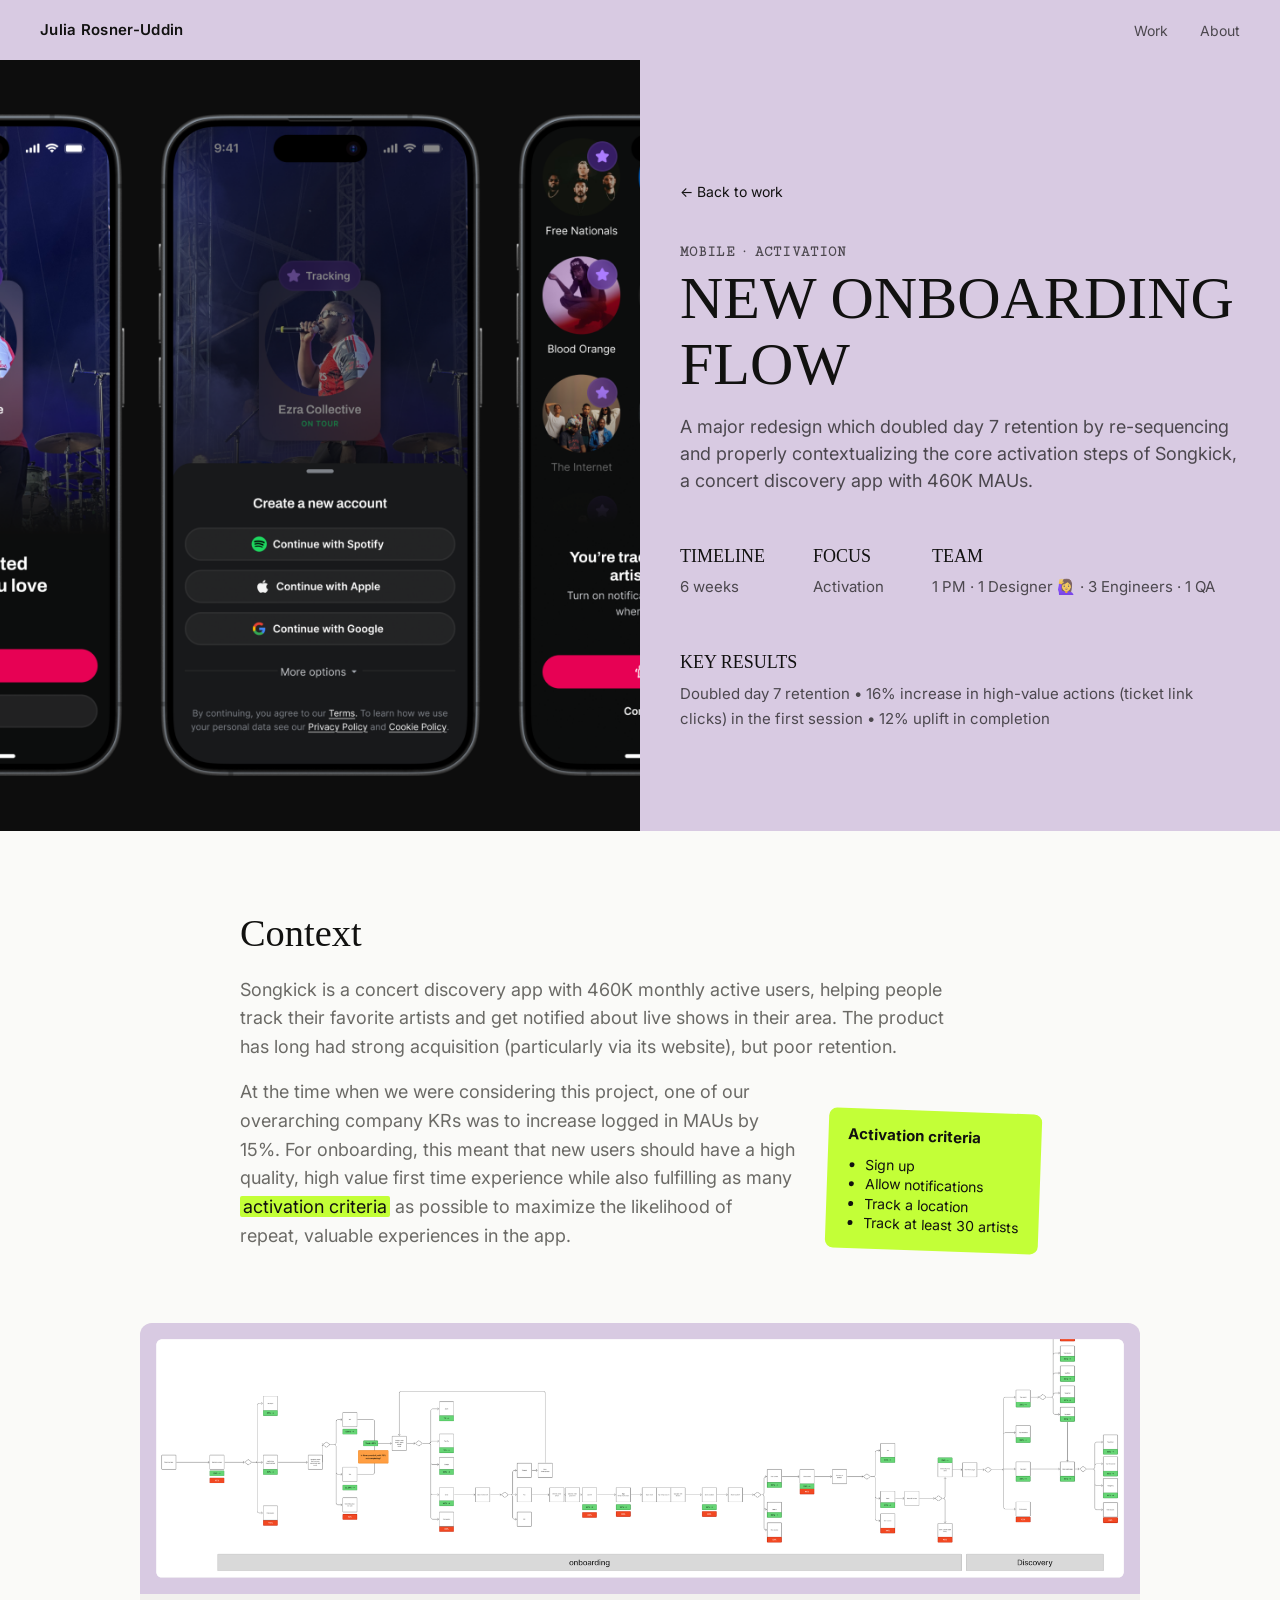
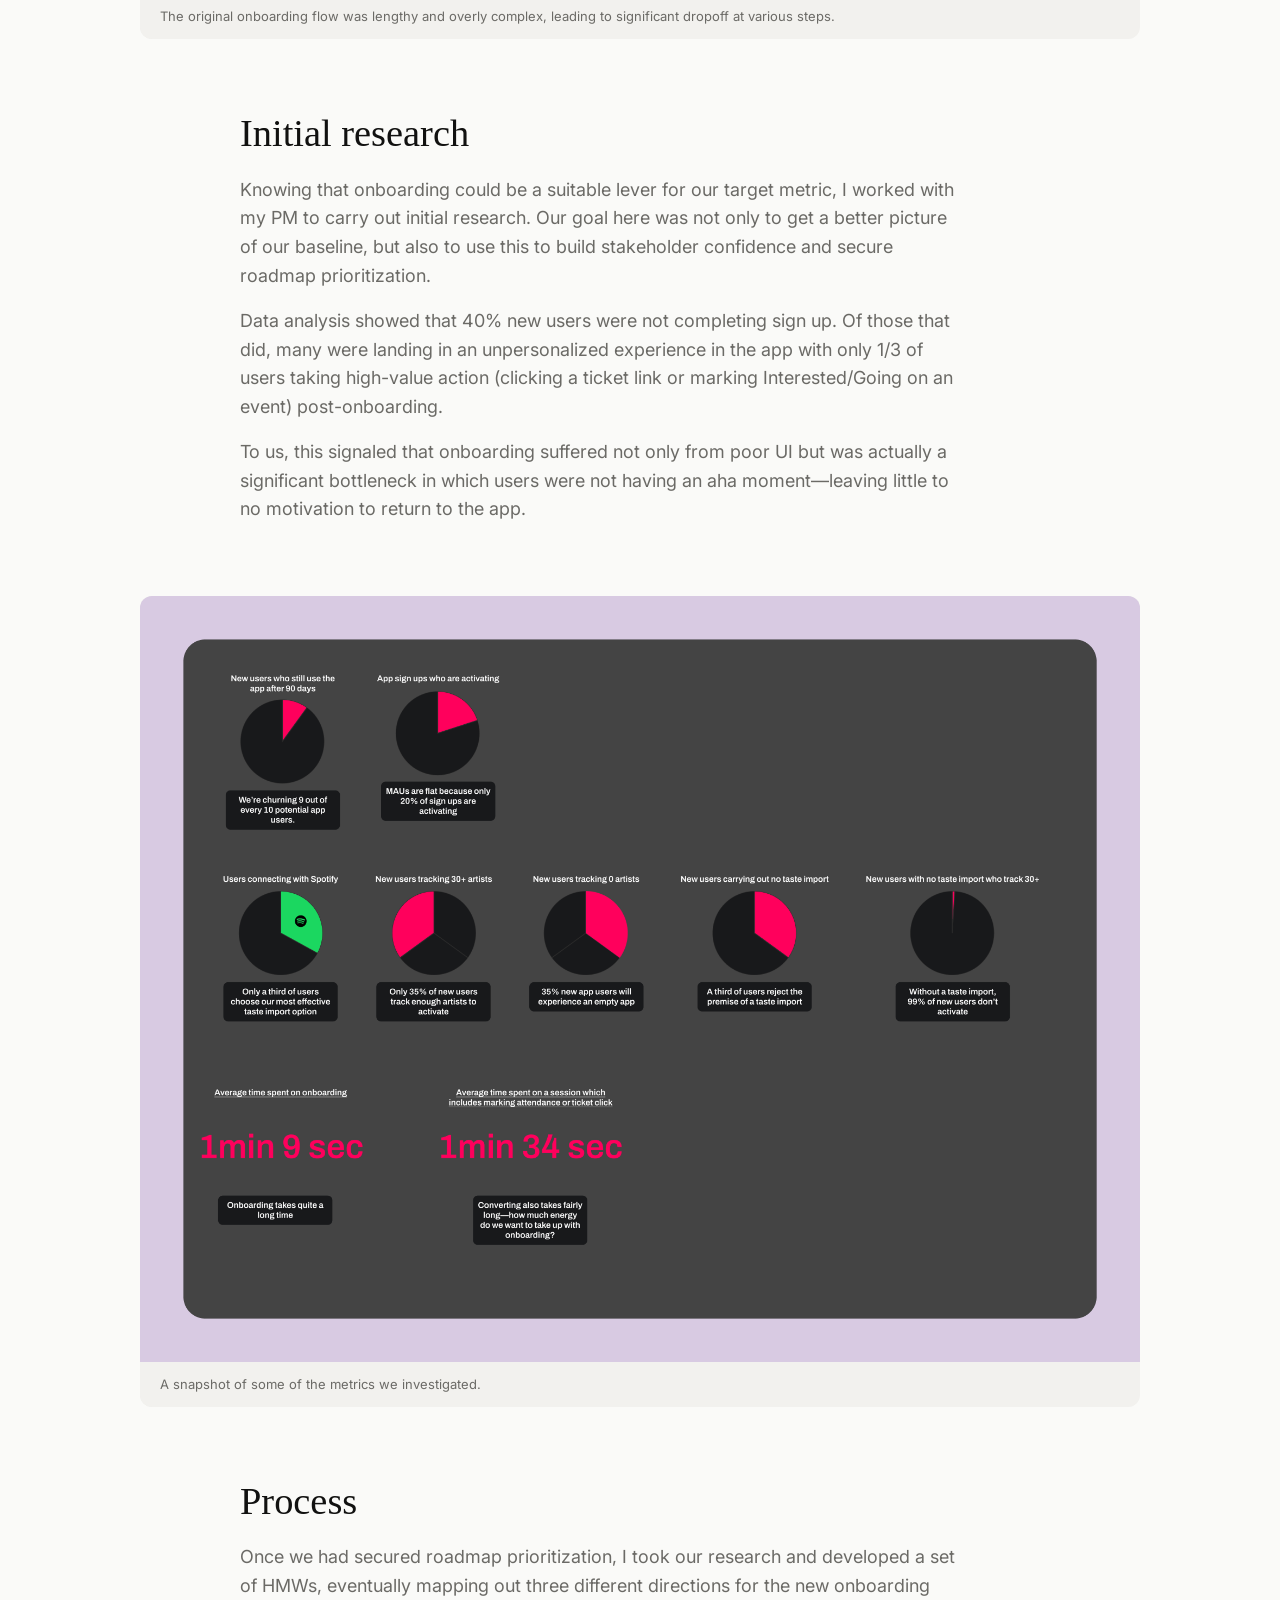
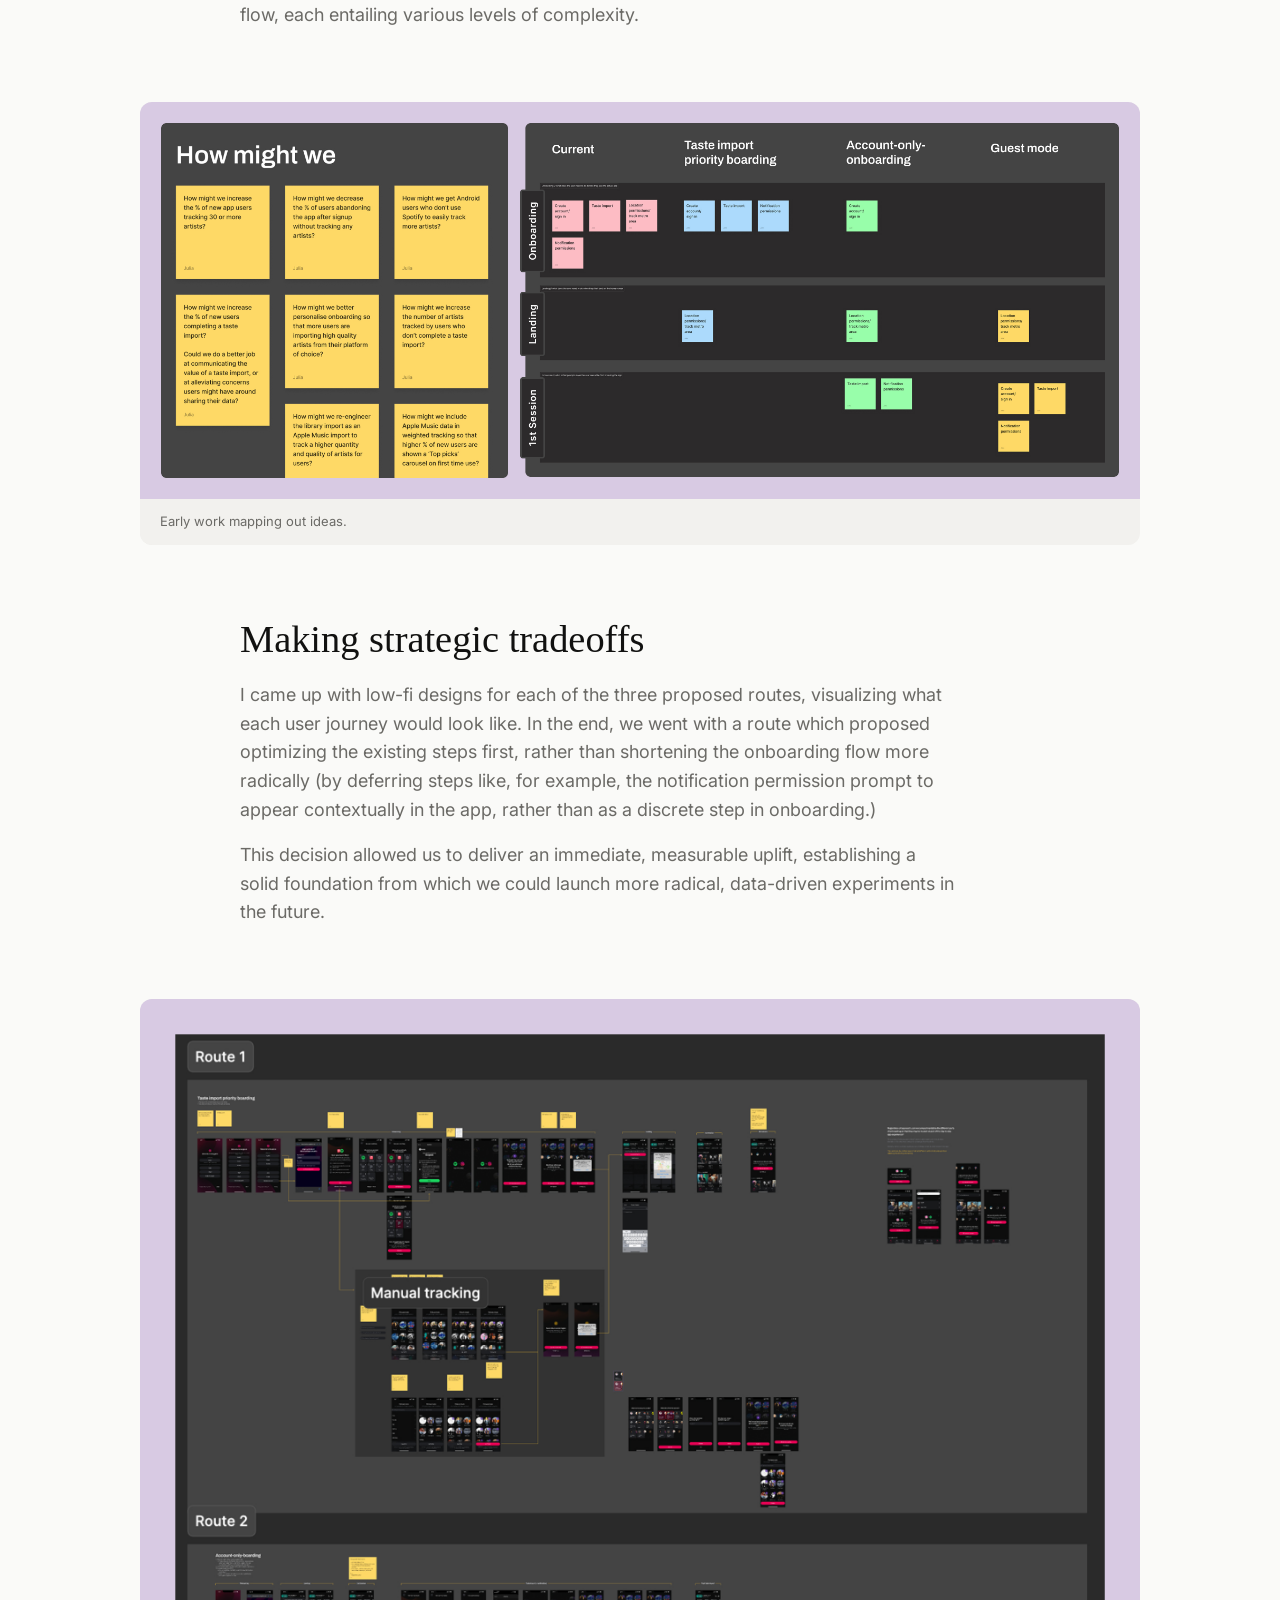
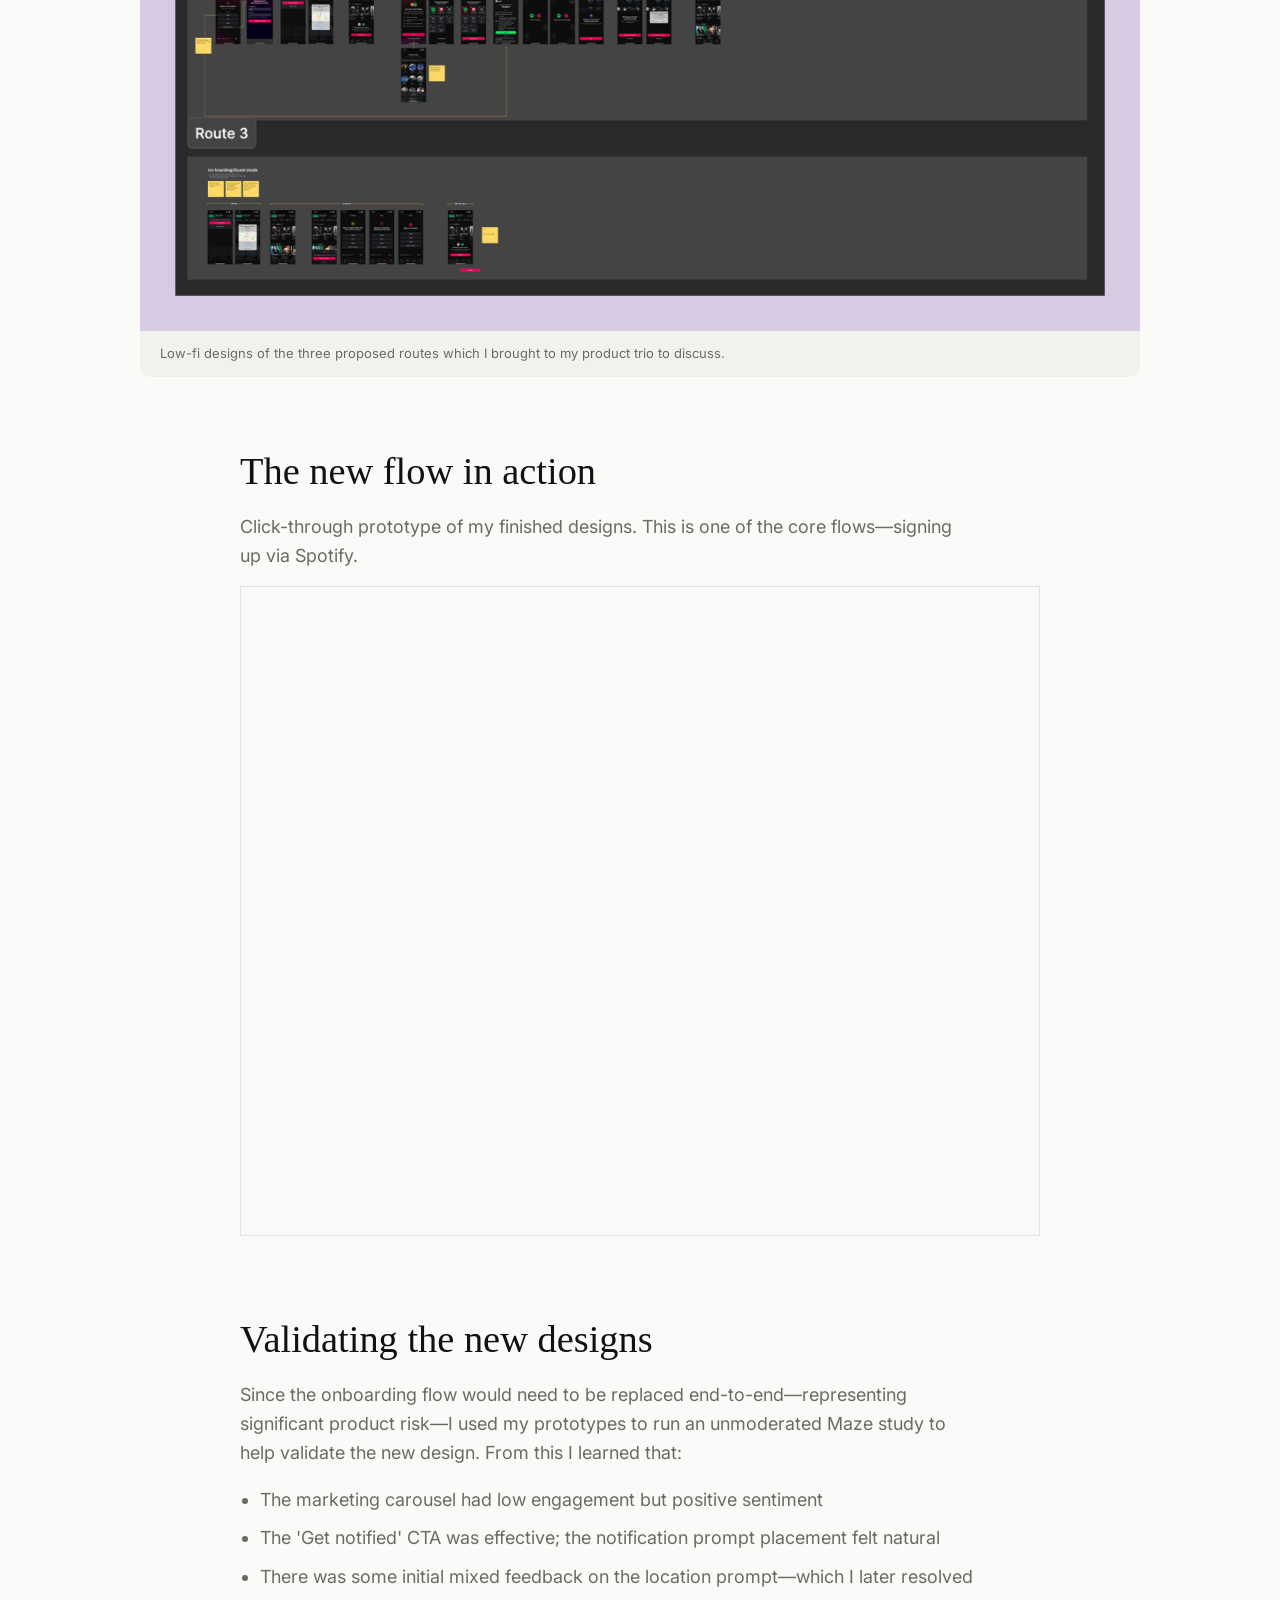
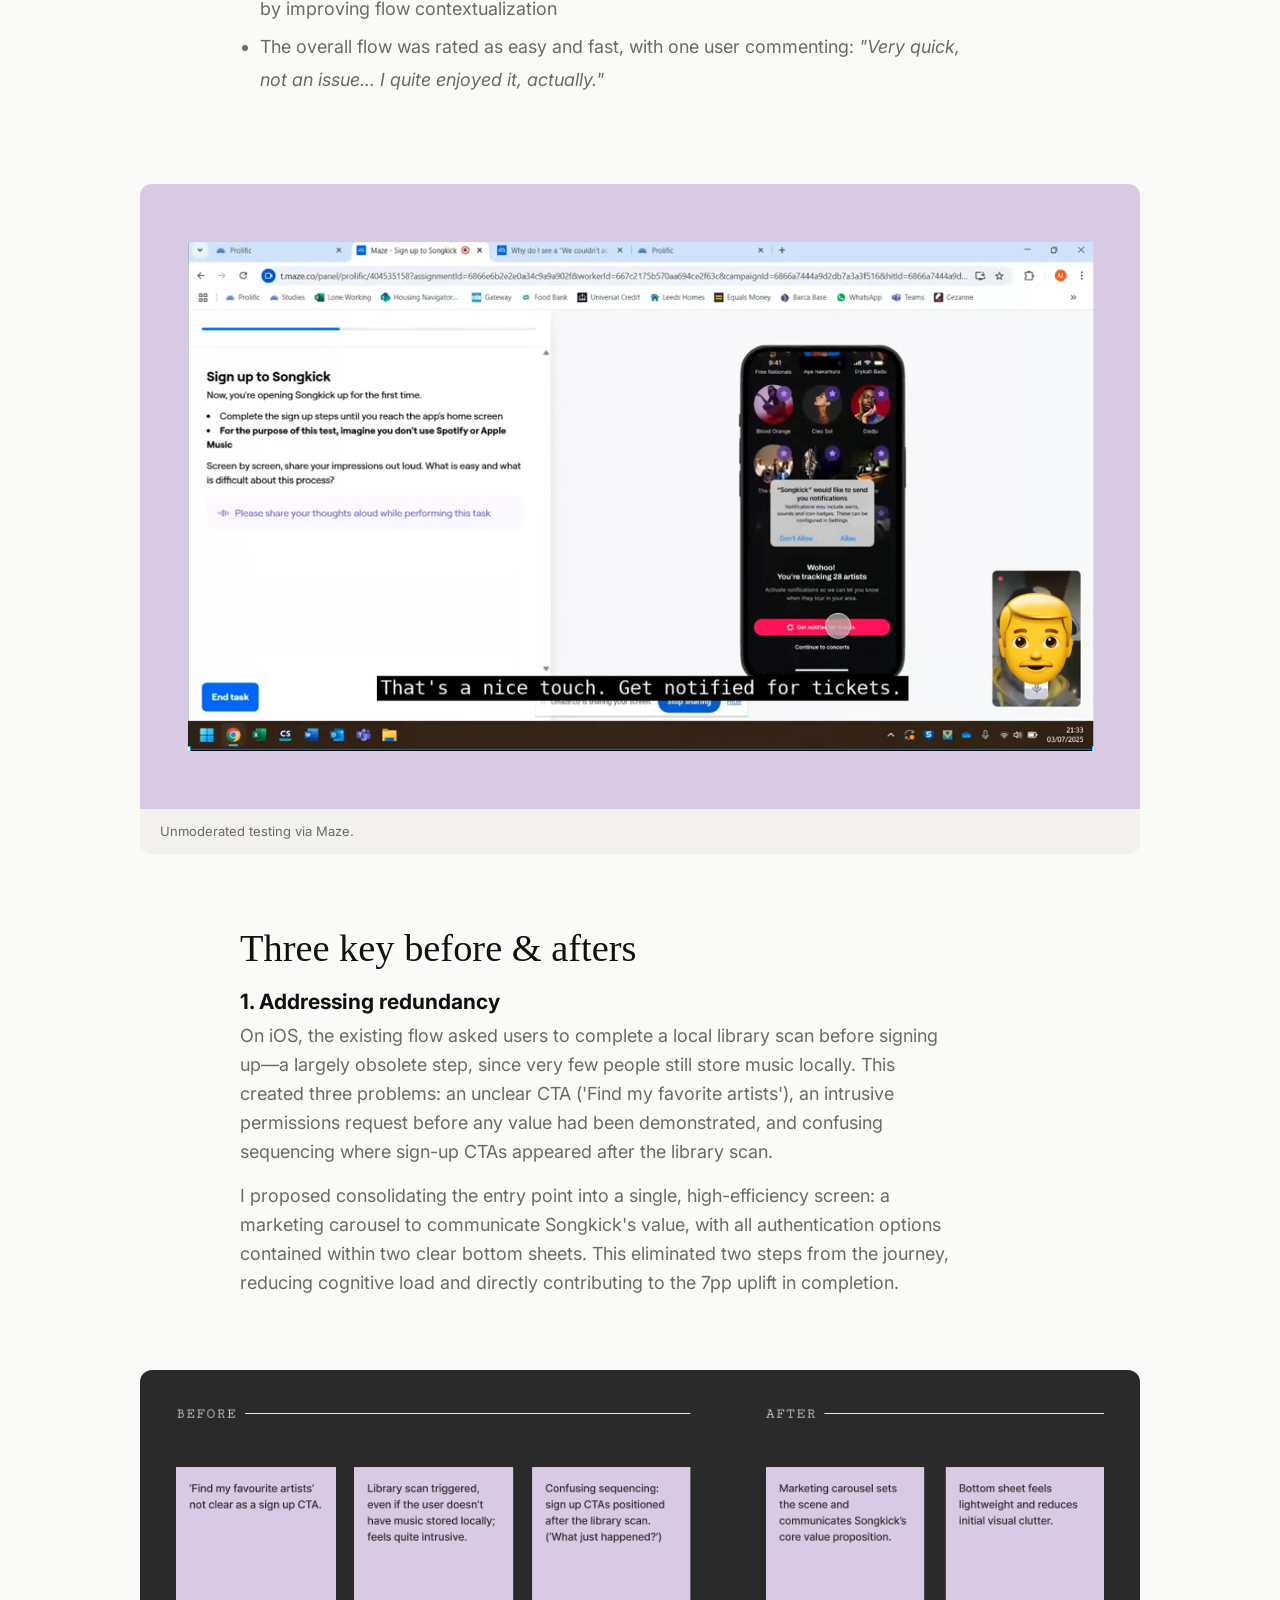
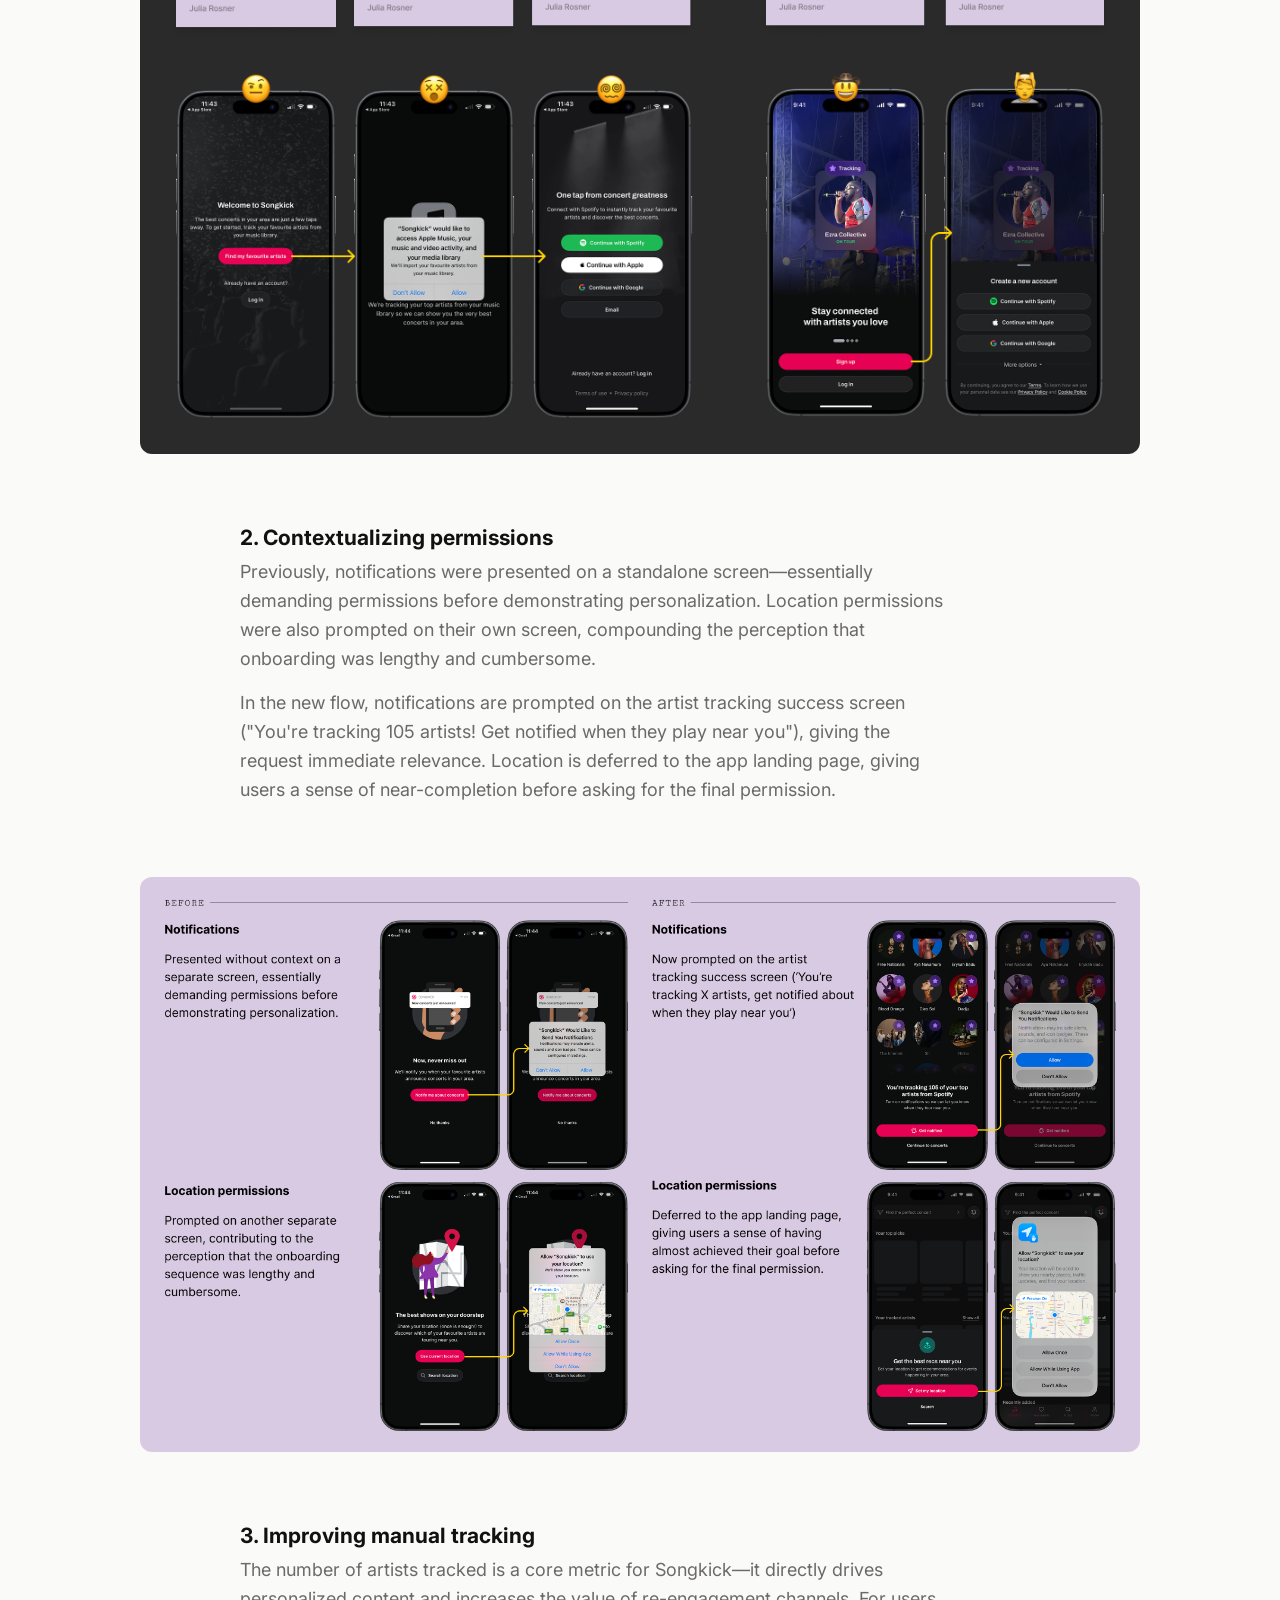
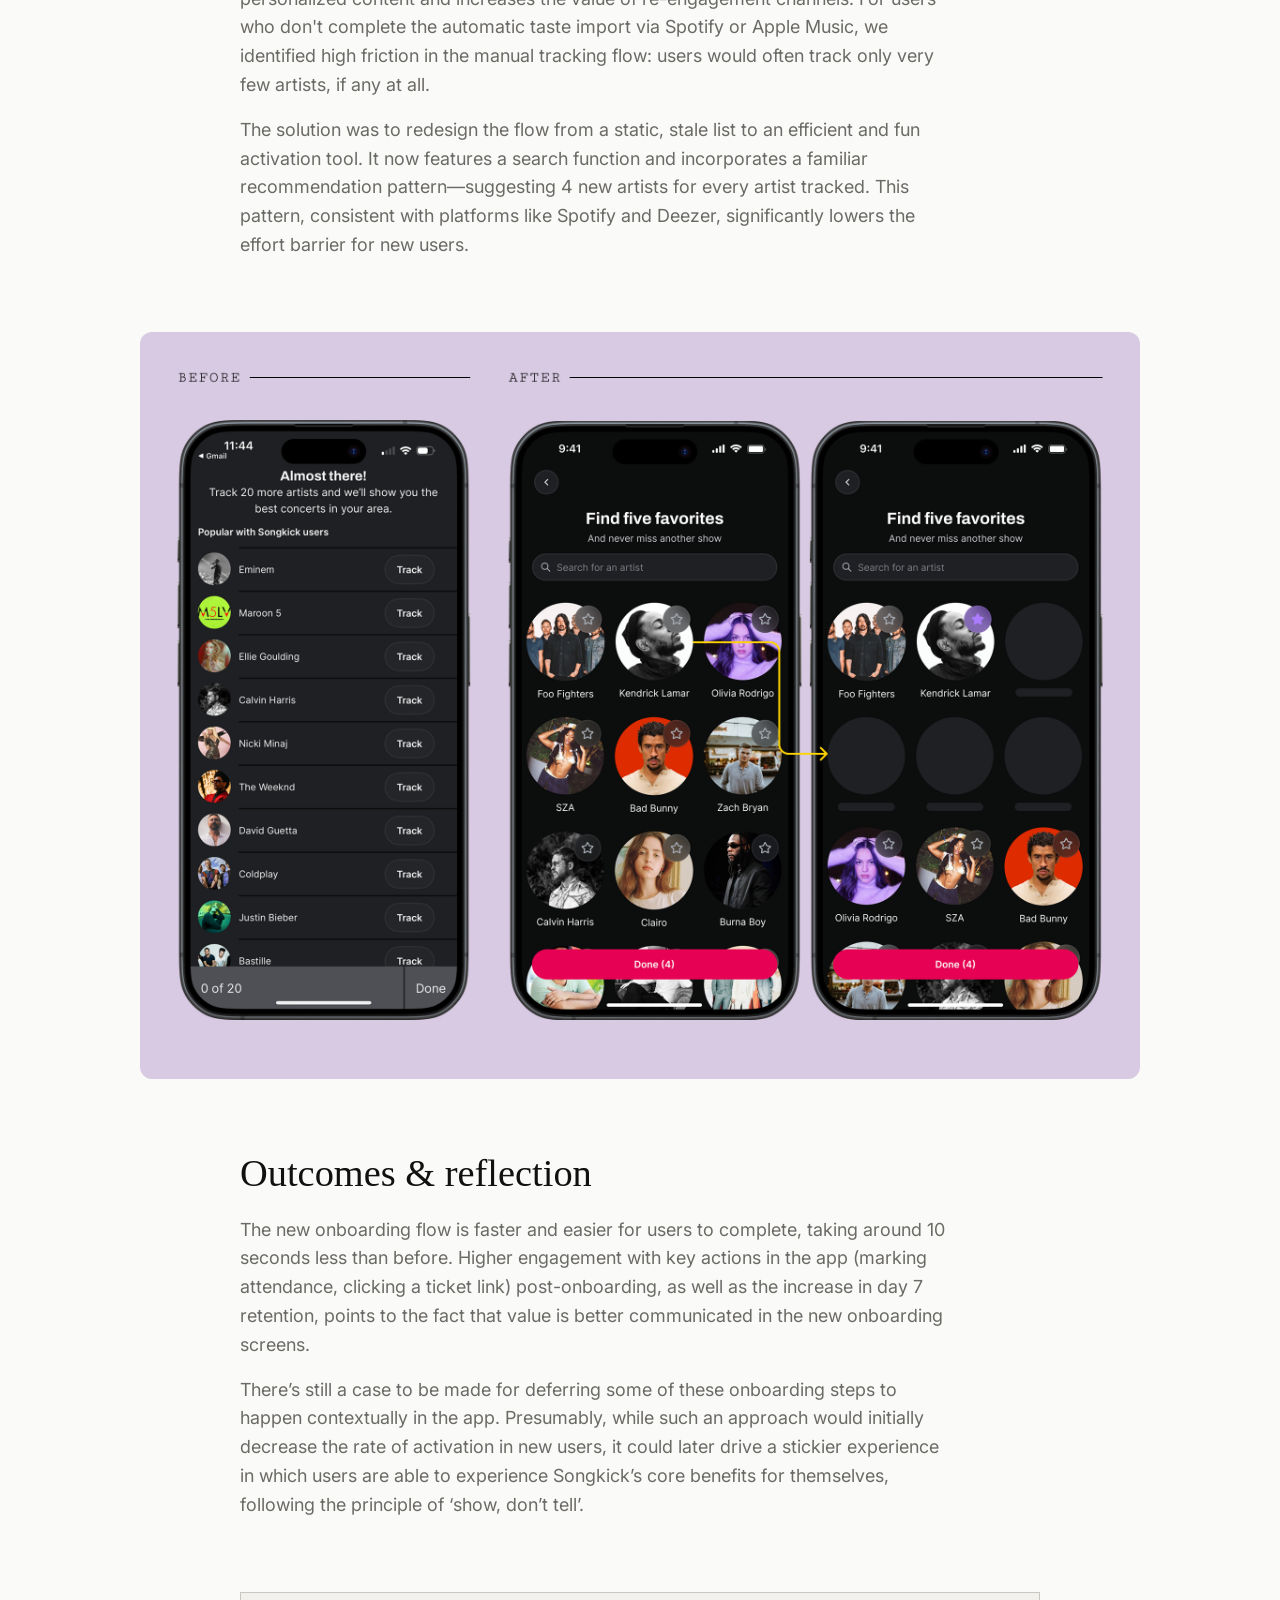
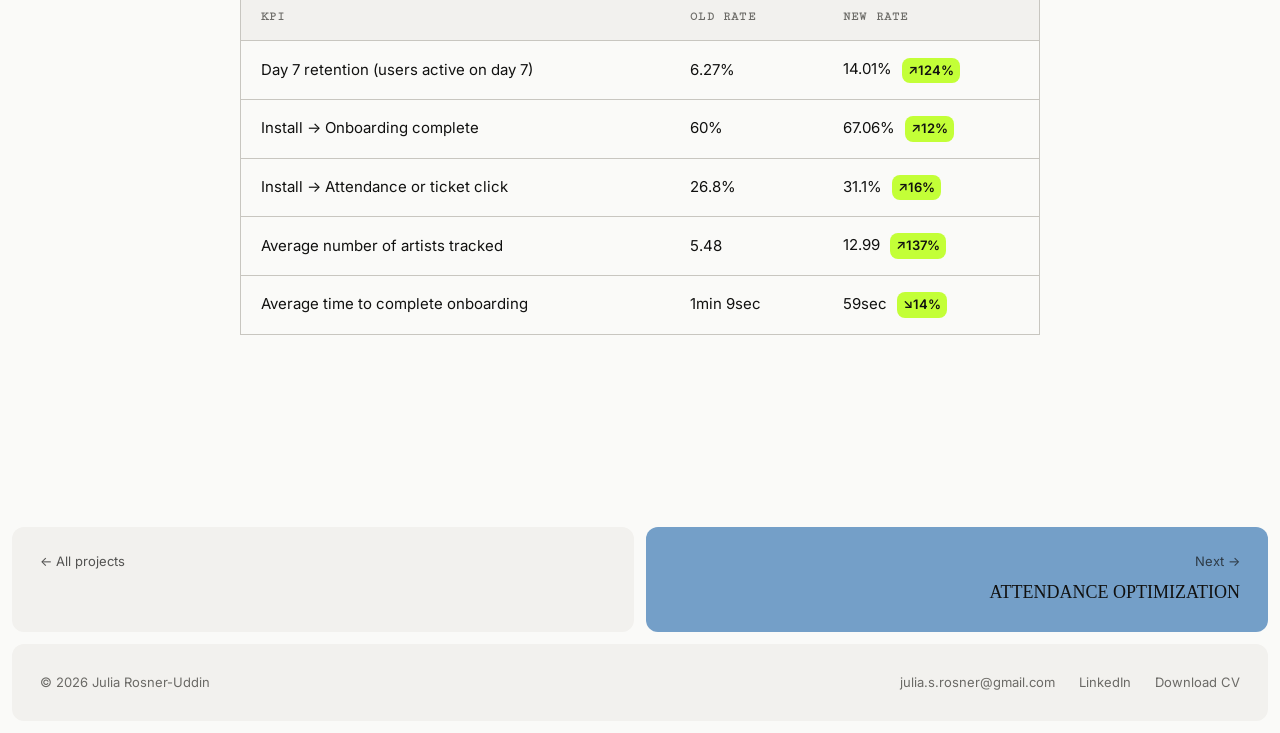
==== commit 1636d832: "Final ish changes" ====
--- a/project1.html
+++ b/project1.html
@@ -4,6 +4,7 @@
   <meta charset="UTF-8" />
   <meta name="viewport" content="width=device-width, initial-scale=1.0" />
   <title>New Onboarding Flow — Julia Rosner-Uddin</title>
+  <meta name="robots" content="noindex" />
   <link rel="stylesheet" href="style.css" />
   <link rel="stylesheet" href="case-study.css" />
   <link rel="preconnect" href="https://fonts.googleapis.com" />
@@ -12,7 +13,7 @@
 </head>
 <body class="theme-purple">
 
-  <!-- PASSWORD GATE -->
+  <!-- PASSWORD GATE (disabled)
   <div id="pw-gate">
     <div class="pw-modal">
       <span class="tag">Protected work</span>
@@ -25,6 +26,7 @@
       <p class="pw-error" id="pw-error">Incorrect password. Try again.</p>
     </div>
   </div>
+  -->
 
   <!-- NAV -->
   <nav>
@@ -32,7 +34,6 @@
     <ul>
       <li><a href="index.html#work">Work</a></li>
       <li><a href="index.html#about">About</a></li>
-      <li><a href="index.html#contact">Contact</a></li>
     </ul>
   </nav>
 
@@ -41,7 +42,7 @@
 
     <!-- HERO IMAGE -->
     <div class="cs-hero-image">
-      <img src="images/onboarding_hero.png" alt="New Onboarding Flow hero" onerror="this.style.display='none'" />
+      <img src="images/onboarding_hero.png" alt="" onerror="this.style.display='none'" />
     </div>
 
     <!-- CASE STUDY HEADER -->
@@ -50,7 +51,7 @@
         <a href="index.html" class="cs-back">← Back to work</a>
         <span class="tag">Mobile · Activation</span>
         <h1>New Onboarding Flow</h1>
-        <p class="cs-subtitle">A major redesign which doubled day 7 retention by re-sequencing and properly contextualising the core activation steps of Songkick, a concert discovery app with 460K MAUs.</p>
+        <p class="cs-subtitle">A major redesign which doubled day 7 retention by re-sequencing and properly contextualizing the core activation steps of Songkick, a concert discovery app with 460K MAUs.</p>
         <div class="cs-meta">
           <div class="cs-meta-item">
             <span class="cs-meta-label">Timeline</span>
@@ -81,10 +82,10 @@
       <!-- CONTEXT -->
       <section class="cs-section">
         <h2>Context</h2>
-        <p>Songkick is a concert discovery app with 460K monthly active users, helping people track their favourite artists and get notified about live shows in their area. The product has long had strong acquisition (particularly via its website), but poor retention.</p>
+        <p>Songkick is a concert discovery app with 460K monthly active users, helping people track their favorite artists and get notified about live shows in their area. The product has long had strong acquisition (particularly via its website), but poor retention.</p>
         <div class="cs-note-row">
           <p>
-            At the time we were considering this project, one of our overarching company KRs was to increase logged in MAUs by 15%. For onboarding, this means that new users should have a high quality, high value first time experience while also fulfilling as many <span class="highlight">activation criteria</span> as possible to maximize the likelihood of repeat, valuable experiences in the app.
+            At the time when we were considering this project, one of our overarching company KRs was to increase logged in MAUs by 15%. For onboarding, this meant that new users should have a high quality, high value first time experience while also fulfilling as many <span class="highlight">activation criteria</span> as possible to maximize the likelihood of repeat, valuable experiences in the app.
           </p>
           <div class="sticky-note">
             <h4>Activation criteria</h4>
@@ -100,23 +101,23 @@
 
             <!-- FULL-WIDTH IMAGE -->
       <div class="cs-image-full">
-        <img src="images/onboarding_core-problem.png" alt="Songkick onboarding overview" onerror="this.style.display='none'" />
-        <p class="cs-caption">The original onboarding flow was lengthy and overly complex, leading to significant dropoff at various steps</p>
+        <img src="images/onboarding_core-problem.png" alt="Flow diagram of the original Songkick onboarding flow showing a lengthy multi-step process with significant drop-off" onerror="this.style.display='none'" />
+        <p class="cs-caption">The original onboarding flow was lengthy and overly complex, leading to significant dropoff at various steps.</p>
       </div>
 
       <!-- RESEARCH -->
       <section class="cs-section">
         <h2>Initial research</h2>
-        <p>Knowing that onboarding could be a suitable lever to move our target metric, I worked with a PM to carry out an initial research phase. Our goal here was not only to get a better picture of our baseline, but also to use this to build stakeholder confidence and secure roadmap prioritization.</p>
+        <p>Knowing that onboarding could be a suitable lever for our target metric, I worked with my PM to carry out initial research. Our goal here was not only to get a better picture of our baseline, but also to use this to build stakeholder confidence and secure roadmap prioritization.</p>
         <p>
-          Data analysis showed that 40% new users were not completing sign up. Of those that did, many were landing in an un-personalised experience in the app with only 1/3 of users taking high-value action (clicking a ticket link or marking Interested/Going on an event) post-onboarding.
+          Data analysis showed that 40% new users were not completing sign up. Of those that did, many were landing in an unpersonalized experience in the app with only 1/3 of users taking high-value action (clicking a ticket link or marking Interested/Going on an event) post-onboarding.
         </p>
-        <p>To us, this signalled that onboarding suffered not only from poor UI (due to having been neglected for a number of years) but was actually a significant bottleneck in which users were not having an aha moment—leaving little to no motiviation to return to the app.</p>
+        <p>To us, this signaled that onboarding suffered not only from poor UI but was actually a significant bottleneck in which users were not having an aha moment—leaving little to no motivation to return to the app.</p>
       </section>
 
        <!-- FULL-WIDTH IMAGE -->
       <div class="cs-image-full">
-        <img src="images/onboarding-initial-research.png" alt="Initial research" onerror="this.style.display='none'" />
+        <img src="images/onboarding-initial-research.png" alt="Graphs showing key onboarding metrics including sign-up completion rate and artist tracking rate." onerror="this.style.display='none'" />
         <p class="cs-caption">A snapshot of some of the metrics we investigated.</p>
       </div>
 
@@ -128,20 +129,20 @@
 
       <!-- FULL-WIDTH IMAGE -->
       <div class="cs-image-full">
-        <img src="images/onboarding_process.jpg" alt="Initial research" onerror="this.style.display='none'" />
+        <img src="images/onboarding_process.jpg" alt="Figma screenshot of a number of How Might We sticky notes, as well as some early user flow ideations." onerror="this.style.display='none'" />
         <p class="cs-caption">Early work mapping out ideas.</p>
       </div>
 
       <!-- Strategic tradeoff -->
       <section class="cs-section">
         <h2>Making strategic tradeoffs</h2>
-        <p>I came up with low-fi designs for each of the three proposed routes, visualizing what each user journey would look like. In the end, we went with a route which proposed optimizing the existing steps first, rather than shortening the onboarding flow more radically (e.g., by deferring steps like the Notification permisison prompt to appear contextually in the app, rather than as a discreet step in onboarding.)</p>
+        <p>I came up with low-fi designs for each of the three proposed routes, visualizing what each user journey would look like. In the end, we went with a route which proposed optimizing the existing steps first, rather than shortening the onboarding flow more radically (by deferring steps like, for example, the notification permission prompt to appear contextually in the app, rather than as a discrete step in onboarding.)</p>
         <p>This decision allowed us to deliver an immediate, measurable uplift, establishing a solid foundation from which we could launch more radical, data-driven experiments in the future.</p>
       </section>
 
             <!-- FULL-WIDTH IMAGE -->
       <div class="cs-image-full">
-        <img src="images/onboarding_three-routes.jpg" alt="Three routes" onerror="this.style.display='none'" />
+        <img src="images/onboarding_three-routes.jpg" alt="Low-fidelity designs comparing three proposed onboarding flow directions" onerror="this.style.display='none'" />
         <p class="cs-caption">Low-fi designs of the three proposed routes which I brought to my product trio to discuss.</p>
       </div>
 
@@ -157,15 +158,15 @@
         <h2>Validating the new designs</h2>
         <p>Since the onboarding flow would need to be replaced end-to-end—representing significant product risk—I used my prototypes to run an unmoderated Maze study to help validate the new design. From this I learned that:</p>
         <ul class="cs-list">
-          <li>Marketing carousel had low engagement but positive sentiment</li>
-          <li>'Get notified' CTA was effective; notification prompt placement felt natural</li>
-          <li>Initial mixed feedback on location prompt — resolved by improving flow contextualisation</li>
-          <li>Overall flow rated as easy and fast, with one user commenting: <i>"Very quick, not an issue... I quite enjoyed it, actually."</i></li>
+          <li>The marketing carousel had low engagement but positive sentiment</li>
+          <li>The 'Get notified' CTA was effective; the notification prompt placement felt natural</li>
+          <li>There was some initial mixed feedback on the location prompt—which I later resolved by improving flow contextualization</li>
+          <li>The overall flow was rated as easy and fast, with one user commenting: <i>"Very quick, not an issue... I quite enjoyed it, actually."</i></li>
         </ul>
       </section>
 
       <div class="cs-image-full">
-        <img src="images/onboarding_research.png" alt="Hypothesis framing" onerror="this.style.display='none'" />
+        <img src="images/onboarding_research.png" alt="Screenshot of one of the recorded user testing sessions." onerror="this.style.display='none'" />
         <p class="cs-caption">Unmoderated testing via Maze. </p>
       </div>
 
@@ -173,43 +174,43 @@
       <section class="cs-section">
         <h2>Three key before & afters</h2>
         <h3>1. Addressing redundancy</h3>
-        <p>On iOS, the existing flow asked users to complete a local library scan before signing up—a largely obsolete step, since very few people still store music locally. This created three problems: an unclear CTA ('Find my favourite artists'), an intrusive permissions request before any value had been demonstrated, and confusing sequencing where sign-up CTAs appeared after the library scan.</p>
+        <p>On iOS, the existing flow asked users to complete a local library scan before signing up—a largely obsolete step, since very few people still store music locally. This created three problems: an unclear CTA ('Find my favorite artists'), an intrusive permissions request before any value had been demonstrated, and confusing sequencing where sign-up CTAs appeared after the library scan.</p>
         <p>I proposed consolidating the entry point into a single, high-efficiency screen: a marketing carousel to communicate Songkick's value, with all authentication options contained within two clear bottom sheets. This eliminated two steps from the journey, reducing cognitive load and directly contributing to the 7pp uplift in completion.</p>
       </section>
 
       <div class="cs-image-full">
-        <img src="images/onboarding_redundancy.png" alt="Entry point consolidation" onerror="this.style.display='none'" />
+        <img src="images/onboarding_redundancy.png" alt="Before and After of the welcome screens showing consolidation of redundant sign-up entry points" onerror="this.style.display='none'" />
       </div>
 
 
 
       <!-- CONTEXTUALISING PERMISSIONS -->
       <section class="cs-section">
-        <h3>2. Contextualising permissions</h3>
-        <p>Previously, notifications were presented on a standalone screen—essentially demanding permissions before demonstrating personalisation. Location was also asked on its own screen, compounding the perception that onboarding was lengthy and cumbersome.</p>
+        <h3>2. Contextualizing permissions</h3>
+        <p>Previously, notifications were presented on a standalone screen—essentially demanding permissions before demonstrating personalization. Location permissions were also prompted on their own screen, compounding the perception that onboarding was lengthy and cumbersome.</p>
         <p>In the new flow, notifications are prompted on the artist tracking success screen ("You're tracking 105 artists! Get notified when they play near you"), giving the request immediate relevance. Location is deferred to the app landing page, giving users a sense of near-completion before asking for the final permission.</p>
       </section>
 
       <!-- FULL-WIDTH IMAGE -->
       <div class="cs-image-full">
-        <img src="images/onboarding_permissions.png" alt="Permission contextualisation" onerror="this.style.display='none'" />
+        <img src="images/onboarding_permissions.png" alt="Before and After of the permission prompts with added contextualization." onerror="this.style.display='none'" />
       </div>
 
       <!-- IMPROVING MANUAL TRACKING -->
       <section class="cs-section">
         <h3>3. Improving manual tracking</h3>
-        <p>The number of artists tracked is a core metric for Songkick—it directly drives personalised content and increases the value of re-engagement channels. For users who don't complete the automatic taste import via Spotify or Apple Music, we identified high friction in the manual tracking flow: users would often track only very few artists, if any at all.</p>
+        <p>The number of artists tracked is a core metric for Songkick—it directly drives personalized content and increases the value of re-engagement channels. For users who don't complete the automatic taste import via Spotify or Apple Music, we identified high friction in the manual tracking flow: users would often track only very few artists, if any at all.</p>
         <p>The solution was to redesign the flow from a static, stale list to an efficient and fun activation tool. It now features a search function and incorporates a familiar recommendation pattern—suggesting 4 new artists for every artist tracked. This pattern, consistent with platforms like Spotify and Deezer, significantly lowers the effort barrier for new users.</p>
       </section>
 
       <div class="cs-image-full">
-        <img src="images/onboarding_manual-tracking.png" alt="Permission contextualisation" onerror="this.style.display='none'" />
+        <img src="images/onboarding_manual-tracking.png" alt="Before and After of the manual artist tracking flow showing the redesigned search and selection experience." onerror="this.style.display='none'" />
       </div>
       
       <!-- OUTCOMES -->
       <section class="cs-section">
         <h2>Outcomes & reflection</h2>
-        <p>The new onboarding flow is faster and easier for users to complete, taking around 10 seconds less than before. Higher engagement with key actions in the app (marking attendance, clicking a ticket link) post-onboarding, as well as the increase in day 7 retention, points to the fact that value is better communicated in the new onboarding screens, leaving users ready to explore the app.
+        <p>The new onboarding flow is faster and easier for users to complete, taking around 10 seconds less than before. Higher engagement with key actions in the app (marking attendance, clicking a ticket link) post-onboarding, as well as the increase in day 7 retention, points to the fact that value is better communicated in the new onboarding screens.
         </p>
         <p>
           There’s still a case to be made for deferring some of these onboarding steps to happen contextually in the app. Presumably, while such an approach would initially decrease the rate of activation in new users, it could later drive a stickier experience in which users are able to experience Songkick’s core benefits for themselves, following the principle of ‘show, don’t tell’. 
@@ -232,27 +233,27 @@
             <tr>
               <td>Day 7 retention (users active on day 7)</td>
               <td>6.27%</td>
-              <td>14.01% <span class="cs-badge cs-badge--up">↗124%</span></td>
+              <td>14.01% <span class="cs-badge cs-badge--positive">↗124%</span></td>
             </tr>
             <tr>
               <td>Install → Onboarding complete</td>
               <td>60%</td>
-              <td>67.06% <span class="cs-badge cs-badge--up">↗12%</span></td>
+              <td>67.06% <span class="cs-badge cs-badge--positive">↗12%</span></td>
             </tr>
             <tr>
               <td>Install → Attendance or ticket click</td>
               <td>26.8%</td>
-              <td>31.1% <span class="cs-badge cs-badge--up">↗16%</span></td>
+              <td>31.1% <span class="cs-badge cs-badge--positive">↗16%</span></td>
             </tr>
             <tr>
               <td>Average number of artists tracked</td>
               <td>5.48</td>
-              <td>12.99 <span class="cs-badge cs-badge--up">↗137%</span></td>
+              <td>12.99 <span class="cs-badge cs-badge--positive">↗137%</span></td>
             </tr>
             <tr>
               <td>Average time to complete onboarding</td>
               <td>1min 9sec</td>
-              <td>59sec <span class="cs-badge cs-badge--down">↘14%</span></td>
+              <td>59sec <span class="cs-badge cs-badge--positive">↘14%</span></td>
             </tr>
           </tbody>
         </table>
@@ -276,7 +277,14 @@
 
   <!-- FOOTER -->
   <footer>
-    <p>© 2026 Julia Rosner-Uddin.</p>
+    <div class="footer-inner">
+      <span>© 2026 Julia Rosner-Uddin</span>
+      <div class="footer-links">
+        <a href="mailto:julia.s.rosner@gmail.com">julia.s.rosner@gmail.com</a>
+        <a href="https://linkedin.com/in/juliarosner" target="_blank">LinkedIn</a>
+        <a href="images/julia-rosner-cv.pdf" download>Download CV</a>
+      </div>
+    </div>
   </footer>
 
   <script src="script.js"></script>
--- a/style.css
+++ b/style.css
@@ -393,7 +393,7 @@
   flex-direction: column;
 }
 
-.card:hover {
+.card:not(.card--static):hover {
   transform: translateY(-4px);
   box-shadow: 0 12px 40px rgba(0,0,0,0.08);
 }
@@ -433,7 +433,7 @@
   transition: transform 0.4s;
 }
 
-.card:hover .card-image img {
+.card:not(.card--static):hover .card-image img {
   transform: scale(1.05);
 }
 
@@ -587,14 +587,13 @@
 footer {
   background: var(--grey-light);
   color: var(--grey-text);
-  padding: 28px 40px;
+  padding: 28px 28px;
   font-size: 13px;
   margin: 12px;
   border-radius: var(--radius);
 }
 
 .footer-inner {
-  max-width: var(--max-width);
   margin: 0 auto;
   display: flex;
   align-items: center;
@@ -708,4 +707,8 @@
   .card--first .card-image img {
     object-position: bottom;
   }
-}
+
+  .about-grid {
+    padding: 0;
+  }
+}
--- a/case-study.css
+++ b/case-study.css
@@ -147,6 +147,7 @@
   font-size: 13px;
   color: var(--grey-text);
   background: var(--grey-light);
+    max-width: 100ch !important;
 }
 
 /* ===========================
@@ -254,6 +255,10 @@
   position: relative;
 }
 
+.cs-image-no-bg {
+  background: none !important;
+}
+
 .cs-image-full img {
   width: 120%;
   display: block;
@@ -299,14 +304,50 @@
    KPI TABLE
 =========================== */
 
+.cs-table-outer {
+  position: relative;
+  margin-bottom: 72px;
+}
+
+.cs-table-outer::after {
+  content: '';
+  position: absolute;
+  top: 0;
+  right: 0;
+  width: 80px;
+  height: 100%;
+  background: linear-gradient(to right, transparent, #FAFAF8);
+  pointer-events: none;
+  transition: opacity 0.3s;
+  z-index: 1;
+}
+
+.cs-table-outer.is-scrolled-end::after {
+  opacity: 0;
+}
+
+.cs-table-outer--fade-bottom::after {
+  width: 100%;
+  height: 100px;
+  top: auto;
+  bottom: 0;
+  background: linear-gradient(to bottom, transparent, #FAFAF8);
+  opacity: 1 !important;
+}
+
+.cs-table tbody tr.cs-row--faded td {
+  color: var(--grey-mid);
+}
+
 .cs-table-wrap {
-  margin-bottom: 72px;
   border: 1px solid var(--grey-mid);
-  overflow: hidden;
+  overflow-x: auto;
+  -webkit-overflow-scrolling: touch;
 }
 
 .cs-table {
   width: 100%;
+  min-width: 600px;
   border-collapse: collapse;
   font-size: 15px;
 }
@@ -348,15 +389,21 @@
   vertical-align: middle;
 }
 
-.cs-badge--up {
+.cs-badge--positive {
   background: #C3FF37;
   color: var(--black);
 }
 
-.cs-badge--down {
-  background: #C3FF37;
-  color: var(--black);
-}
+.cs-badge--negative {
+  background: #F4A27A;
+  color: var(--black);
+}
+
+.cs-badge--neutral {
+  background: #D0CEC9;
+  color: var(--black);
+}
+
 
 /* ===========================
    STATS
@@ -554,6 +601,41 @@
 }
 
 /* ===========================
+   IMAGE CAROUSEL
+=========================== */
+
+.cs-img-carousel {
+  position: relative;
+  margin-bottom: 72px;
+  border-radius: var(--radius);
+  overflow: hidden;
+}
+
+.cs-img-carousel-track {
+  display: flex;
+  transition: transform 0.4s ease;
+}
+
+.cs-img-carousel-slide {
+  flex: 0 0 100%;
+  min-width: 0;
+    background: var(--orange);
+}
+
+.cs-img-carousel-slide img {
+  width: 100%;
+  display: block;
+}
+
+.cs-img-carousel .carousel-btn {
+  top: 50%;
+}
+
+.cs-img-carousel .carousel-dots {
+  bottom: 12px; 
+}
+
+/* ===========================
    PASSWORD GATE
 =========================== */
 
@@ -627,65 +709,79 @@
    RESPONSIVE
 =========================== */
 
+
+@media (max-width: 900px) {
+  .cs-hero-layout {
+    grid-template-columns: 1fr;
+  }
+
+  .cs-hero-layout .cs-header {
+    order: 0;
+    border-bottom: 1px solid var(--grey-light);
+  }
+
+  .cs-hero-layout .cs-hero-image {
+    order: 1;
+    aspect-ratio: 16/7;
+  }
+
+  .cs-section {
+    padding: 0;
+    margin: 0 20px;
+    margin-bottom: 72px;
+  }
+
+  .cs-container {
+    padding: 0 20px;
+  }
+
+  .cs-header {
+    padding: 48px 0 40px;
+  }
+
+  .cs-meta {
+    gap: 28px;
+  }
+
+  .cs-image-grid {
+    grid-template-columns: 1fr;
+  }
+
+  .cs-stats {
+    gap: 32px;
+    padding: 28px;
+  }
+
+  .cs-before-after {
+    grid-template-columns: 1fr;
+  }
+
+  .cs-after {
+    border-left: none;
+    border-top: 1px solid var(--grey-mid);
+  }
+
+  .cs-three-col {
+    grid-template-columns: 1fr;
+  }
+}
+
 @media (max-width: 600px) {
   .cs-note-row {
     flex-direction: column;
     align-items: flex-start;
   }
-}
-
-@media (max-width: 900px) {
-  .cs-hero-layout {
+
+  .cs-section {
+    margin: 0;
+    margin-bottom: 72px;
+  }
+
+  .cs-nav-projects {
     grid-template-columns: 1fr;
   }
 
-  .cs-hero-layout .cs-header {
-    order: 0;
-    border-bottom: 1px solid var(--grey-light);
-  }
-
-  .cs-hero-layout .cs-hero-image {
-    order: 1;
-    aspect-ratio: 16/7;
-  }
-
-  .cs-section {
-    padding: 0;
-    margin: 0 20px;
-    margin-bottom: 72px;
-  }
-
-  .cs-container {
-    padding: 0 20px;
-  }
-
-  .cs-header {
-    padding: 48px 0 40px;
-  }
-
-  .cs-meta {
-    gap: 28px;
-  }
-
-  .cs-image-grid {
-    grid-template-columns: 1fr;
-  }
-
-  .cs-stats {
-    gap: 32px;
-    padding: 28px;
-  }
-
-  .cs-before-after {
-    grid-template-columns: 1fr;
-  }
-
-  .cs-after {
-    border-left: none;
-    border-top: 1px solid var(--grey-mid);
-  }
-
-  .cs-three-col {
-    grid-template-columns: 1fr;
-  }
-}
+  .cs-nav-card--right {
+    text-align: left;
+  }
+}
